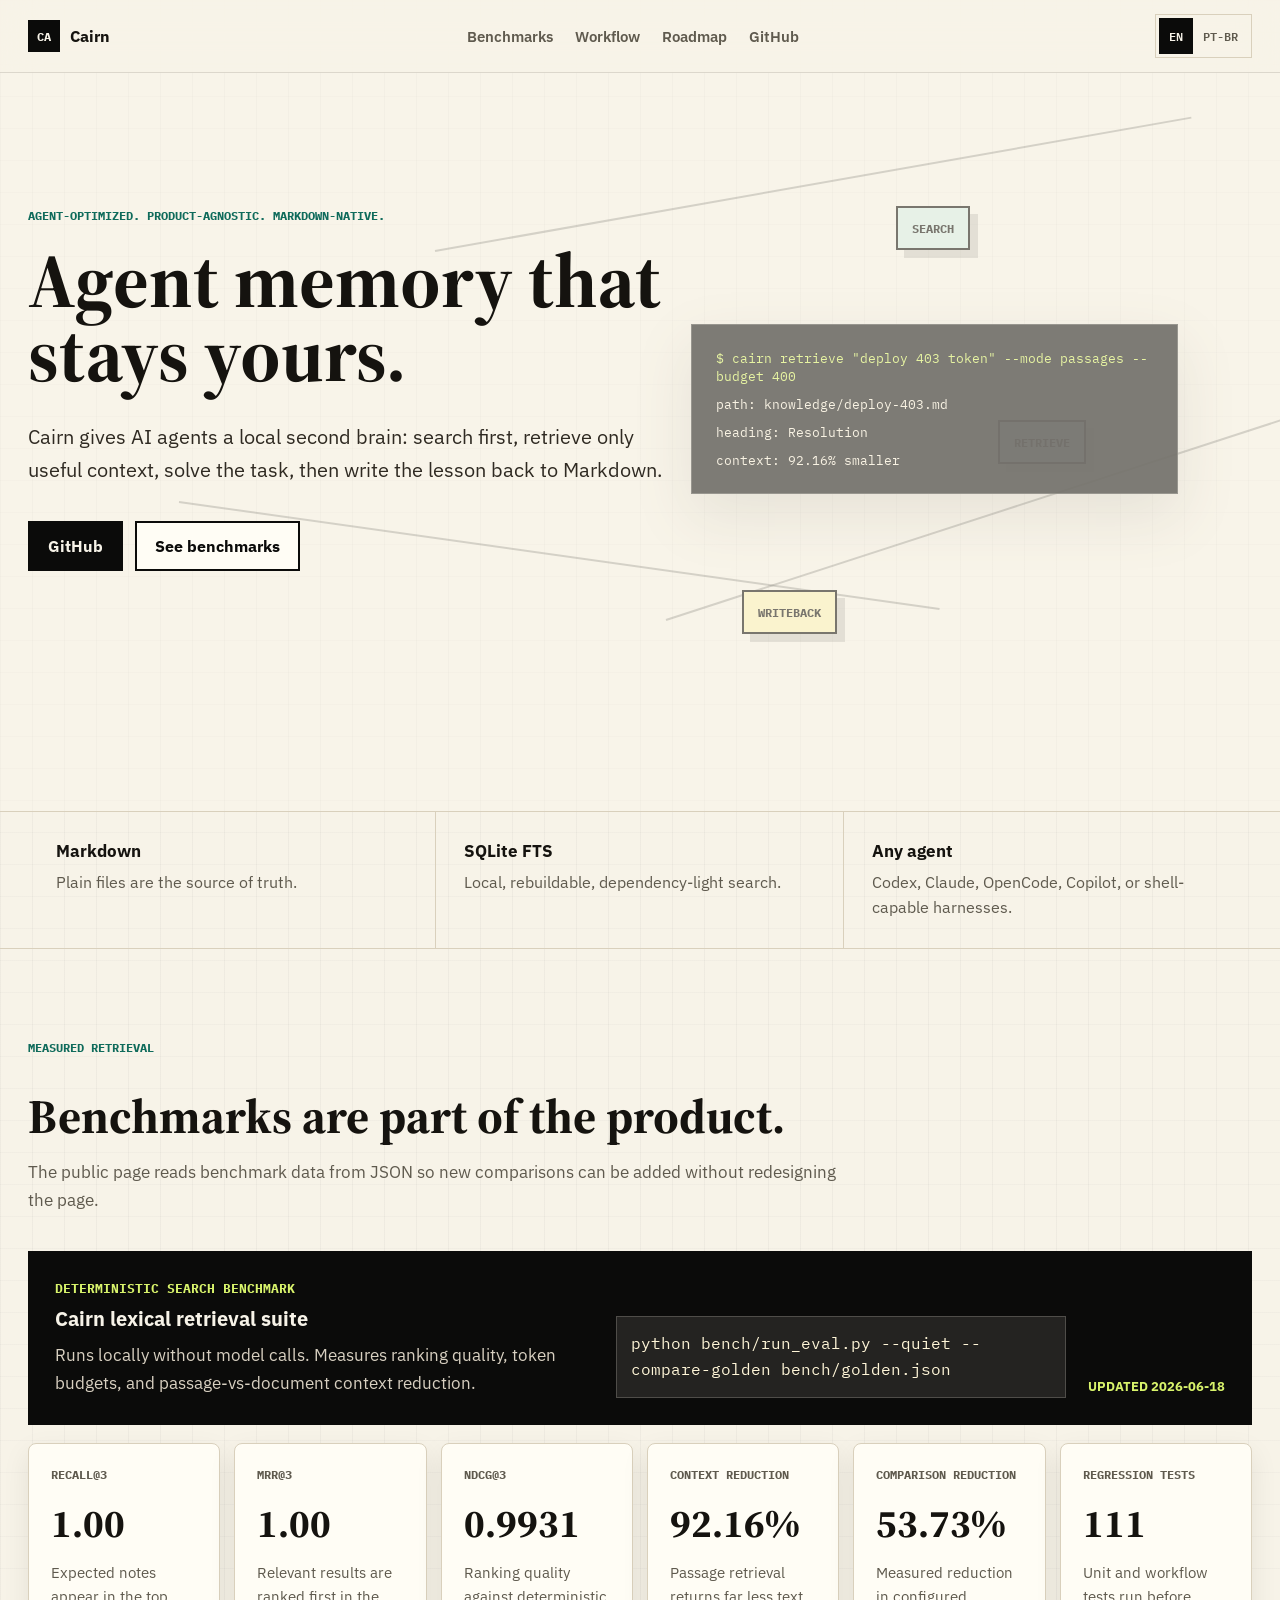
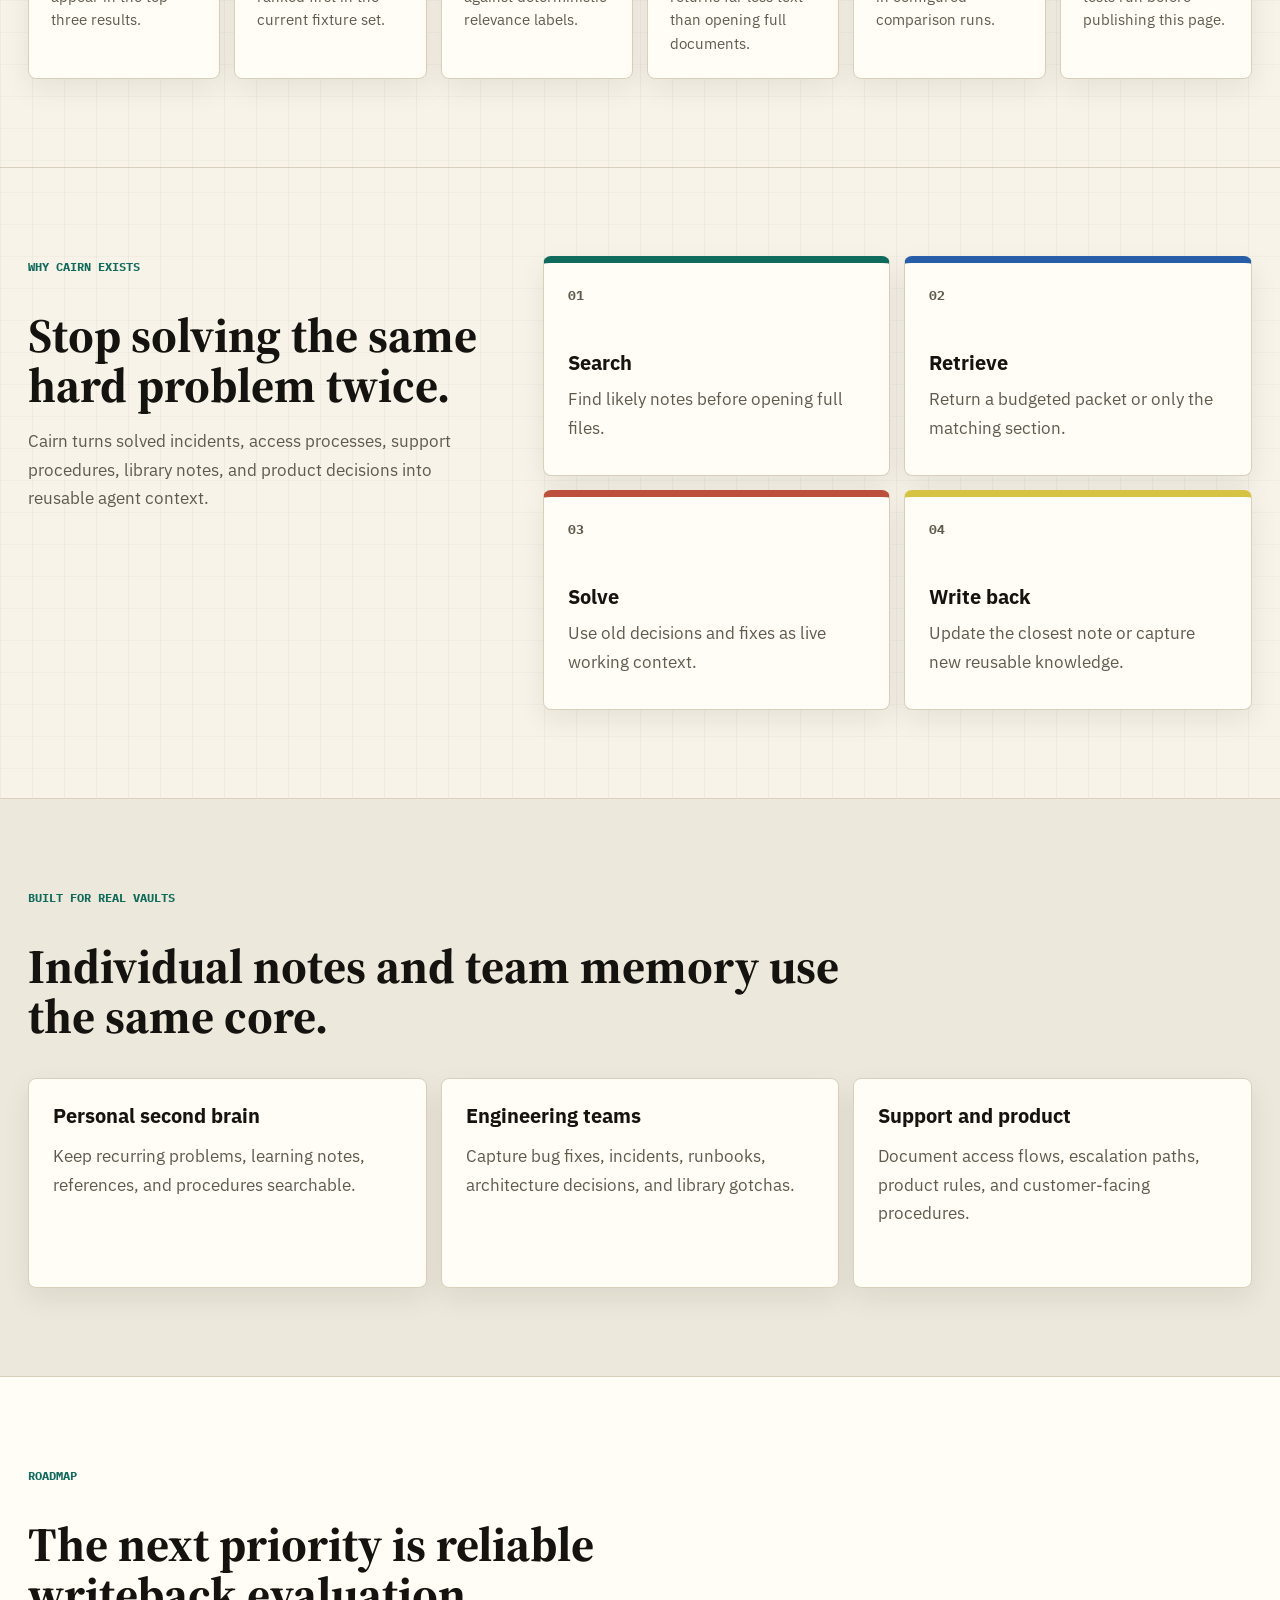
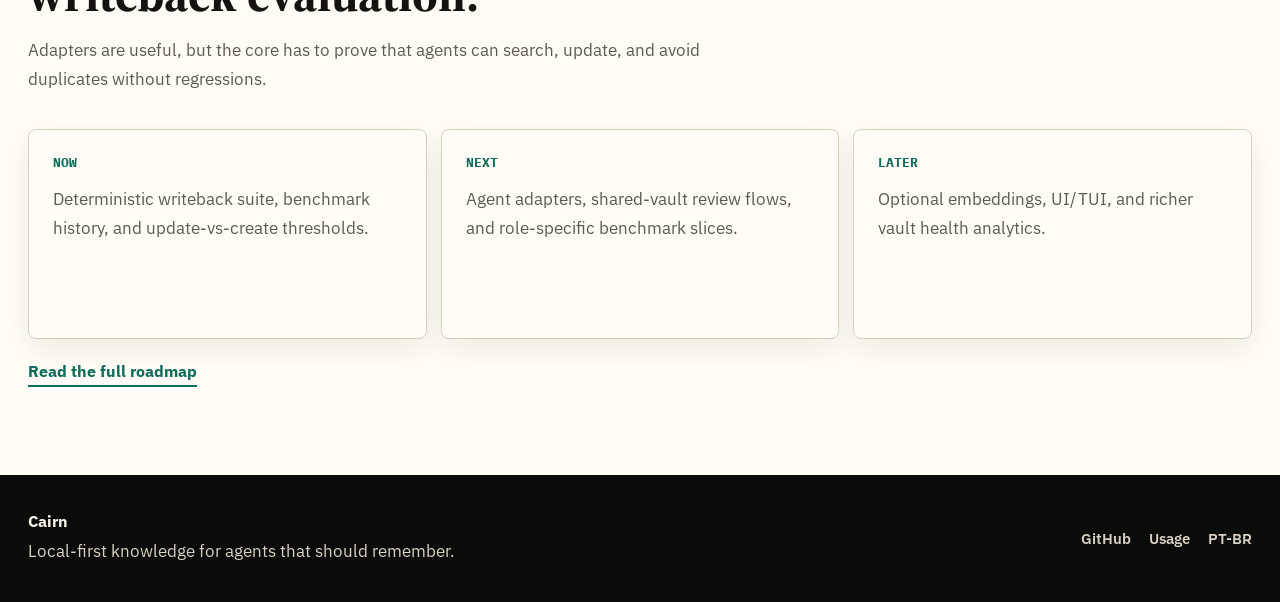
==== docs/index.html @ cefb6258 "Add GitHub Pages overview and roadmap" ====
<!doctype html>
<html lang="en">
  <head>
    <meta charset="utf-8" />
    <meta name="viewport" content="width=device-width, initial-scale=1" />
    <title>Cairn - Agent-optimized Markdown memory</title>
    <meta
      name="description"
      content="Cairn is a local, agent-agnostic Markdown knowledge vault for low-token search, retrieval, and writeback workflows."
    />
    <meta name="theme-color" content="#f7f3e8" />
    <meta property="og:title" content="Cairn - Agent-optimized Markdown memory" />
    <meta
      property="og:description"
      content="Search, retrieve, solve, and write back reusable knowledge without locking it into an agent product."
    />
    <link
      rel="icon"
      href='data:image/svg+xml,<svg xmlns="http://www.w3.org/2000/svg" viewBox="0 0 64 64"><rect width="64" height="64" fill="%2315130f"/><path d="M18 18h28v7H26v7h15v7H26v7h21v7H18z" fill="%23f7f3e8"/></svg>'
    />
    <link rel="stylesheet" href="assets/styles.css" />
  </head>
  <body data-lang="en">
    <a class="skip-link" href="#main">Skip to content</a>

    <header class="site-header" aria-label="Primary navigation">
      <a class="brand" href="#top" aria-label="Cairn home">
        <span class="brand-mark">CA</span>
        <span>Cairn</span>
      </a>
      <nav class="nav-links" aria-label="Page sections">
        <a href="#benchmarks">Benchmarks</a>
        <a href="#workflow">Workflow</a>
        <a href="#roadmap">Roadmap</a>
        <a href="https://github.com/sinkz/cairn">GitHub</a>
      </nav>
      <div class="language-switch" aria-label="Language">
        <button class="language-button" type="button" data-set-lang="en" aria-pressed="true">EN</button>
        <button class="language-button" type="button" data-set-lang="pt" aria-pressed="false">PT-BR</button>
      </div>
    </header>

    <main id="main">
      <section class="hero" id="top">
        <div class="hero-scene" aria-hidden="true">
          <div class="scene-line line-one"></div>
          <div class="scene-line line-two"></div>
          <div class="scene-line line-three"></div>
          <div class="scene-block block-a">search</div>
          <div class="scene-block block-b">retrieve</div>
          <div class="scene-block block-c">writeback</div>
          <div class="scene-terminal">
            <span>$ cairn retrieve "deploy 403 token" --mode passages --budget 400</span>
            <span>path: knowledge/deploy-403.md</span>
            <span>heading: Resolution</span>
            <span>context: 92.16% smaller</span>
          </div>
        </div>
        <div class="hero-content">
          <p class="eyebrow" data-lang-content="en">Agent-optimized. Product-agnostic. Markdown-native.</p>
          <p class="eyebrow" data-lang-content="pt">Otimizado para agentes. Agnóstico de produto. Nativo em Markdown.</p>

          <h1 data-lang-content="en">Agent memory that stays yours.</h1>
          <h1 data-lang-content="pt">Memória de agentes que continua sua.</h1>

          <p class="hero-copy" data-lang-content="en">
            Cairn gives AI agents a local second brain: search first, retrieve only
            useful context, solve the task, then write the lesson back to Markdown.
          </p>
          <p class="hero-copy" data-lang-content="pt">
            Cairn dá aos agentes de IA um segundo cérebro local: buscar primeiro,
            recuperar só o contexto útil, resolver a tarefa e registrar o aprendizado
            em Markdown.
          </p>

          <div class="hero-actions" aria-label="Primary actions">
            <a class="button primary" href="https://github.com/sinkz/cairn">GitHub</a>
            <a class="button secondary" href="#benchmarks" data-lang-content="en">See benchmarks</a>
            <a class="button secondary" href="#benchmarks" data-lang-content="pt">Ver benchmarks</a>
          </div>
        </div>
      </section>

      <section class="proof-band" aria-label="Project facts">
        <div class="proof-item">
          <strong>Markdown</strong>
          <span data-lang-content="en">Plain files are the source of truth.</span>
          <span data-lang-content="pt">Arquivos simples são a fonte da verdade.</span>
        </div>
        <div class="proof-item">
          <strong>SQLite FTS</strong>
          <span data-lang-content="en">Local, rebuildable, dependency-light search.</span>
          <span data-lang-content="pt">Busca local, reconstruível e leve.</span>
        </div>
        <div class="proof-item">
          <strong>Any agent</strong>
          <span data-lang-content="en">Codex, Claude, OpenCode, Copilot, or shell-capable harnesses.</span>
          <span data-lang-content="pt">Codex, Claude, OpenCode, Copilot ou harnesses com shell.</span>
        </div>
      </section>

      <section class="section" id="benchmarks">
        <div class="section-heading">
          <p class="eyebrow" data-lang-content="en">Measured retrieval</p>
          <p class="eyebrow" data-lang-content="pt">Recuperação medida</p>
          <h2 data-lang-content="en">Benchmarks are part of the product.</h2>
          <h2 data-lang-content="pt">Benchmarks fazem parte do produto.</h2>
          <p data-lang-content="en">
            The public page reads benchmark data from JSON so new comparisons can
            be added without redesigning the page.
          </p>
          <p data-lang-content="pt">
            A página pública lê os dados de benchmark via JSON para permitir novos
            comparativos sem redesenhar a interface.
          </p>
        </div>

        <div class="benchmark-panel">
          <div>
            <p class="panel-label" id="benchmark-suite">Deterministic search benchmark</p>
            <h3 id="benchmark-current-label">Cairn lexical retrieval suite</h3>
            <p class="panel-note" id="benchmark-note">
              Runs locally without model calls. Measures ranking quality, token budgets,
              and passage-vs-document context reduction.
            </p>
          </div>
          <code id="benchmark-command">python bench/run_eval.py --quiet --compare-golden bench/golden.json</code>
          <p class="updated" id="benchmark-updated">Updated 2026-06-18</p>
        </div>

        <div class="metric-grid" id="benchmark-cards" aria-live="polite">
          <article class="metric-card">
            <span>Recall@3</span>
            <strong>1.00</strong>
            <p>Expected notes appear in the top three results.</p>
          </article>
          <article class="metric-card">
            <span>Context reduction</span>
            <strong>92.16%</strong>
            <p>Passage retrieval returns far less text than opening full documents.</p>
          </article>
        </div>

        <noscript>
          <p class="noscript-note">Benchmark cards use JavaScript to load docs/data/benchmarks.json.</p>
        </noscript>
      </section>

      <section class="section split-section" id="workflow">
        <div class="section-heading compact">
          <p class="eyebrow" data-lang-content="en">Why Cairn exists</p>
          <p class="eyebrow" data-lang-content="pt">Por que o Cairn existe</p>
          <h2 data-lang-content="en">Stop solving the same hard problem twice.</h2>
          <h2 data-lang-content="pt">Pare de resolver o mesmo problema difícil duas vezes.</h2>
          <p data-lang-content="en">
            Cairn turns solved incidents, access processes, support procedures,
            library notes, and product decisions into reusable agent context.
          </p>
          <p data-lang-content="pt">
            Cairn transforma incidentes resolvidos, processos de acesso,
            procedimentos de suporte, notas de bibliotecas e decisões de produto
            em contexto reutilizável para agentes.
          </p>
        </div>

        <div class="workflow-grid">
          <article class="workflow-card accent-green">
            <span>01</span>
            <h3 data-lang-content="en">Search</h3>
            <h3 data-lang-content="pt">Buscar</h3>
            <p data-lang-content="en">Find likely notes before opening full files.</p>
            <p data-lang-content="pt">Encontre notas prováveis antes de abrir arquivos completos.</p>
          </article>
          <article class="workflow-card accent-blue">
            <span>02</span>
            <h3 data-lang-content="en">Retrieve</h3>
            <h3 data-lang-content="pt">Recuperar</h3>
            <p data-lang-content="en">Return a budgeted packet or only the matching section.</p>
            <p data-lang-content="pt">Retorne um pacote com orçamento ou só a seção relevante.</p>
          </article>
          <article class="workflow-card accent-coral">
            <span>03</span>
            <h3 data-lang-content="en">Solve</h3>
            <h3 data-lang-content="pt">Resolver</h3>
            <p data-lang-content="en">Use old decisions and fixes as live working context.</p>
            <p data-lang-content="pt">Use decisões e correções antigas como contexto de trabalho.</p>
          </article>
          <article class="workflow-card accent-yellow">
            <span>04</span>
            <h3 data-lang-content="en">Write back</h3>
            <h3 data-lang-content="pt">Registrar</h3>
            <p data-lang-content="en">Update the closest note or capture new reusable knowledge.</p>
            <p data-lang-content="pt">Atualize a nota mais próxima ou registre novo conhecimento.</p>
          </article>
        </div>
      </section>

      <section class="section use-cases">
        <div class="section-heading">
          <p class="eyebrow" data-lang-content="en">Built for real vaults</p>
          <p class="eyebrow" data-lang-content="pt">Feito para vaults reais</p>
          <h2 data-lang-content="en">Individual notes and team memory use the same core.</h2>
          <h2 data-lang-content="pt">Notas individuais e memória de time usam o mesmo core.</h2>
        </div>
        <div class="use-case-grid">
          <article>
            <h3 data-lang-content="en">Personal second brain</h3>
            <h3 data-lang-content="pt">Segundo cérebro pessoal</h3>
            <p data-lang-content="en">Keep recurring problems, learning notes, references, and procedures searchable.</p>
            <p data-lang-content="pt">Mantenha problemas recorrentes, aprendizados, referências e processos pesquisáveis.</p>
          </article>
          <article>
            <h3 data-lang-content="en">Engineering teams</h3>
            <h3 data-lang-content="pt">Times de engenharia</h3>
            <p data-lang-content="en">Capture bug fixes, incidents, runbooks, architecture decisions, and library gotchas.</p>
            <p data-lang-content="pt">Registre bugs, incidentes, runbooks, decisões de arquitetura e detalhes de bibliotecas.</p>
          </article>
          <article>
            <h3 data-lang-content="en">Support and product</h3>
            <h3 data-lang-content="pt">Suporte e produto</h3>
            <p data-lang-content="en">Document access flows, escalation paths, product rules, and customer-facing procedures.</p>
            <p data-lang-content="pt">Documente acessos, escalonamentos, regras de produto e procedimentos de atendimento.</p>
          </article>
        </div>
      </section>

      <section class="section roadmap-preview" id="roadmap">
        <div class="section-heading compact">
          <p class="eyebrow" data-lang-content="en">Roadmap</p>
          <p class="eyebrow" data-lang-content="pt">Roadmap</p>
          <h2 data-lang-content="en">The next priority is reliable writeback evaluation.</h2>
          <h2 data-lang-content="pt">A próxima prioridade é avaliar escrita de forma confiável.</h2>
          <p data-lang-content="en">
            Adapters are useful, but the core has to prove that agents can search,
            update, and avoid duplicates without regressions.
          </p>
          <p data-lang-content="pt">
            Adapters são úteis, mas o core precisa provar que agentes conseguem
            buscar, atualizar e evitar duplicatas sem regressões.
          </p>
        </div>
        <div class="roadmap-columns">
          <article>
            <span>Now</span>
            <p data-lang-content="en">Deterministic writeback suite, benchmark history, and update-vs-create thresholds.</p>
            <p data-lang-content="pt">Suite determinística de escrita, histórico de benchmarks e limiares de atualizar vs criar.</p>
          </article>
          <article>
            <span>Next</span>
            <p data-lang-content="en">Agent adapters, shared-vault review flows, and role-specific benchmark slices.</p>
            <p data-lang-content="pt">Adapters para agentes, revisão de vaults compartilhados e benchmarks por perfil.</p>
          </article>
          <article>
            <span>Later</span>
            <p data-lang-content="en">Optional embeddings, UI/TUI, and richer vault health analytics.</p>
            <p data-lang-content="pt">Embeddings opcionais, UI/TUI e análises mais ricas de saúde do vault.</p>
          </article>
        </div>
        <a class="text-link" href="https://github.com/sinkz/cairn/blob/main/ROADMAP.md" data-lang-content="en">Read the full roadmap</a>
        <a class="text-link" href="https://github.com/sinkz/cairn/blob/main/ROADMAP.md" data-lang-content="pt">Ler o roadmap completo</a>
      </section>
    </main>

    <footer class="site-footer">
      <div>
        <strong>Cairn</strong>
        <p data-lang-content="en">Local-first knowledge for agents that should remember.</p>
        <p data-lang-content="pt">Conhecimento local-first para agentes que devem lembrar.</p>
      </div>
      <div class="footer-links">
        <a href="https://github.com/sinkz/cairn">GitHub</a>
        <a href="https://github.com/sinkz/cairn/blob/main/docs/guides/usage.md">Usage</a>
        <a href="https://github.com/sinkz/cairn/blob/main/docs/guides/usage.pt-BR.md">PT-BR</a>
      </div>
    </footer>

    <script src="assets/site.js"></script>
  </body>
</html>
---- docs/assets/styles.css ----
@import url("https://fonts.googleapis.com/css2?family=IBM+Plex+Mono:wght@400;500;600&family=IBM+Plex+Sans:wght@400;500;600;700;800&family=Source+Serif+4:opsz,wght@8..60,600;8..60,700&display=swap");

:root {
  --paper: #f7f3e8;
  --paper-strong: #fffdf5;
  --ink: #15130f;
  --muted: #5f5a4e;
  --line: #d9d0bc;
  --green: #0f6b5b;
  --green-soft: #d8efe5;
  --blue: #285da8;
  --blue-soft: #dbe7fb;
  --coral: #bd4f3d;
  --coral-soft: #f8ddd4;
  --yellow: #d7c343;
  --yellow-soft: #fbf1b8;
  --black: #0b0b0a;
  --shadow: 0 22px 55px rgba(30, 26, 18, 0.14);
  --radius: 8px;
}

* {
  box-sizing: border-box;
}

html {
  scroll-behavior: smooth;
}

body {
  margin: 0;
  background:
    linear-gradient(90deg, rgba(21, 19, 15, 0.035) 1px, transparent 1px),
    linear-gradient(180deg, rgba(21, 19, 15, 0.025) 1px, transparent 1px),
    var(--paper);
  background-size: 32px 32px;
  color: var(--ink);
  font-family: "IBM Plex Sans", sans-serif;
  letter-spacing: 0;
}

body[data-lang="en"] [data-lang-content="pt"],
body[data-lang="pt"] [data-lang-content="en"] {
  display: none !important;
}

a {
  color: inherit;
  text-decoration: none;
}

p {
  color: var(--muted);
  font-size: 1.05rem;
  line-height: 1.7;
  margin: 0;
}

code,
pre,
.brand-mark,
.eyebrow,
.panel-label,
.metric-card span,
.workflow-card span,
.roadmap-columns span {
  font-family: "IBM Plex Mono", monospace;
}

.skip-link {
  background: var(--black);
  color: #fff;
  left: 16px;
  padding: 10px 14px;
  position: fixed;
  top: -80px;
  z-index: 20;
}

.skip-link:focus {
  top: 16px;
}

.site-header {
  align-items: center;
  background: rgba(247, 243, 232, 0.88);
  border-bottom: 1px solid rgba(21, 19, 15, 0.12);
  backdrop-filter: blur(18px);
  display: grid;
  gap: 18px;
  grid-template-columns: auto 1fr auto;
  left: 0;
  padding: 14px 28px;
  position: sticky;
  right: 0;
  top: 0;
  z-index: 10;
}

.brand {
  align-items: center;
  display: inline-flex;
  font-weight: 800;
  gap: 10px;
}

.brand-mark {
  align-items: center;
  background: var(--black);
  color: var(--paper);
  display: inline-flex;
  font-size: 0.75rem;
  height: 32px;
  justify-content: center;
  width: 32px;
}

.nav-links {
  align-items: center;
  display: flex;
  gap: 22px;
  justify-content: center;
}

.nav-links a,
.footer-links a {
  color: var(--muted);
  font-size: 0.92rem;
  font-weight: 600;
}

.nav-links a:hover,
.footer-links a:hover,
.text-link:hover {
  color: var(--ink);
}

.language-switch {
  align-items: center;
  border: 1px solid var(--line);
  display: inline-flex;
  padding: 3px;
}

.language-button {
  background: transparent;
  border: 0;
  color: var(--muted);
  cursor: pointer;
  font-family: "IBM Plex Mono", monospace;
  font-size: 0.78rem;
  font-weight: 600;
  padding: 8px 10px;
}

.language-button[aria-pressed="true"] {
  background: var(--black);
  color: var(--paper);
}

.hero {
  min-height: 82vh;
  overflow: hidden;
  position: relative;
}

.hero::after {
  background: rgba(247, 243, 232, 0.44);
  bottom: 0;
  content: "";
  left: 0;
  position: absolute;
  right: 0;
  top: 0;
}

.hero-scene {
  bottom: 0;
  left: 0;
  position: absolute;
  right: 0;
  top: 0;
}

.scene-line {
  background: var(--ink);
  height: 2px;
  opacity: 0.28;
  position: absolute;
  transform-origin: left center;
  width: 60%;
}

.line-one {
  left: 34%;
  top: 24%;
  transform: rotate(-10deg);
}

.line-two {
  left: 14%;
  top: 58%;
  transform: rotate(8deg);
}

.line-three {
  left: 52%;
  top: 74%;
  transform: rotate(-18deg);
}

.scene-block {
  border: 2px solid var(--ink);
  box-shadow: 8px 8px 0 rgba(21, 19, 15, 0.16);
  font-family: "IBM Plex Mono", monospace;
  font-size: 0.78rem;
  font-weight: 700;
  padding: 12px 14px;
  position: absolute;
  text-transform: uppercase;
}

.block-a {
  background: var(--green-soft);
  left: 70%;
  top: 18%;
}

.block-b {
  background: var(--blue-soft);
  left: 78%;
  top: 47%;
}

.block-c {
  background: var(--yellow-soft);
  left: 58%;
  top: 70%;
}

.scene-terminal {
  background: rgba(11, 11, 10, 0.92);
  border: 1px solid rgba(247, 243, 232, 0.22);
  box-shadow: var(--shadow);
  color: #f8f1df;
  display: grid;
  font-family: "IBM Plex Mono", monospace;
  font-size: 0.84rem;
  gap: 10px;
  max-width: 560px;
  padding: 24px;
  position: absolute;
  right: 8%;
  top: 34%;
  width: 38%;
}

.scene-terminal span:first-child {
  color: #d8f36b;
}

.hero-content {
  max-width: 760px;
  padding: 132px 28px 72px;
  position: relative;
  width: min(64%, 900px);
  z-index: 1;
}

.eyebrow {
  color: var(--green);
  font-size: 0.78rem;
  font-weight: 700;
  letter-spacing: 0;
  margin-bottom: 18px;
  text-transform: uppercase;
}

h1,
h2,
h3 {
  color: var(--ink);
  letter-spacing: 0;
  margin: 0;
}

h1 {
  font-family: "Source Serif 4", serif;
  font-size: 4.8rem;
  line-height: 0.96;
  max-width: 720px;
}

h2 {
  font-family: "Source Serif 4", serif;
  font-size: 3rem;
  line-height: 1.04;
}

h3 {
  font-size: 1.25rem;
  line-height: 1.25;
}

.hero-copy {
  color: #2f2a22;
  font-size: 1.24rem;
  margin-top: 28px;
  max-width: 650px;
}

.hero-actions {
  display: flex;
  flex-wrap: wrap;
  gap: 12px;
  margin-top: 34px;
}

.button {
  border: 2px solid var(--black);
  display: inline-flex;
  font-weight: 800;
  min-height: 46px;
  padding: 13px 18px;
}

.button.primary {
  background: var(--black);
  color: var(--paper);
}

.button.secondary {
  background: var(--paper-strong);
  color: var(--black);
}

.button:hover {
  transform: translateY(-2px);
}

.proof-band,
.section,
.site-footer {
  padding-left: 28px;
  padding-right: 28px;
}

.proof-band {
  border-bottom: 1px solid var(--line);
  border-top: 1px solid var(--line);
  display: grid;
  grid-template-columns: repeat(3, 1fr);
}

.proof-item {
  border-right: 1px solid var(--line);
  min-height: 132px;
  padding: 28px;
}

.proof-item:last-child {
  border-right: 0;
}

.proof-item strong {
  display: block;
  font-size: 1.05rem;
  margin-bottom: 8px;
}

.proof-item span {
  color: var(--muted);
  line-height: 1.55;
}

.section {
  padding-bottom: 88px;
  padding-top: 88px;
}

.section-heading {
  display: grid;
  gap: 16px;
  margin-bottom: 36px;
  max-width: 830px;
}

.section-heading.compact {
  max-width: 680px;
}

.benchmark-panel {
  align-items: end;
  background: var(--black);
  border: 1px solid var(--black);
  color: var(--paper);
  display: grid;
  gap: 22px;
  grid-template-columns: 1.2fr 1fr auto;
  margin-bottom: 18px;
  padding: 26px;
}

.benchmark-panel h3 {
  color: var(--paper);
  margin-top: 6px;
}

.panel-label,
.updated {
  color: #d8f36b;
  font-size: 0.8rem;
  font-weight: 700;
  text-transform: uppercase;
}

.panel-note {
  color: #d8d0c1;
  margin-top: 10px;
}

.benchmark-panel code {
  background: rgba(247, 243, 232, 0.1);
  border: 1px solid rgba(247, 243, 232, 0.2);
  color: #fff6d8;
  display: block;
  line-height: 1.6;
  padding: 14px;
}

.updated {
  justify-self: end;
}

.metric-grid {
  display: grid;
  gap: 14px;
  grid-template-columns: repeat(6, 1fr);
}

.metric-card,
.workflow-card,
.use-case-grid article,
.roadmap-columns article {
  background: var(--paper-strong);
  border: 1px solid var(--line);
  border-radius: var(--radius);
  box-shadow: 0 10px 28px rgba(30, 26, 18, 0.08);
}

.metric-card {
  min-height: 190px;
  padding: 22px;
}

.metric-card span {
  color: var(--muted);
  display: block;
  font-size: 0.78rem;
  font-weight: 700;
  text-transform: uppercase;
}

.metric-card strong {
  display: block;
  font-family: "Source Serif 4", serif;
  font-size: 2.45rem;
  line-height: 1;
  margin: 22px 0 18px;
}

.metric-card p {
  font-size: 0.96rem;
  line-height: 1.55;
}

.split-section {
  align-items: start;
  border-top: 1px solid var(--line);
  display: grid;
  gap: 42px;
  grid-template-columns: 0.8fr 1.2fr;
}

.workflow-grid {
  display: grid;
  gap: 14px;
  grid-template-columns: repeat(2, 1fr);
}

.workflow-card {
  min-height: 220px;
  padding: 24px;
}

.workflow-card span {
  color: var(--muted);
  display: block;
  font-size: 0.8rem;
  font-weight: 700;
  margin-bottom: 46px;
}

.workflow-card h3 {
  margin-bottom: 10px;
}

.accent-green {
  border-top: 7px solid var(--green);
}

.accent-blue {
  border-top: 7px solid var(--blue);
}

.accent-coral {
  border-top: 7px solid var(--coral);
}

.accent-yellow {
  border-top: 7px solid var(--yellow);
}

.use-cases {
  background: #ece8db;
  border-bottom: 1px solid var(--line);
  border-top: 1px solid var(--line);
}

.use-case-grid,
.roadmap-columns {
  display: grid;
  gap: 14px;
  grid-template-columns: repeat(3, 1fr);
}

.use-case-grid article,
.roadmap-columns article {
  min-height: 210px;
  padding: 24px;
}

.use-case-grid h3,
.roadmap-columns span {
  display: block;
  margin-bottom: 14px;
}

.roadmap-preview {
  background: var(--paper-strong);
}

.roadmap-columns {
  margin: 28px 0 22px;
}

.roadmap-columns span {
  color: var(--green);
  font-size: 0.82rem;
  font-weight: 700;
  text-transform: uppercase;
}

.text-link {
  border-bottom: 2px solid var(--green);
  color: var(--green);
  display: inline-flex;
  font-weight: 800;
  padding-bottom: 4px;
}

.site-footer {
  align-items: center;
  background: var(--black);
  color: var(--paper);
  display: flex;
  justify-content: space-between;
  padding-bottom: 36px;
  padding-top: 36px;
}

.site-footer p {
  color: #d8d0c1;
  margin-top: 6px;
}

.footer-links {
  display: flex;
  gap: 18px;
}

.footer-links a {
  color: #d8d0c1;
}

.noscript-note {
  margin-top: 12px;
}

@media (max-width: 1080px) {
  .hero-content {
    width: min(78%, 820px);
  }

  .scene-terminal {
    opacity: 0.34;
    right: 4%;
    width: 48%;
  }

  .metric-grid {
    grid-template-columns: repeat(3, 1fr);
  }

  .benchmark-panel,
  .split-section {
    grid-template-columns: 1fr;
  }

  .updated {
    justify-self: start;
  }
}

@media (max-width: 760px) {
  .site-header {
    grid-template-columns: 1fr auto;
    padding: 12px 16px;
  }

  .nav-links {
    display: none;
  }

  .hero {
    min-height: 82vh;
  }

  .hero-content {
    padding: 92px 18px 56px;
    width: 100%;
  }

  h1 {
    font-size: 3rem;
  }

  h2 {
    font-size: 2.15rem;
  }

  .hero-copy {
    font-size: 1.08rem;
  }

  .scene-terminal {
    left: 18px;
    max-width: none;
    opacity: 0.16;
    right: 18px;
    top: 48%;
    width: auto;
  }

  .block-a,
  .block-b,
  .block-c {
    display: none;
  }

  .proof-band,
  .metric-grid,
  .workflow-grid,
  .use-case-grid,
  .roadmap-columns {
    grid-template-columns: 1fr;
  }

  .proof-item {
    border-bottom: 1px solid var(--line);
    border-right: 0;
    min-height: auto;
    padding: 22px 18px;
  }

  .proof-item:last-child {
    border-bottom: 0;
  }

  .section {
    padding: 64px 18px;
  }

  .site-footer {
    align-items: flex-start;
    flex-direction: column;
    gap: 24px;
    padding-left: 18px;
    padding-right: 18px;
  }
}

@media (prefers-reduced-motion: reduce) {
  *,
  *::before,
  *::after {
    scroll-behavior: auto !important;
    transition: none !important;
  }

  .button:hover {
    transform: none;
  }
}
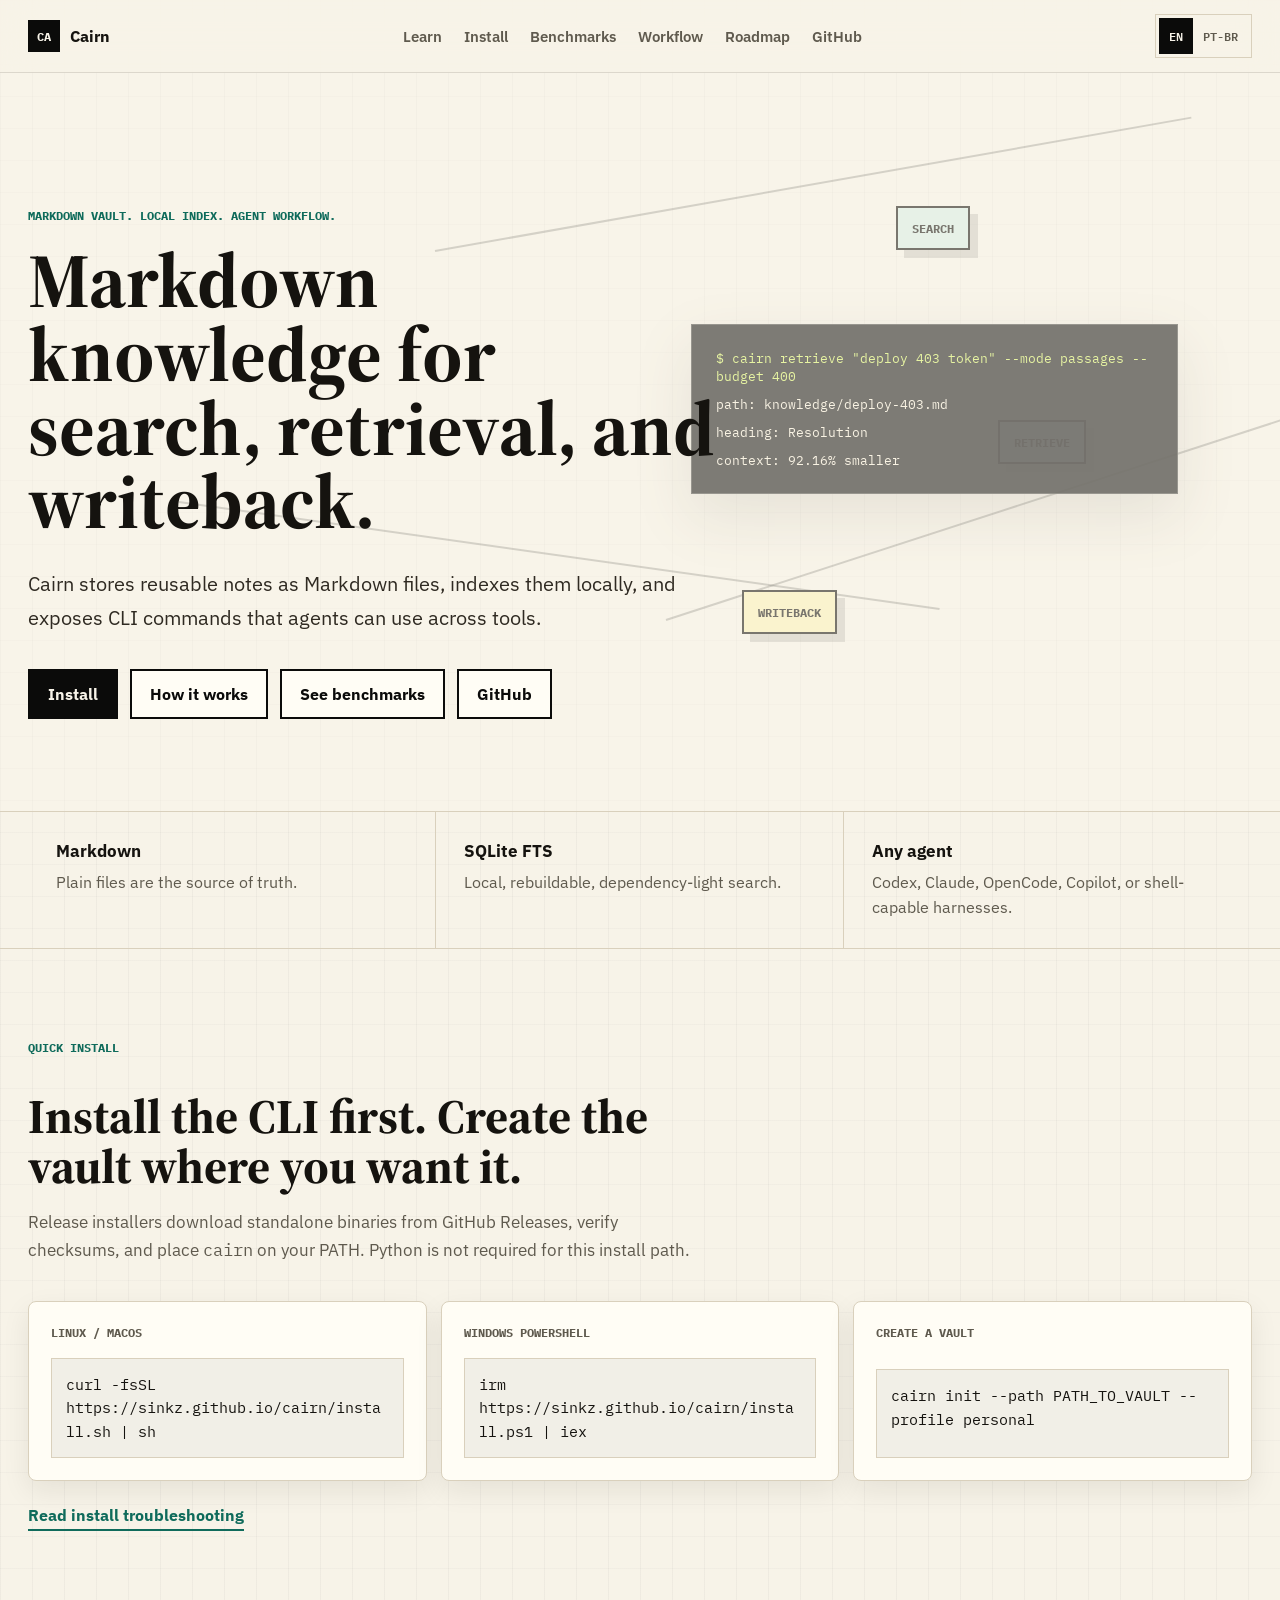
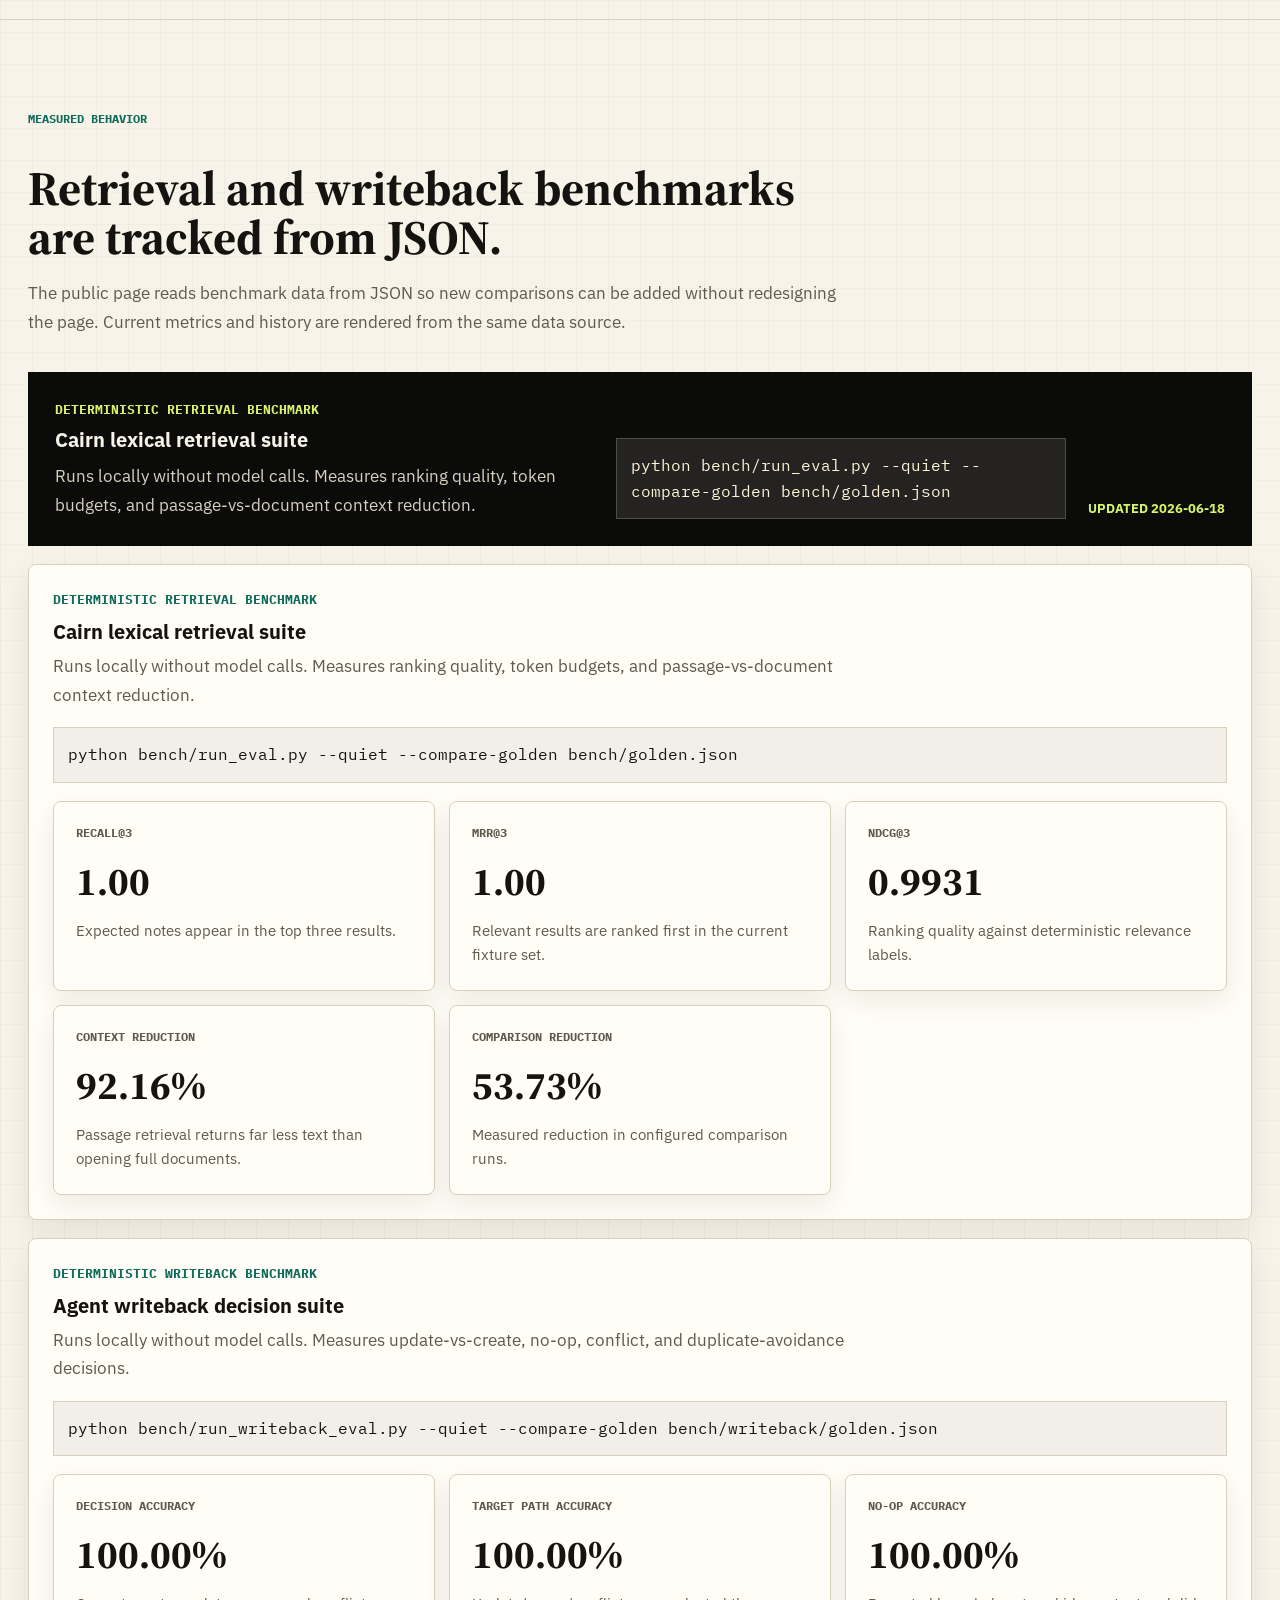
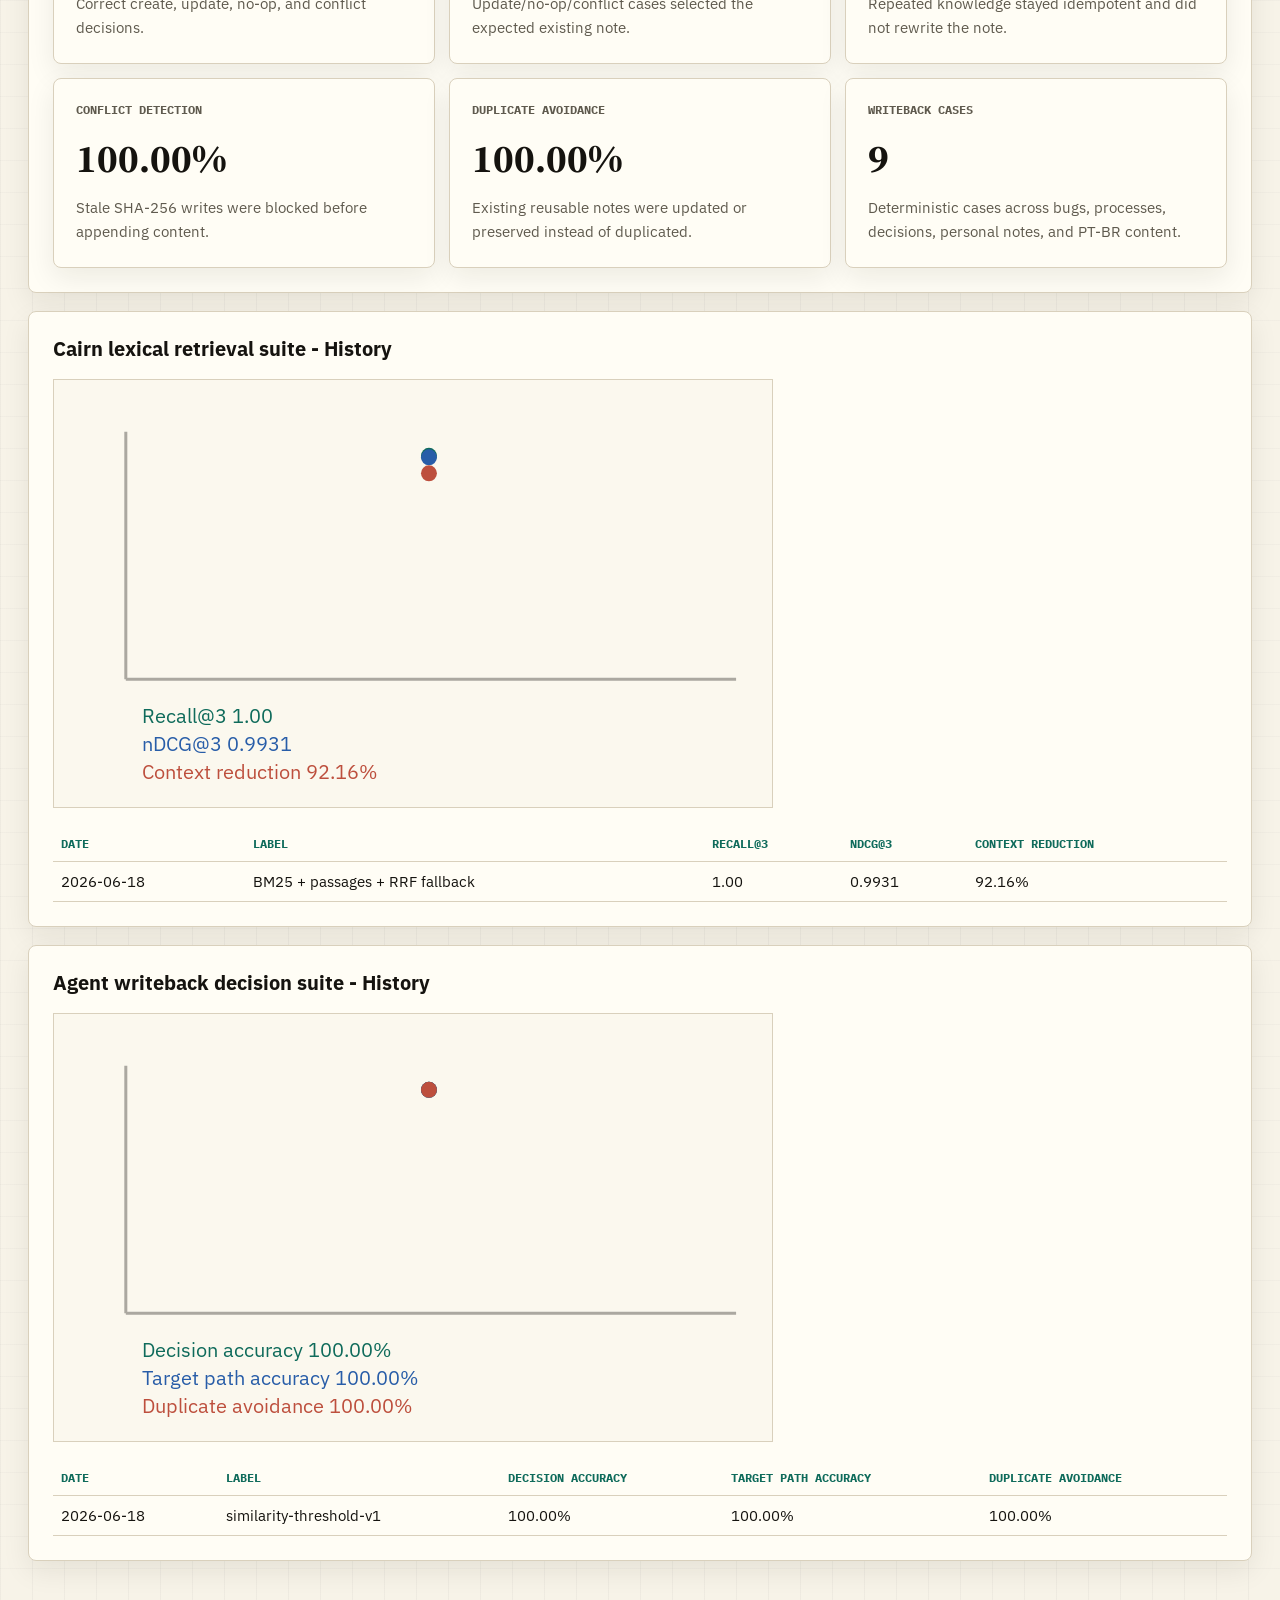
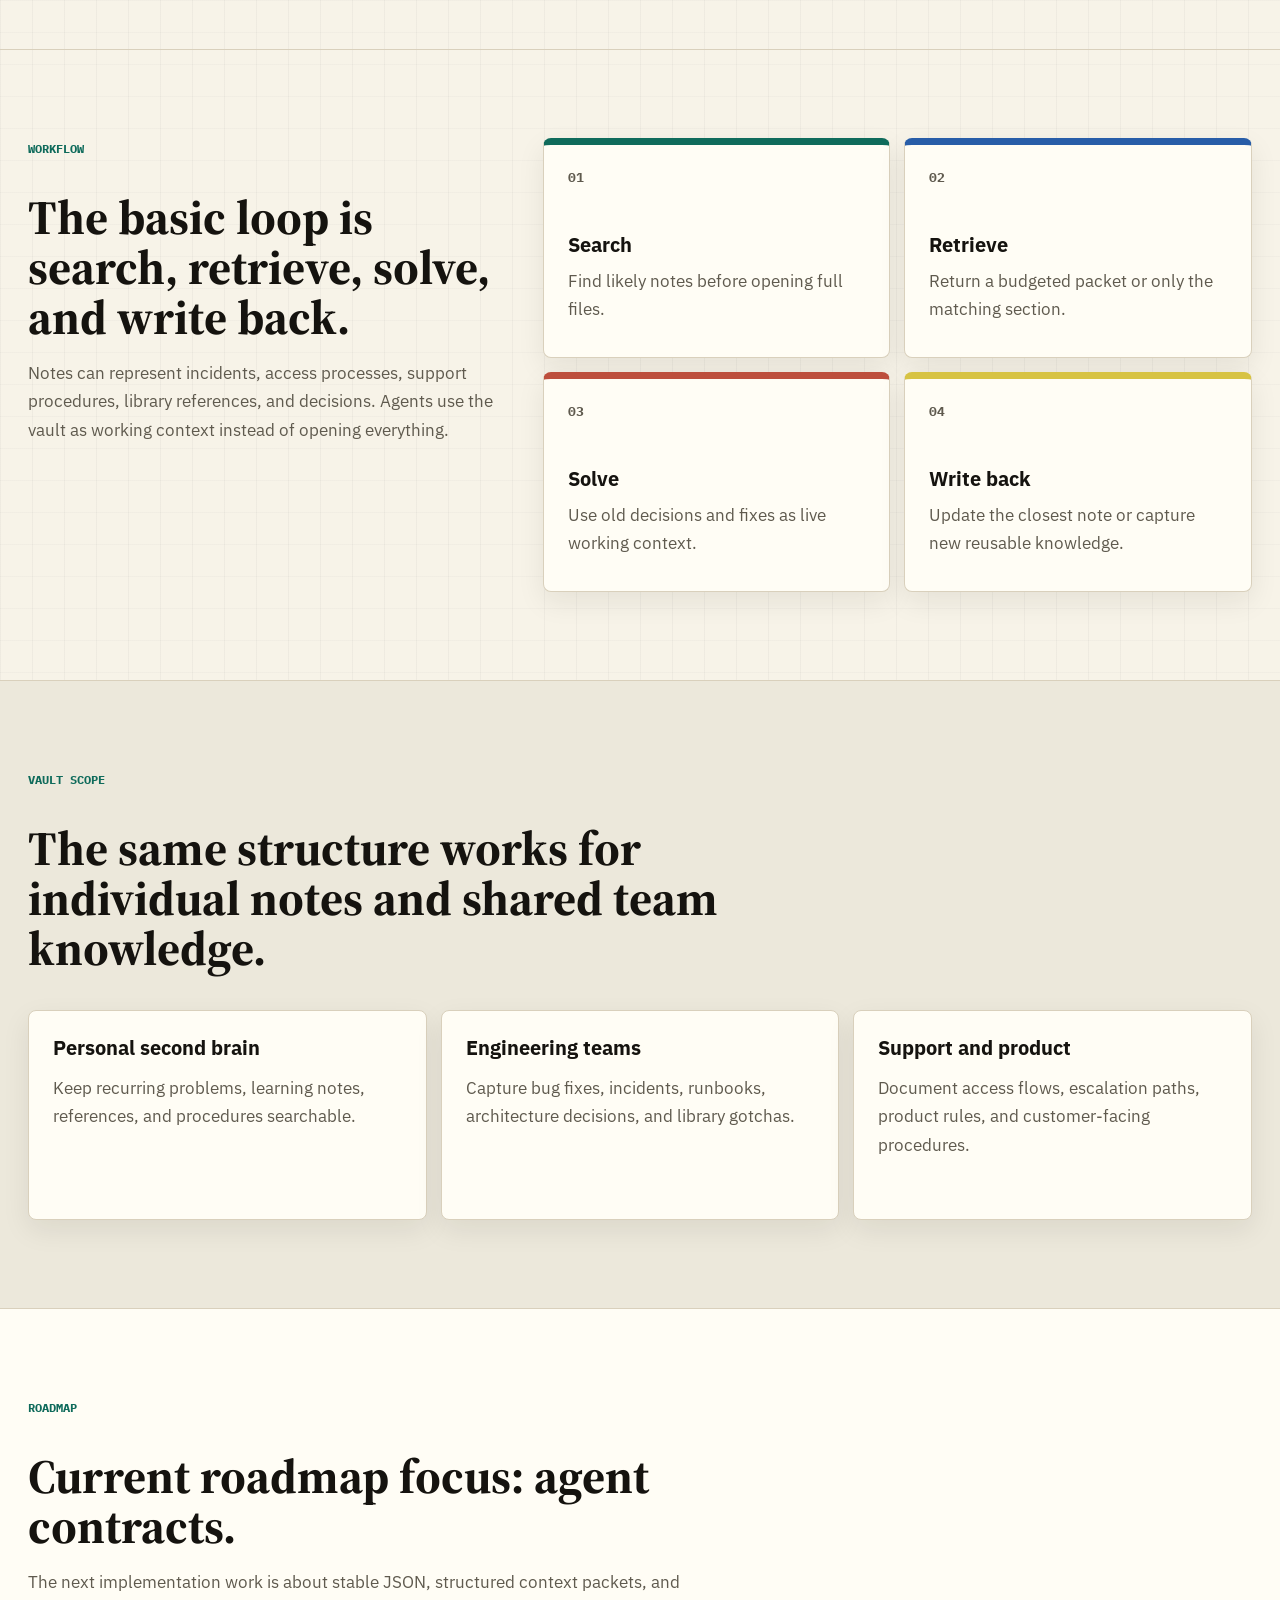
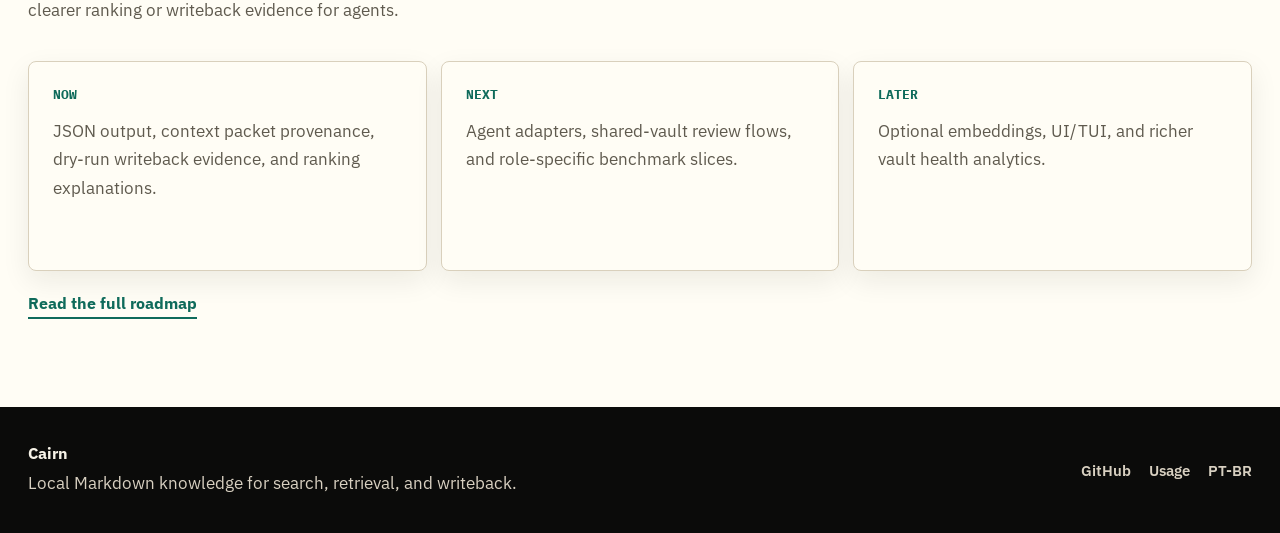
==== commit 0c3f0972: "Add deterministic writeback benchmarks" ====
--- a/docs/index.html
+++ b/docs/index.html
@@ -3,16 +3,16 @@
   <head>
     <meta charset="utf-8" />
     <meta name="viewport" content="width=device-width, initial-scale=1" />
-    <title>Cairn - Agent-optimized Markdown memory</title>
+    <title>Cairn - Markdown knowledge for agent workflows</title>
     <meta
       name="description"
-      content="Cairn is a local, agent-agnostic Markdown knowledge vault for low-token search, retrieval, and writeback workflows."
+      content="Cairn is a local Markdown knowledge vault with CLI search, retrieval, writeback, and deterministic benchmarks."
     />
     <meta name="theme-color" content="#f7f3e8" />
-    <meta property="og:title" content="Cairn - Agent-optimized Markdown memory" />
+    <meta property="og:title" content="Cairn - Markdown knowledge for agent workflows" />
     <meta
       property="og:description"
-      content="Search, retrieve, solve, and write back reusable knowledge without locking it into an agent product."
+      content="A local Markdown vault with SQLite search, budgeted retrieval, writeback, and benchmark data."
     />
     <link
       rel="icon"
@@ -29,6 +29,8 @@
         <span>Cairn</span>
       </a>
       <nav class="nav-links" aria-label="Page sections">
+        <a href="learn.html">Learn</a>
+        <a href="#install">Install</a>
         <a href="#benchmarks">Benchmarks</a>
         <a href="#workflow">Workflow</a>
         <a href="#roadmap">Roadmap</a>
@@ -57,26 +59,30 @@
           </div>
         </div>
         <div class="hero-content">
-          <p class="eyebrow" data-lang-content="en">Agent-optimized. Product-agnostic. Markdown-native.</p>
-          <p class="eyebrow" data-lang-content="pt">Otimizado para agentes. Agnóstico de produto. Nativo em Markdown.</p>
-
-          <h1 data-lang-content="en">Agent memory that stays yours.</h1>
-          <h1 data-lang-content="pt">Memória de agentes que continua sua.</h1>
+          <p class="eyebrow" data-lang-content="en">Markdown vault. Local index. Agent workflow.</p>
+          <p class="eyebrow" data-lang-content="pt">Vault Markdown. Índice local. Fluxo com agentes.</p>
+
+          <h1 data-lang-content="en">Markdown knowledge for search, retrieval, and writeback.</h1>
+          <h1 data-lang-content="pt">Conhecimento em Markdown para busca, recuperação e escrita.</h1>
 
           <p class="hero-copy" data-lang-content="en">
-            Cairn gives AI agents a local second brain: search first, retrieve only
-            useful context, solve the task, then write the lesson back to Markdown.
+            Cairn stores reusable notes as Markdown files, indexes them locally,
+            and exposes CLI commands that agents can use across tools.
           </p>
           <p class="hero-copy" data-lang-content="pt">
-            Cairn dá aos agentes de IA um segundo cérebro local: buscar primeiro,
-            recuperar só o contexto útil, resolver a tarefa e registrar o aprendizado
-            em Markdown.
+            Cairn armazena notas reutilizáveis como arquivos Markdown, indexa tudo
+            localmente e expõe comandos de CLI que agentes podem usar em diferentes
+            ferramentas.
           </p>
 
           <div class="hero-actions" aria-label="Primary actions">
-            <a class="button primary" href="https://github.com/sinkz/cairn">GitHub</a>
+            <a class="button primary" href="#install" data-lang-content="en">Install</a>
+            <a class="button primary" href="#install" data-lang-content="pt">Instalar</a>
+            <a class="button secondary" href="learn.html" data-lang-content="en">How it works</a>
+            <a class="button secondary" href="learn.html" data-lang-content="pt">Como funciona</a>
             <a class="button secondary" href="#benchmarks" data-lang-content="en">See benchmarks</a>
             <a class="button secondary" href="#benchmarks" data-lang-content="pt">Ver benchmarks</a>
+            <a class="button secondary" href="https://github.com/sinkz/cairn">GitHub</a>
           </div>
         </div>
       </section>
@@ -99,23 +105,63 @@
         </div>
       </section>
 
+      <section class="section install-section" id="install">
+        <div class="section-heading compact">
+          <p class="eyebrow" data-lang-content="en">Quick install</p>
+          <p class="eyebrow" data-lang-content="pt">Instalação rápida</p>
+          <h2 data-lang-content="en">Install the CLI first. Create the vault where you want it.</h2>
+          <h2 data-lang-content="pt">Instale a CLI primeiro. Crie o vault onde você quiser.</h2>
+          <p data-lang-content="en">
+            Release installers download standalone binaries from GitHub Releases,
+            verify checksums, and place <code>cairn</code> on your PATH. Python is
+            not required for this install path.
+          </p>
+          <p data-lang-content="pt">
+            Os instaladores baixam binários standalone do GitHub Releases,
+            validam checksums e colocam <code>cairn</code> no PATH. Python não é
+            necessário neste caminho de instalação.
+          </p>
+        </div>
+
+        <div class="install-grid">
+          <article class="install-card">
+            <span>Linux / macOS</span>
+            <code>curl -fsSL https://sinkz.github.io/cairn/install.sh | sh</code>
+          </article>
+          <article class="install-card">
+            <span>Windows PowerShell</span>
+            <code>irm https://sinkz.github.io/cairn/install.ps1 | iex</code>
+          </article>
+          <article class="install-card">
+            <span data-lang-content="en">Create a vault</span>
+            <span data-lang-content="pt">Criar um vault</span>
+            <code>cairn init --path PATH_TO_VAULT --profile personal</code>
+          </article>
+        </div>
+
+        <a class="text-link" href="guides/quick-install.md" data-lang-content="en">Read install troubleshooting</a>
+        <a class="text-link" href="guides/quick-install.pt-BR.md" data-lang-content="pt">Ver solução de problemas de instalação</a>
+      </section>
+
       <section class="section" id="benchmarks">
         <div class="section-heading">
-          <p class="eyebrow" data-lang-content="en">Measured retrieval</p>
-          <p class="eyebrow" data-lang-content="pt">Recuperação medida</p>
-          <h2 data-lang-content="en">Benchmarks are part of the product.</h2>
-          <h2 data-lang-content="pt">Benchmarks fazem parte do produto.</h2>
+          <p class="eyebrow" data-lang-content="en">Measured behavior</p>
+          <p class="eyebrow" data-lang-content="pt">Comportamento medido</p>
+          <h2 data-lang-content="en">Retrieval and writeback benchmarks are tracked from JSON.</h2>
+          <h2 data-lang-content="pt">Benchmarks de recuperação e escrita são acompanhados via JSON.</h2>
           <p data-lang-content="en">
             The public page reads benchmark data from JSON so new comparisons can
-            be added without redesigning the page.
+            be added without redesigning the page. Current metrics and history are
+            rendered from the same data source.
           </p>
           <p data-lang-content="pt">
             A página pública lê os dados de benchmark via JSON para permitir novos
-            comparativos sem redesenhar a interface.
-          </p>
-        </div>
-
-        <div class="benchmark-panel">
+            comparativos sem redesenhar a interface. Métricas atuais e histórico
+            são renderizados a partir da mesma fonte de dados.
+          </p>
+        </div>
+
+        <div class="benchmark-panel" id="benchmark-summary">
           <div>
             <p class="panel-label" id="benchmark-suite">Deterministic search benchmark</p>
             <h3 id="benchmark-current-label">Cairn lexical retrieval suite</h3>
@@ -128,16 +174,26 @@
           <p class="updated" id="benchmark-updated">Updated 2026-06-18</p>
         </div>
 
-        <div class="metric-grid" id="benchmark-cards" aria-live="polite">
+        <div class="suite-stack" id="benchmark-suites" aria-live="polite">
+          <div class="metric-grid" id="benchmark-cards">
+            <article class="metric-card">
+              <span>Recall@3</span>
+              <strong>1.00</strong>
+              <p>Expected notes appear in the top three results.</p>
+            </article>
+            <article class="metric-card">
+              <span>Context reduction</span>
+              <strong>92.16%</strong>
+              <p>Passage retrieval returns far less text than opening full documents.</p>
+            </article>
+          </div>
+        </div>
+
+        <div class="history-panel" id="benchmark-history">
           <article class="metric-card">
-            <span>Recall@3</span>
-            <strong>1.00</strong>
-            <p>Expected notes appear in the top three results.</p>
-          </article>
-          <article class="metric-card">
-            <span>Context reduction</span>
-            <strong>92.16%</strong>
-            <p>Passage retrieval returns far less text than opening full documents.</p>
+            <span>History</span>
+            <strong>JSON</strong>
+            <p>Benchmark history is loaded from docs/data/benchmarks.json.</p>
           </article>
         </div>
 
@@ -148,18 +204,19 @@
 
       <section class="section split-section" id="workflow">
         <div class="section-heading compact">
-          <p class="eyebrow" data-lang-content="en">Why Cairn exists</p>
-          <p class="eyebrow" data-lang-content="pt">Por que o Cairn existe</p>
-          <h2 data-lang-content="en">Stop solving the same hard problem twice.</h2>
-          <h2 data-lang-content="pt">Pare de resolver o mesmo problema difícil duas vezes.</h2>
+          <p class="eyebrow" data-lang-content="en">Workflow</p>
+          <p class="eyebrow" data-lang-content="pt">Fluxo</p>
+          <h2 data-lang-content="en">The basic loop is search, retrieve, solve, and write back.</h2>
+          <h2 data-lang-content="pt">O fluxo básico é buscar, recuperar, resolver e registrar.</h2>
           <p data-lang-content="en">
-            Cairn turns solved incidents, access processes, support procedures,
-            library notes, and product decisions into reusable agent context.
+            Notes can represent incidents, access processes, support procedures,
+            library references, and decisions. Agents use the vault as working
+            context instead of opening everything.
           </p>
           <p data-lang-content="pt">
-            Cairn transforma incidentes resolvidos, processos de acesso,
-            procedimentos de suporte, notas de bibliotecas e decisões de produto
-            em contexto reutilizável para agentes.
+            Notas podem representar incidentes, processos de acesso, procedimentos
+            de suporte, referências de bibliotecas e decisões. Agentes usam o vault
+            como contexto de trabalho sem abrir tudo.
           </p>
         </div>
 
@@ -197,10 +254,10 @@
 
       <section class="section use-cases">
         <div class="section-heading">
-          <p class="eyebrow" data-lang-content="en">Built for real vaults</p>
-          <p class="eyebrow" data-lang-content="pt">Feito para vaults reais</p>
-          <h2 data-lang-content="en">Individual notes and team memory use the same core.</h2>
-          <h2 data-lang-content="pt">Notas individuais e memória de time usam o mesmo core.</h2>
+          <p class="eyebrow" data-lang-content="en">Vault scope</p>
+          <p class="eyebrow" data-lang-content="pt">Escopo do vault</p>
+          <h2 data-lang-content="en">The same structure works for individual notes and shared team knowledge.</h2>
+          <h2 data-lang-content="pt">A mesma estrutura funciona para notas individuais e conhecimento compartilhado de time.</h2>
         </div>
         <div class="use-case-grid">
           <article>
@@ -228,22 +285,22 @@
         <div class="section-heading compact">
           <p class="eyebrow" data-lang-content="en">Roadmap</p>
           <p class="eyebrow" data-lang-content="pt">Roadmap</p>
-          <h2 data-lang-content="en">The next priority is reliable writeback evaluation.</h2>
-          <h2 data-lang-content="pt">A próxima prioridade é avaliar escrita de forma confiável.</h2>
+          <h2 data-lang-content="en">Current roadmap focus: agent contracts.</h2>
+          <h2 data-lang-content="pt">Foco atual do roadmap: contratos para agentes.</h2>
           <p data-lang-content="en">
-            Adapters are useful, but the core has to prove that agents can search,
-            update, and avoid duplicates without regressions.
+            The next implementation work is about stable JSON, structured context
+            packets, and clearer ranking or writeback evidence for agents.
           </p>
           <p data-lang-content="pt">
-            Adapters são úteis, mas o core precisa provar que agentes conseguem
-            buscar, atualizar e evitar duplicatas sem regressões.
+            A próxima implementação é estabilizar JSON, pacotes de contexto
+            estruturados e evidências mais claras de ranking ou escrita para agentes.
           </p>
         </div>
         <div class="roadmap-columns">
           <article>
             <span>Now</span>
-            <p data-lang-content="en">Deterministic writeback suite, benchmark history, and update-vs-create thresholds.</p>
-            <p data-lang-content="pt">Suite determinística de escrita, histórico de benchmarks e limiares de atualizar vs criar.</p>
+            <p data-lang-content="en">JSON output, context packet provenance, dry-run writeback evidence, and ranking explanations.</p>
+            <p data-lang-content="pt">Saída JSON, proveniência dos pacotes de contexto, dry-run de escrita e explicação de ranking.</p>
           </article>
           <article>
             <span>Next</span>
@@ -264,8 +321,8 @@
     <footer class="site-footer">
       <div>
         <strong>Cairn</strong>
-        <p data-lang-content="en">Local-first knowledge for agents that should remember.</p>
-        <p data-lang-content="pt">Conhecimento local-first para agentes que devem lembrar.</p>
+        <p data-lang-content="en">Local Markdown knowledge for search, retrieval, and writeback.</p>
+        <p data-lang-content="pt">Conhecimento local em Markdown para busca, recuperação e escrita.</p>
       </div>
       <div class="footer-links">
         <a href="https://github.com/sinkz/cairn">GitHub</a>
--- a/docs/assets/styles.css
+++ b/docs/assets/styles.css
@@ -440,6 +440,7 @@
 
 .metric-card,
 .workflow-card,
+.install-card,
 .use-case-grid article,
 .roadmap-columns article {
   background: var(--paper-strong);
@@ -469,9 +470,134 @@
   margin: 22px 0 18px;
 }
 
+.install-section {
+  border-bottom: 1px solid var(--line);
+}
+
+.install-grid {
+  display: grid;
+  gap: 14px;
+  grid-template-columns: repeat(3, 1fr);
+  margin-bottom: 24px;
+}
+
+.install-card {
+  display: grid;
+  gap: 18px;
+  padding: 22px;
+}
+
+.install-card span {
+  color: var(--muted);
+  font-family: "IBM Plex Mono", monospace;
+  font-size: 0.78rem;
+  font-weight: 700;
+  text-transform: uppercase;
+}
+
+.install-card code {
+  background: rgba(21, 19, 15, 0.06);
+  border: 1px solid var(--line);
+  color: var(--ink);
+  display: block;
+  font-size: 0.92rem;
+  line-height: 1.6;
+  overflow-wrap: anywhere;
+  padding: 14px;
+}
+
 .metric-card p {
   font-size: 0.96rem;
   line-height: 1.55;
+}
+
+.suite-stack,
+.history-panel {
+  display: grid;
+  gap: 18px;
+}
+
+.benchmark-suite-card,
+.history-card {
+  background: var(--paper-strong);
+  border: 1px solid var(--line);
+  border-radius: var(--radius);
+  box-shadow: 0 10px 28px rgba(30, 26, 18, 0.08);
+  padding: 24px;
+}
+
+.benchmark-suite-card {
+  display: grid;
+  gap: 18px;
+}
+
+.suite-heading {
+  display: grid;
+  gap: 8px;
+  max-width: 840px;
+}
+
+.suite-heading .panel-label {
+  color: var(--green);
+}
+
+.suite-heading .panel-note {
+  color: var(--muted);
+  margin-top: 0;
+}
+
+.benchmark-suite-card code {
+  background: rgba(21, 19, 15, 0.06);
+  border: 1px solid var(--line);
+  color: var(--ink);
+  display: block;
+  line-height: 1.6;
+  overflow-wrap: anywhere;
+  padding: 14px;
+}
+
+.benchmark-suite-card .metric-grid {
+  grid-template-columns: repeat(3, 1fr);
+}
+
+.history-panel {
+  margin-top: 18px;
+}
+
+.history-card {
+  display: grid;
+  gap: 18px;
+}
+
+.history-chart {
+  background: #fbf8ee;
+  border: 1px solid var(--line);
+  display: block;
+  height: auto;
+  max-width: 720px;
+  width: 100%;
+}
+
+.history-table {
+  border-collapse: collapse;
+  font-size: 0.92rem;
+  overflow-wrap: anywhere;
+  width: 100%;
+}
+
+.history-table th,
+.history-table td {
+  border-bottom: 1px solid var(--line);
+  padding: 10px 8px;
+  text-align: left;
+  vertical-align: top;
+}
+
+.history-table th {
+  color: var(--green);
+  font-family: "IBM Plex Mono", monospace;
+  font-size: 0.76rem;
+  text-transform: uppercase;
 }
 
 .split-section {
@@ -597,6 +723,398 @@
   margin-top: 12px;
 }
 
+.learn-hero {
+  display: grid;
+  gap: 48px;
+  grid-template-columns: minmax(0, 0.95fr) minmax(420px, 1.05fr);
+  min-height: 74vh;
+  padding: 112px 28px 72px;
+}
+
+.learn-hero-copy {
+  align-self: center;
+  max-width: 780px;
+}
+
+.system-map {
+  align-self: center;
+  display: grid;
+  gap: 14px;
+  grid-template-columns: repeat(2, minmax(0, 1fr));
+  position: relative;
+}
+
+.system-map::before {
+  background: var(--ink);
+  content: "";
+  height: 2px;
+  left: 12%;
+  opacity: 0.18;
+  position: absolute;
+  right: 12%;
+  top: 50%;
+  transform: rotate(-11deg);
+}
+
+.map-node {
+  background: var(--paper-strong);
+  border: 2px solid var(--ink);
+  box-shadow: 10px 10px 0 rgba(21, 19, 15, 0.12);
+  min-height: 188px;
+  padding: 22px;
+  position: relative;
+}
+
+.map-node span,
+.explain-card span,
+.algorithm-board span,
+.scenario-grid span {
+  color: var(--green);
+  display: block;
+  font-family: "IBM Plex Mono", monospace;
+  font-size: 0.78rem;
+  font-weight: 700;
+  margin-bottom: 28px;
+  text-transform: uppercase;
+}
+
+.map-node strong {
+  display: block;
+  font-size: 1.35rem;
+  line-height: 1.2;
+  margin-bottom: 8px;
+}
+
+.map-node small {
+  color: var(--muted);
+  font-family: "IBM Plex Mono", monospace;
+}
+
+.map-node.source {
+  background: var(--green-soft);
+}
+
+.map-node.index {
+  background: var(--blue-soft);
+  margin-top: 40px;
+}
+
+.map-node.retrieve {
+  background: var(--yellow-soft);
+  margin-top: -12px;
+}
+
+.map-node.write {
+  background: var(--coral-soft);
+  margin-top: 28px;
+}
+
+.lens-section {
+  border-top: 1px solid var(--line);
+}
+
+.tab-shell {
+  display: grid;
+  gap: 20px;
+}
+
+.tab-list {
+  background: var(--black);
+  display: grid;
+  gap: 1px;
+  grid-template-columns: repeat(5, 1fr);
+  padding: 4px;
+}
+
+.tab-button {
+  background: rgba(247, 243, 232, 0.08);
+  border: 0;
+  color: #d8d0c1;
+  cursor: pointer;
+  font-family: "IBM Plex Mono", monospace;
+  font-size: 0.82rem;
+  font-weight: 700;
+  min-height: 52px;
+  padding: 12px;
+  text-transform: uppercase;
+}
+
+.tab-button[aria-selected="true"] {
+  background: var(--paper);
+  color: var(--black);
+}
+
+.tab-panel {
+  background: rgba(255, 253, 245, 0.72);
+  border: 1px solid var(--line);
+  min-height: 420px;
+  padding: 24px;
+}
+
+.explain-grid,
+.scenario-grid,
+.metric-explainer-grid {
+  display: grid;
+  gap: 14px;
+  grid-template-columns: repeat(3, 1fr);
+}
+
+.explain-card,
+.scenario-grid article,
+.metric-explainer-grid article,
+.algorithm-board article {
+  background: var(--paper-strong);
+  border: 1px solid var(--line);
+  border-radius: var(--radius);
+  box-shadow: 0 10px 28px rgba(30, 26, 18, 0.08);
+  min-height: 230px;
+  padding: 24px;
+}
+
+.explain-card h3,
+.scenario-grid h3 {
+  margin-bottom: 12px;
+}
+
+.timeline-diagram {
+  display: grid;
+  gap: 14px;
+  grid-template-columns: repeat(4, 1fr);
+  position: relative;
+}
+
+.timeline-diagram::before {
+  background: var(--green);
+  content: "";
+  height: 3px;
+  left: 8%;
+  position: absolute;
+  right: 8%;
+  top: 42px;
+}
+
+.timeline-diagram article {
+  background: var(--paper-strong);
+  border: 1px solid var(--line);
+  border-radius: var(--radius);
+  min-height: 260px;
+  padding: 24px;
+  position: relative;
+}
+
+.timeline-diagram span {
+  align-items: center;
+  background: var(--black);
+  color: var(--paper);
+  display: inline-flex;
+  font-family: "IBM Plex Mono", monospace;
+  font-weight: 700;
+  height: 36px;
+  justify-content: center;
+  margin-bottom: 56px;
+  position: relative;
+  width: 36px;
+  z-index: 1;
+}
+
+.stack-diagram {
+  display: grid;
+  gap: 12px;
+}
+
+.stack-row {
+  align-items: center;
+  background: var(--paper-strong);
+  border: 1px solid var(--line);
+  display: grid;
+  gap: 18px;
+  grid-template-columns: 180px 1fr;
+  min-height: 92px;
+  padding: 20px;
+}
+
+.stack-row strong {
+  color: var(--green);
+  font-family: "IBM Plex Mono", monospace;
+  font-size: 1.2rem;
+}
+
+.metric-explainer-grid {
+  grid-template-columns: repeat(4, 1fr);
+}
+
+.metric-explainer-grid strong {
+  display: block;
+  font-family: "IBM Plex Mono", monospace;
+  font-size: 1rem;
+  margin-bottom: 12px;
+}
+
+.technical-map {
+  align-items: center;
+  display: grid;
+  gap: 10px;
+  grid-template-columns: 1fr 34px 1fr 34px 1fr 34px 1fr 34px 1fr;
+}
+
+.technical-map code {
+  background: var(--black);
+  color: var(--paper);
+  display: block;
+  min-height: 82px;
+  padding: 18px;
+  white-space: normal;
+}
+
+.technical-map span {
+  background: var(--green);
+  height: 2px;
+  opacity: 0.8;
+}
+
+.panel-footnote {
+  margin-top: 24px;
+  max-width: 820px;
+}
+
+.algorithm-board {
+  display: grid;
+  gap: 14px;
+  grid-template-columns: repeat(2, 1fr);
+}
+
+.algorithm-board article:nth-child(1) {
+  border-top: 7px solid var(--green);
+}
+
+.algorithm-board article:nth-child(2) {
+  border-top: 7px solid var(--blue);
+}
+
+.algorithm-board article:nth-child(3) {
+  border-top: 7px solid var(--yellow);
+}
+
+.algorithm-board article:nth-child(4) {
+  border-top: 7px solid var(--coral);
+}
+
+.scenario-grid {
+  grid-template-columns: repeat(4, 1fr);
+}
+
+.benchmark-glossary {
+  margin-top: 18px;
+}
+
+.positioning-section {
+  background: #ece8db;
+  border-bottom: 1px solid var(--line);
+  border-top: 1px solid var(--line);
+}
+
+.comparison-grid {
+  display: grid;
+  gap: 14px;
+  grid-template-columns: repeat(2, 1fr);
+  margin-bottom: 18px;
+}
+
+.comparison-grid article,
+.okf-panel,
+.source-strip {
+  background: var(--paper-strong);
+  border: 1px solid var(--line);
+  border-radius: var(--radius);
+  box-shadow: 0 10px 28px rgba(30, 26, 18, 0.08);
+}
+
+.comparison-grid article {
+  min-height: 300px;
+  padding: 26px;
+}
+
+.comparison-grid span {
+  color: var(--green);
+  display: block;
+  font-family: "IBM Plex Mono", monospace;
+  font-size: 0.78rem;
+  font-weight: 700;
+  margin-bottom: 34px;
+  text-transform: uppercase;
+}
+
+.comparison-grid h3 {
+  margin-bottom: 12px;
+}
+
+.okf-panel {
+  display: grid;
+  gap: 28px;
+  grid-template-columns: minmax(0, 0.9fr) minmax(420px, 1.1fr);
+  margin-top: 18px;
+  padding: 28px;
+}
+
+.okf-panel h3 {
+  font-family: "Source Serif 4", serif;
+  font-size: 2.15rem;
+  line-height: 1.05;
+  margin-bottom: 18px;
+}
+
+.okf-steps {
+  display: grid;
+  gap: 12px;
+}
+
+.okf-steps article {
+  background: var(--paper);
+  border: 1px solid var(--line);
+  border-left: 7px solid var(--green);
+  min-height: 132px;
+  padding: 20px;
+}
+
+.okf-steps article:nth-child(2) {
+  border-left-color: var(--blue);
+}
+
+.okf-steps article:nth-child(3) {
+  border-left-color: var(--coral);
+}
+
+.okf-steps strong {
+  display: block;
+  font-family: "IBM Plex Mono", monospace;
+  font-size: 0.92rem;
+  margin-bottom: 10px;
+  text-transform: uppercase;
+}
+
+.source-strip {
+  align-items: center;
+  display: flex;
+  flex-wrap: wrap;
+  gap: 12px 18px;
+  margin-top: 18px;
+  padding: 18px 20px;
+}
+
+.source-strip span {
+  color: var(--muted);
+  font-family: "IBM Plex Mono", monospace;
+  font-size: 0.8rem;
+  font-weight: 700;
+  text-transform: uppercase;
+}
+
+.source-strip a {
+  border-bottom: 1px solid var(--green);
+  color: var(--green);
+  font-weight: 700;
+}
+
 @media (max-width: 1080px) {
   .hero-content {
     width: min(78%, 820px);
@@ -612,9 +1130,37 @@
     grid-template-columns: repeat(3, 1fr);
   }
 
+  .benchmark-suite-card .metric-grid {
+    grid-template-columns: repeat(2, 1fr);
+  }
+
+  .install-grid {
+    grid-template-columns: 1fr;
+  }
+
   .benchmark-panel,
-  .split-section {
+  .split-section,
+  .learn-hero {
     grid-template-columns: 1fr;
+  }
+
+  .system-map,
+  .timeline-diagram,
+  .scenario-grid,
+  .metric-explainer-grid,
+  .okf-panel {
+    grid-template-columns: repeat(2, 1fr);
+  }
+
+  .technical-map {
+    align-items: stretch;
+    grid-template-columns: 1fr;
+  }
+
+  .technical-map span {
+    height: 22px;
+    justify-self: center;
+    width: 2px;
   }
 
   .updated {
@@ -670,10 +1216,46 @@
 
   .proof-band,
   .metric-grid,
+  .install-grid,
   .workflow-grid,
   .use-case-grid,
-  .roadmap-columns {
+  .roadmap-columns,
+  .explain-grid,
+  .timeline-diagram,
+  .scenario-grid,
+  .metric-explainer-grid,
+  .algorithm-board,
+  .system-map,
+  .comparison-grid,
+  .okf-panel {
     grid-template-columns: 1fr;
+  }
+
+  .benchmark-suite-card .metric-grid {
+    grid-template-columns: 1fr;
+  }
+
+  .learn-hero {
+    padding: 76px 18px 48px;
+  }
+
+  .tab-list {
+    grid-template-columns: 1fr;
+  }
+
+  .tab-panel {
+    padding: 16px;
+  }
+
+  .map-node.index,
+  .map-node.retrieve,
+  .map-node.write {
+    margin-top: 0;
+  }
+
+  .timeline-diagram::before,
+  .system-map::before {
+    display: none;
   }
 
   .proof-item {
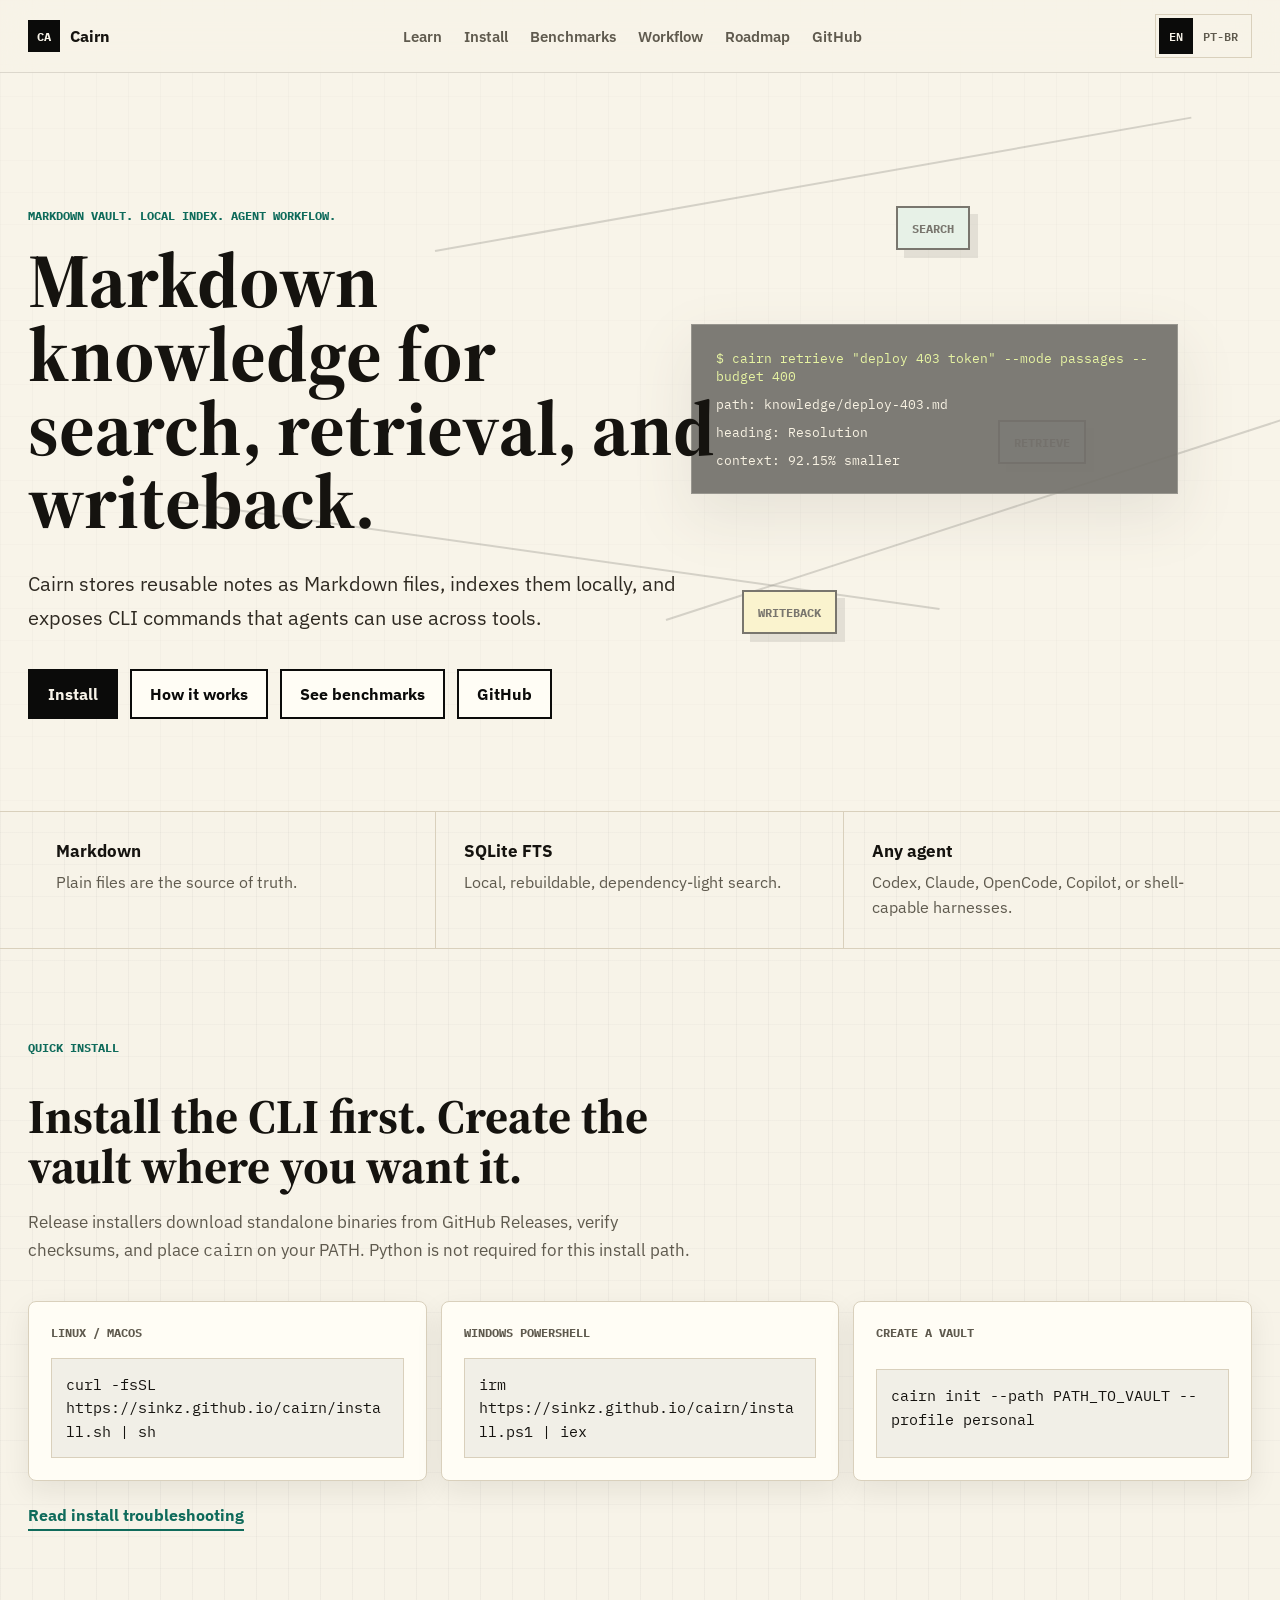
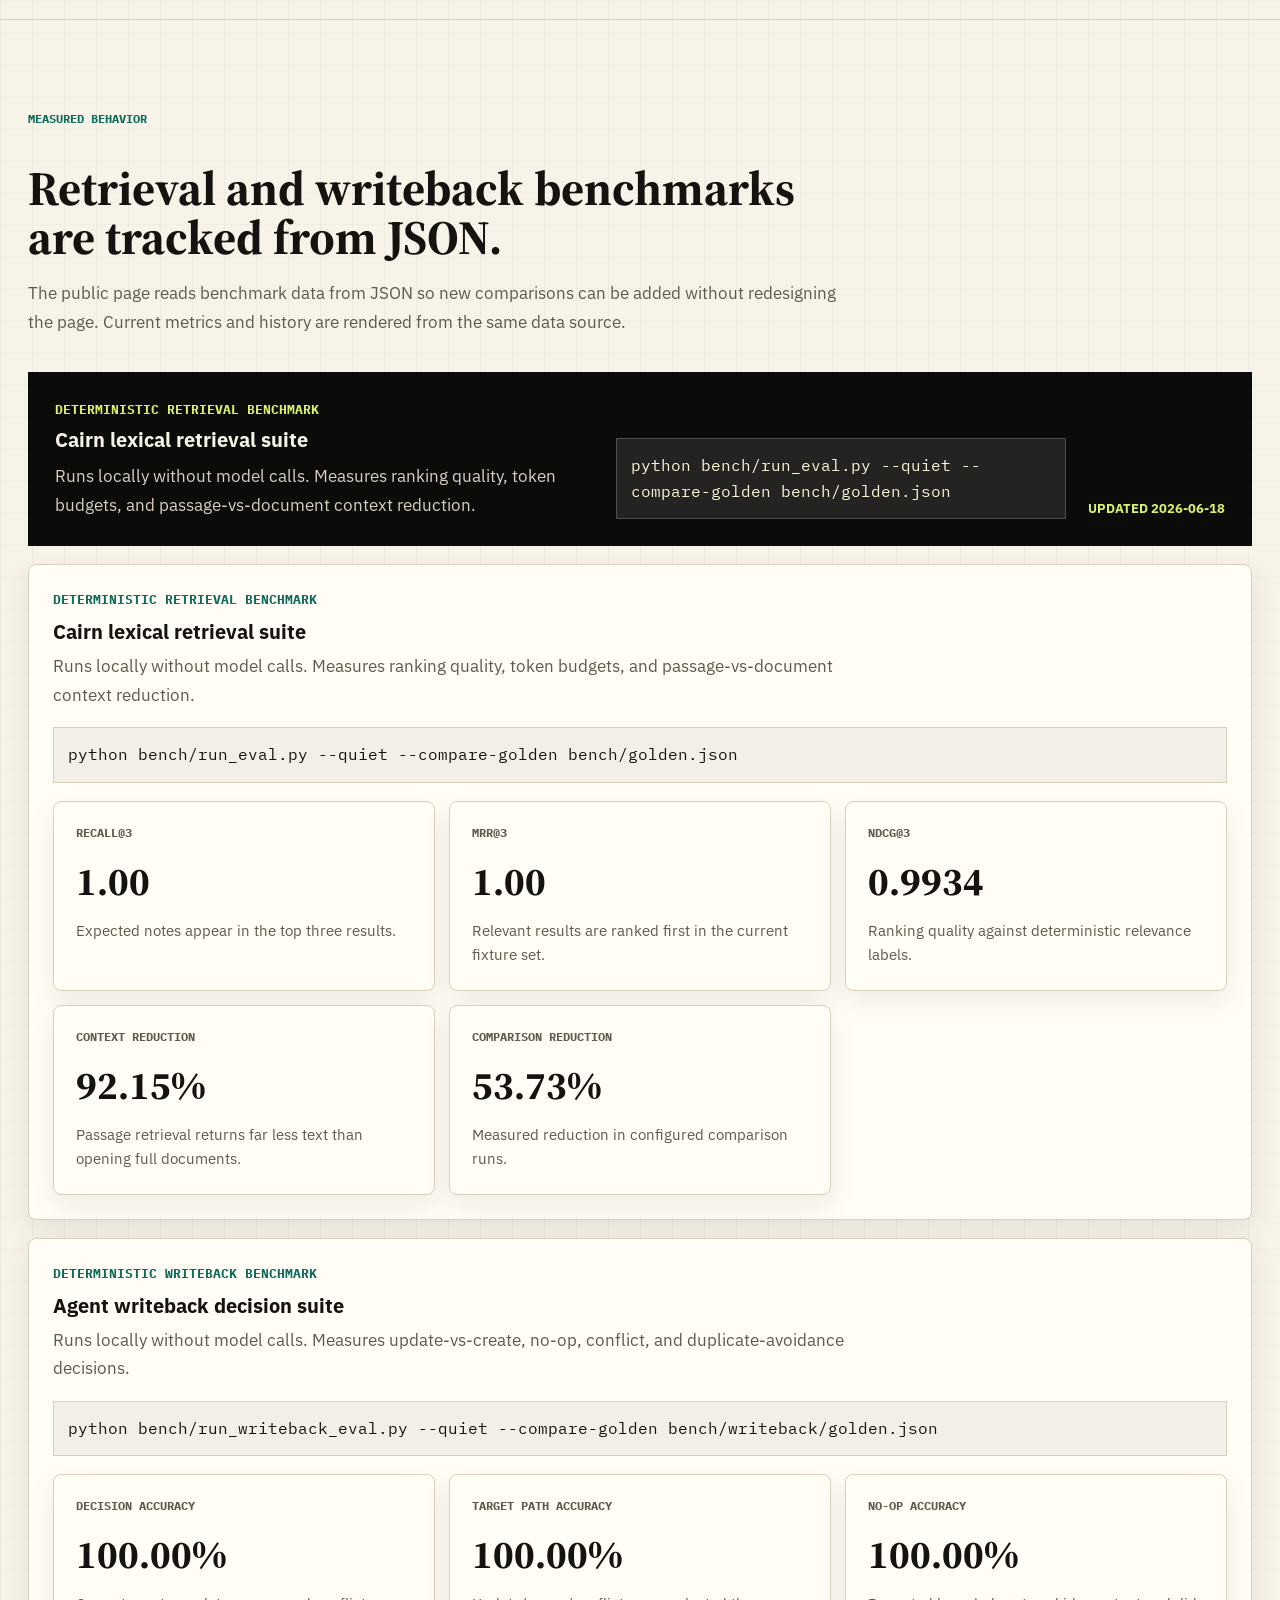
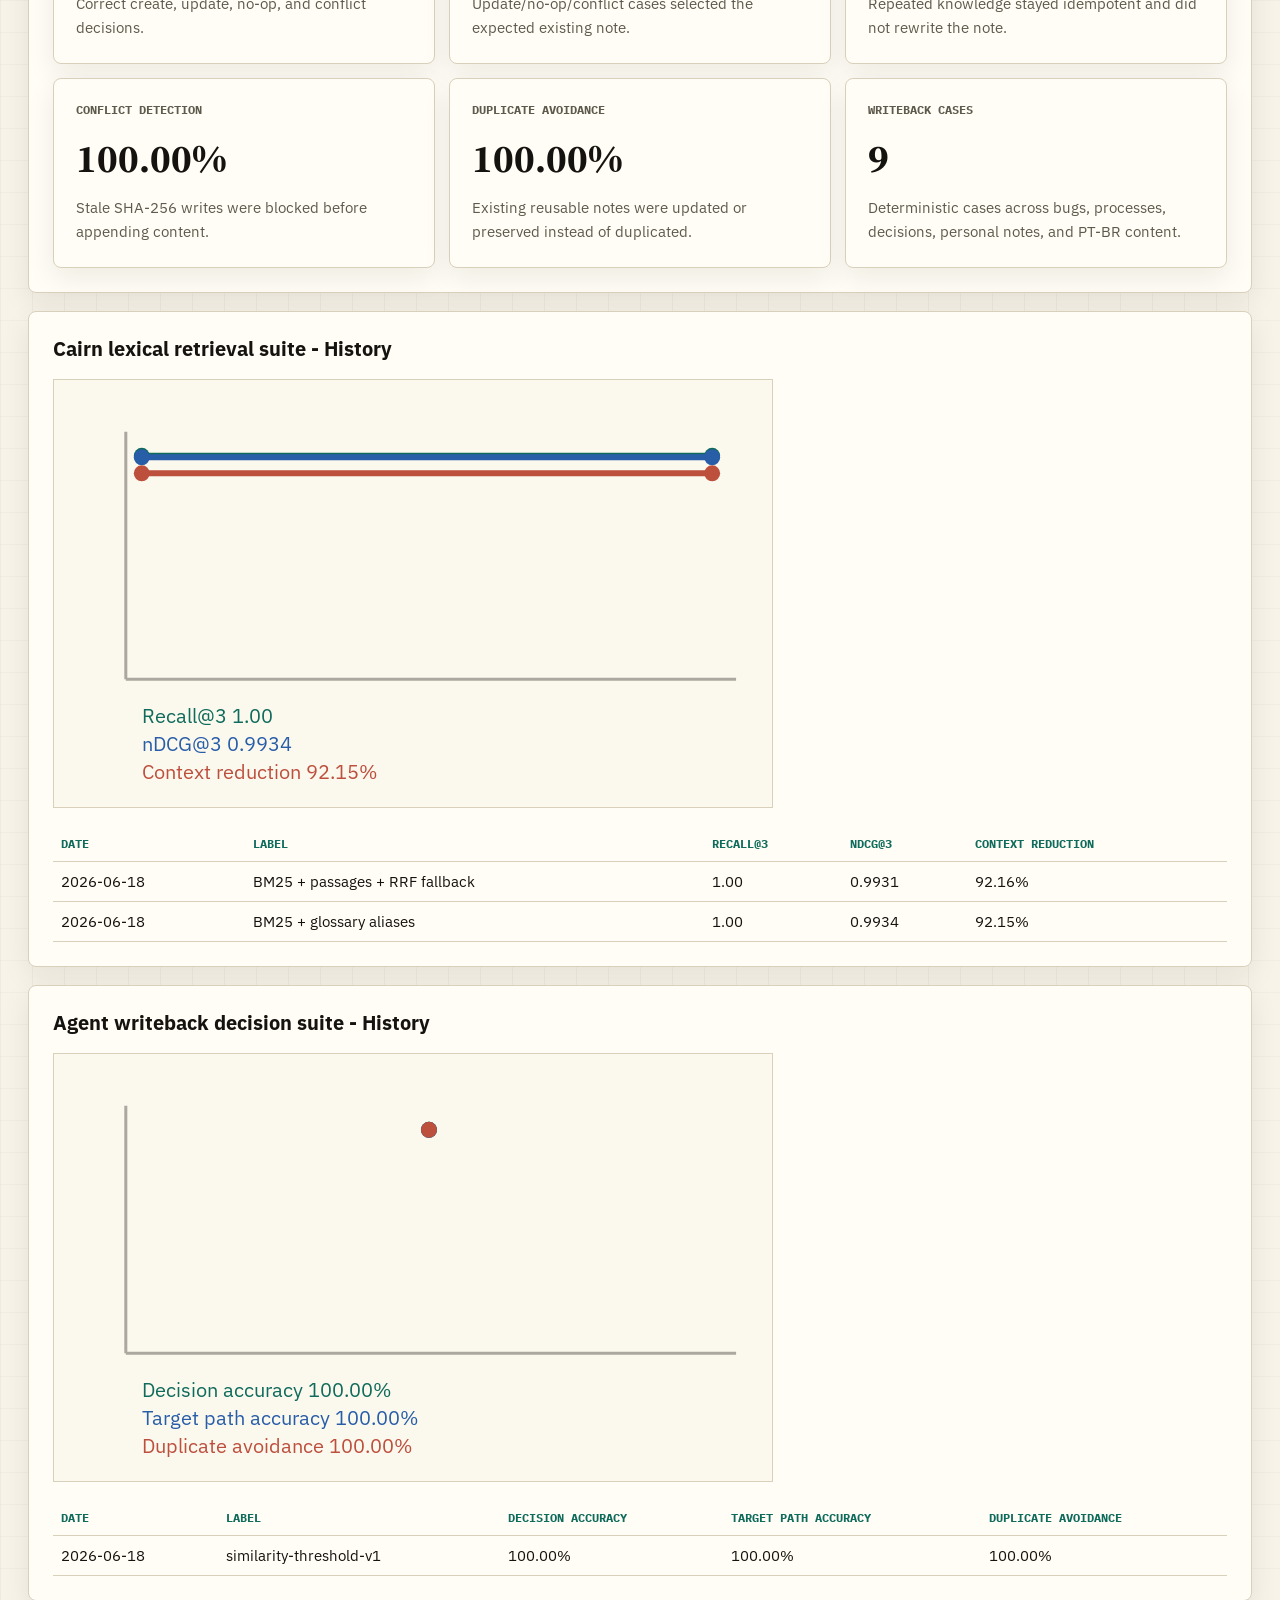
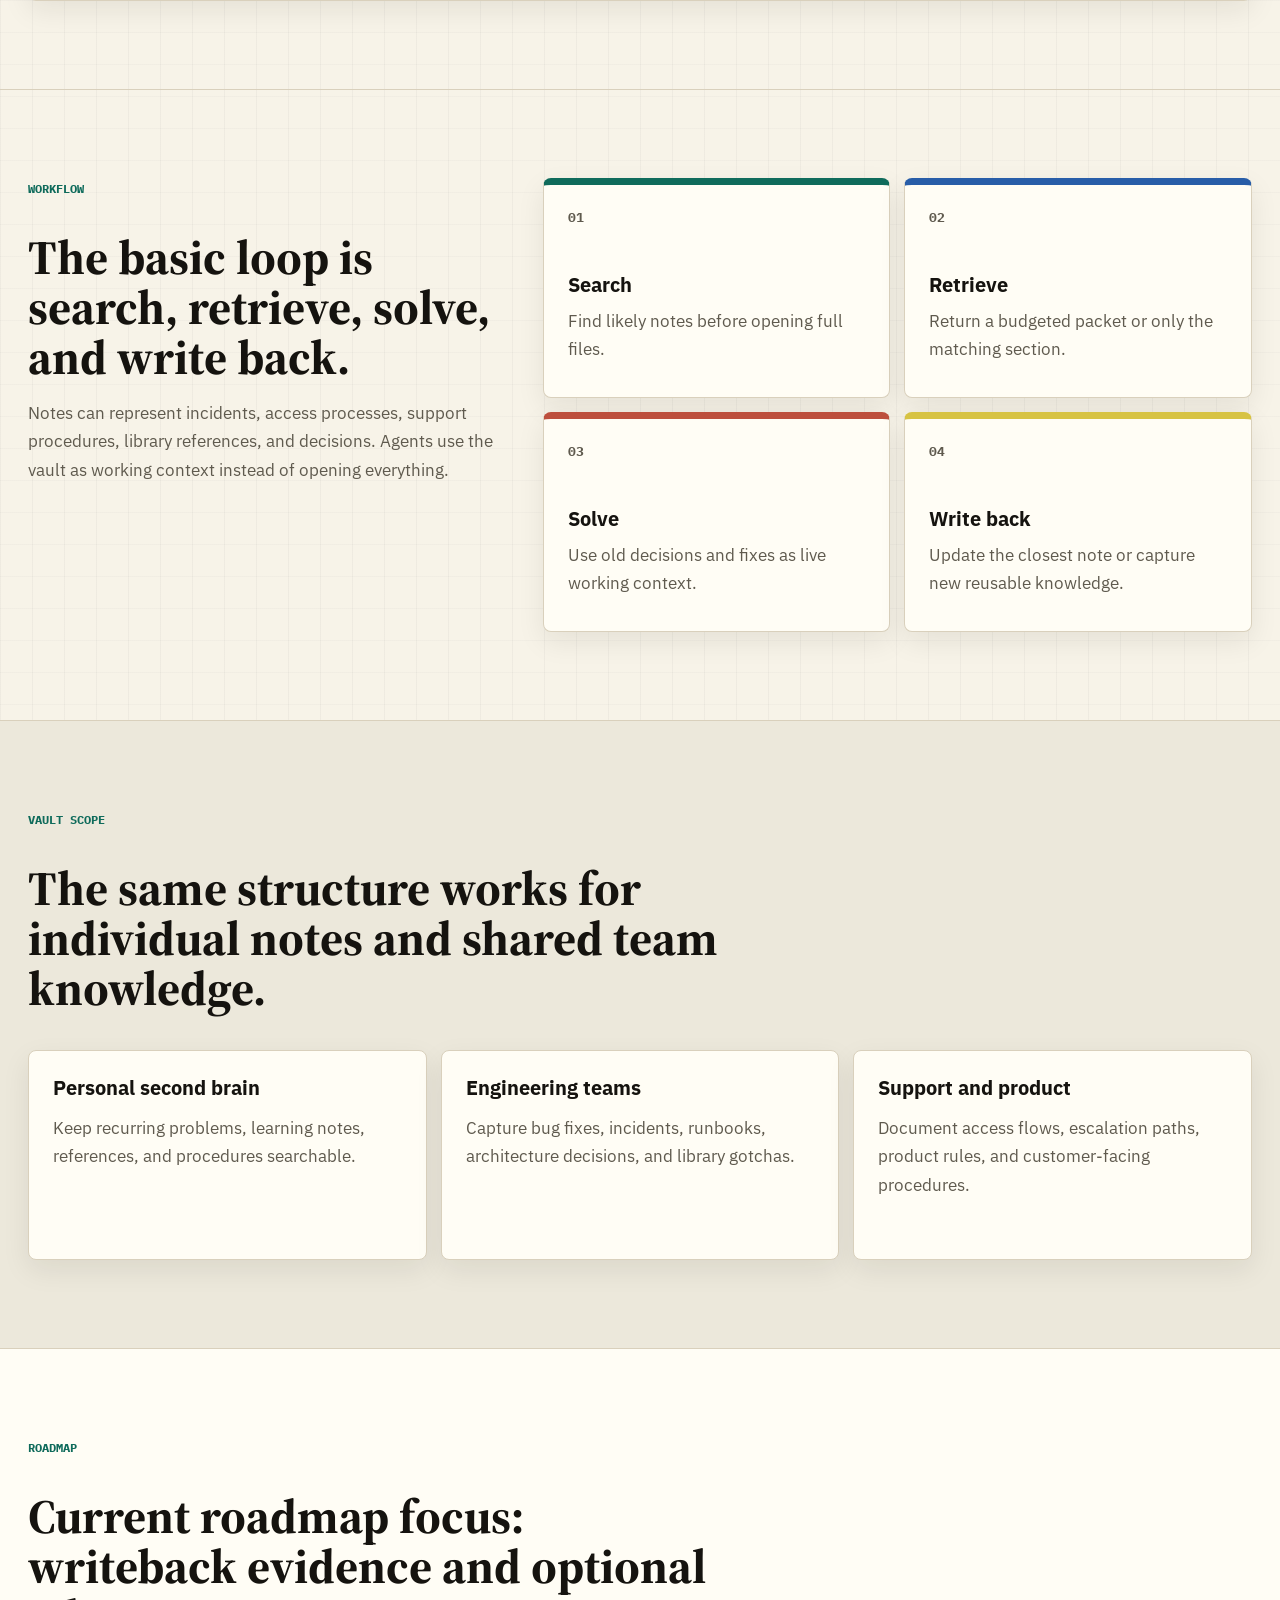
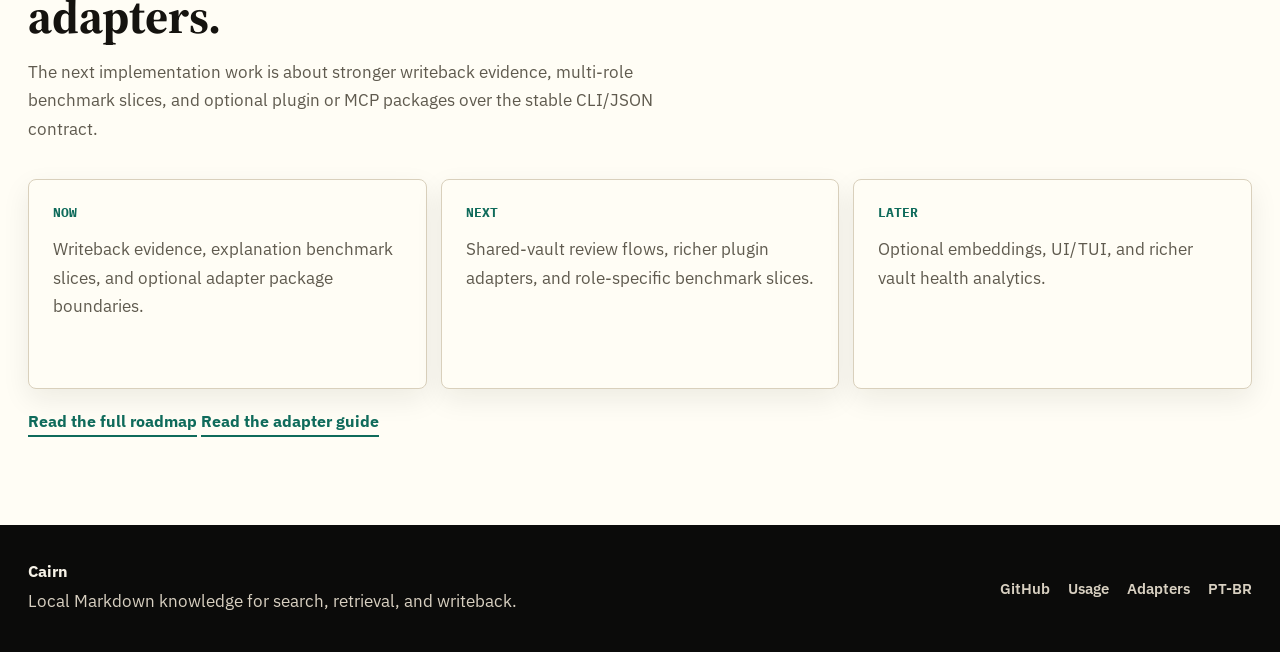
==== commit 29615824: "Prepare v0.1.1 agent adapters" ====
--- a/docs/index.html
+++ b/docs/index.html
@@ -55,7 +55,7 @@
             <span>$ cairn retrieve "deploy 403 token" --mode passages --budget 400</span>
             <span>path: knowledge/deploy-403.md</span>
             <span>heading: Resolution</span>
-            <span>context: 92.16% smaller</span>
+            <span>context: 92.15% smaller</span>
           </div>
         </div>
         <div class="hero-content">
@@ -183,7 +183,7 @@
             </article>
             <article class="metric-card">
               <span>Context reduction</span>
-              <strong>92.16%</strong>
+              <strong>92.15%</strong>
               <p>Passage retrieval returns far less text than opening full documents.</p>
             </article>
           </div>
@@ -285,27 +285,29 @@
         <div class="section-heading compact">
           <p class="eyebrow" data-lang-content="en">Roadmap</p>
           <p class="eyebrow" data-lang-content="pt">Roadmap</p>
-          <h2 data-lang-content="en">Current roadmap focus: agent contracts.</h2>
-          <h2 data-lang-content="pt">Foco atual do roadmap: contratos para agentes.</h2>
+          <h2 data-lang-content="en">Current roadmap focus: writeback evidence and optional adapters.</h2>
+          <h2 data-lang-content="pt">Foco atual do roadmap: evidência de escrita e adapters opcionais.</h2>
           <p data-lang-content="en">
-            The next implementation work is about stable JSON, structured context
-            packets, and clearer ranking or writeback evidence for agents.
+            The next implementation work is about stronger writeback evidence,
+            multi-role benchmark slices, and optional plugin or MCP packages over
+            the stable CLI/JSON contract.
           </p>
           <p data-lang-content="pt">
-            A próxima implementação é estabilizar JSON, pacotes de contexto
-            estruturados e evidências mais claras de ranking ou escrita para agentes.
+            A próxima implementação é fortalecer evidências de escrita,
+            benchmarks por perfil e pacotes opcionais de plugin ou MCP sobre o
+            contrato estável de CLI/JSON.
           </p>
         </div>
         <div class="roadmap-columns">
           <article>
             <span>Now</span>
-            <p data-lang-content="en">JSON output, context packet provenance, dry-run writeback evidence, and ranking explanations.</p>
-            <p data-lang-content="pt">Saída JSON, proveniência dos pacotes de contexto, dry-run de escrita e explicação de ranking.</p>
+            <p data-lang-content="en">Writeback evidence, explanation benchmark slices, and optional adapter package boundaries.</p>
+            <p data-lang-content="pt">Evidência de escrita, benchmarks de explicação e limites para pacotes opcionais de adapters.</p>
           </article>
           <article>
             <span>Next</span>
-            <p data-lang-content="en">Agent adapters, shared-vault review flows, and role-specific benchmark slices.</p>
-            <p data-lang-content="pt">Adapters para agentes, revisão de vaults compartilhados e benchmarks por perfil.</p>
+            <p data-lang-content="en">Shared-vault review flows, richer plugin adapters, and role-specific benchmark slices.</p>
+            <p data-lang-content="pt">Revisão de vaults compartilhados, plugins mais ricos e benchmarks por perfil.</p>
           </article>
           <article>
             <span>Later</span>
@@ -315,6 +317,8 @@
         </div>
         <a class="text-link" href="https://github.com/sinkz/cairn/blob/main/ROADMAP.md" data-lang-content="en">Read the full roadmap</a>
         <a class="text-link" href="https://github.com/sinkz/cairn/blob/main/ROADMAP.md" data-lang-content="pt">Ler o roadmap completo</a>
+        <a class="text-link" href="https://github.com/sinkz/cairn/blob/main/docs/guides/adapters.md" data-lang-content="en">Read the adapter guide</a>
+        <a class="text-link" href="https://github.com/sinkz/cairn/blob/main/docs/guides/adapters.pt-BR.md" data-lang-content="pt">Ler o guia de adapters</a>
       </section>
     </main>
 
@@ -327,6 +331,7 @@
       <div class="footer-links">
         <a href="https://github.com/sinkz/cairn">GitHub</a>
         <a href="https://github.com/sinkz/cairn/blob/main/docs/guides/usage.md">Usage</a>
+        <a href="https://github.com/sinkz/cairn/blob/main/docs/guides/adapters.md">Adapters</a>
         <a href="https://github.com/sinkz/cairn/blob/main/docs/guides/usage.pt-BR.md">PT-BR</a>
       </div>
     </footer>
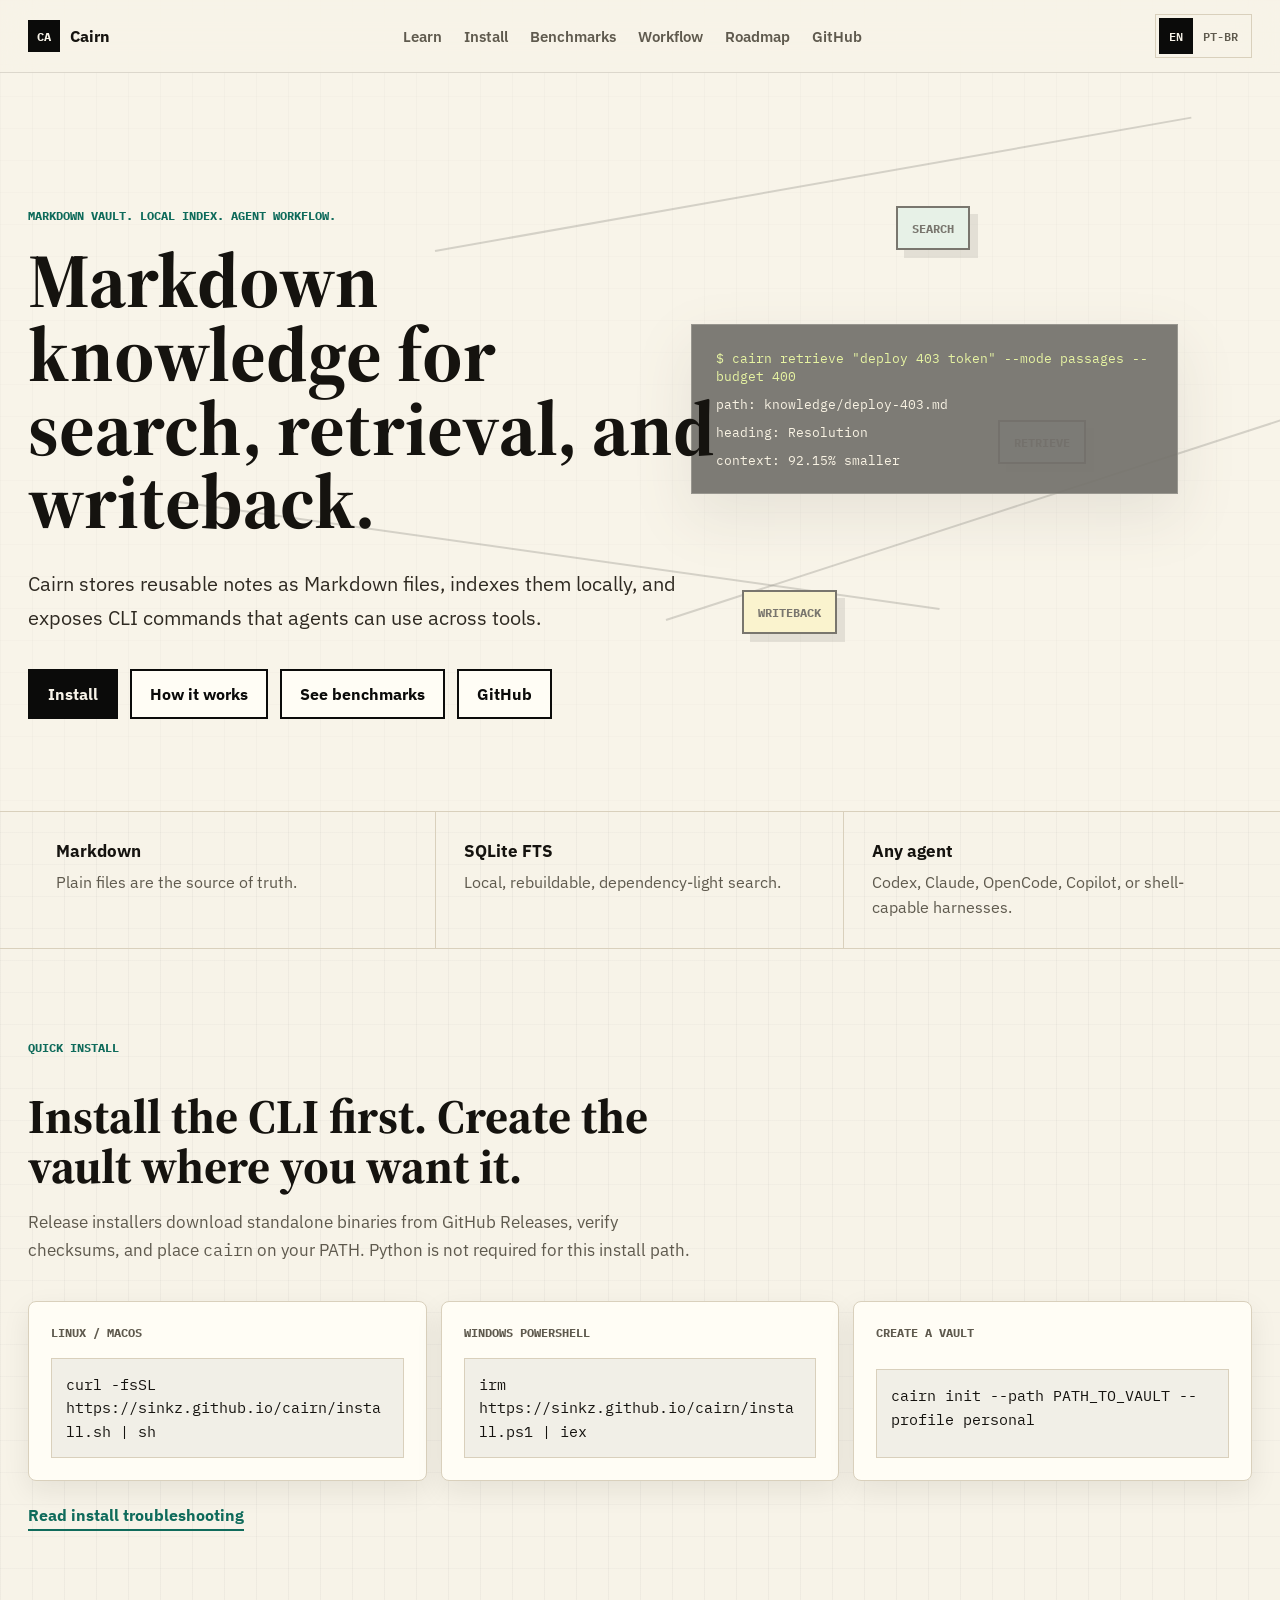
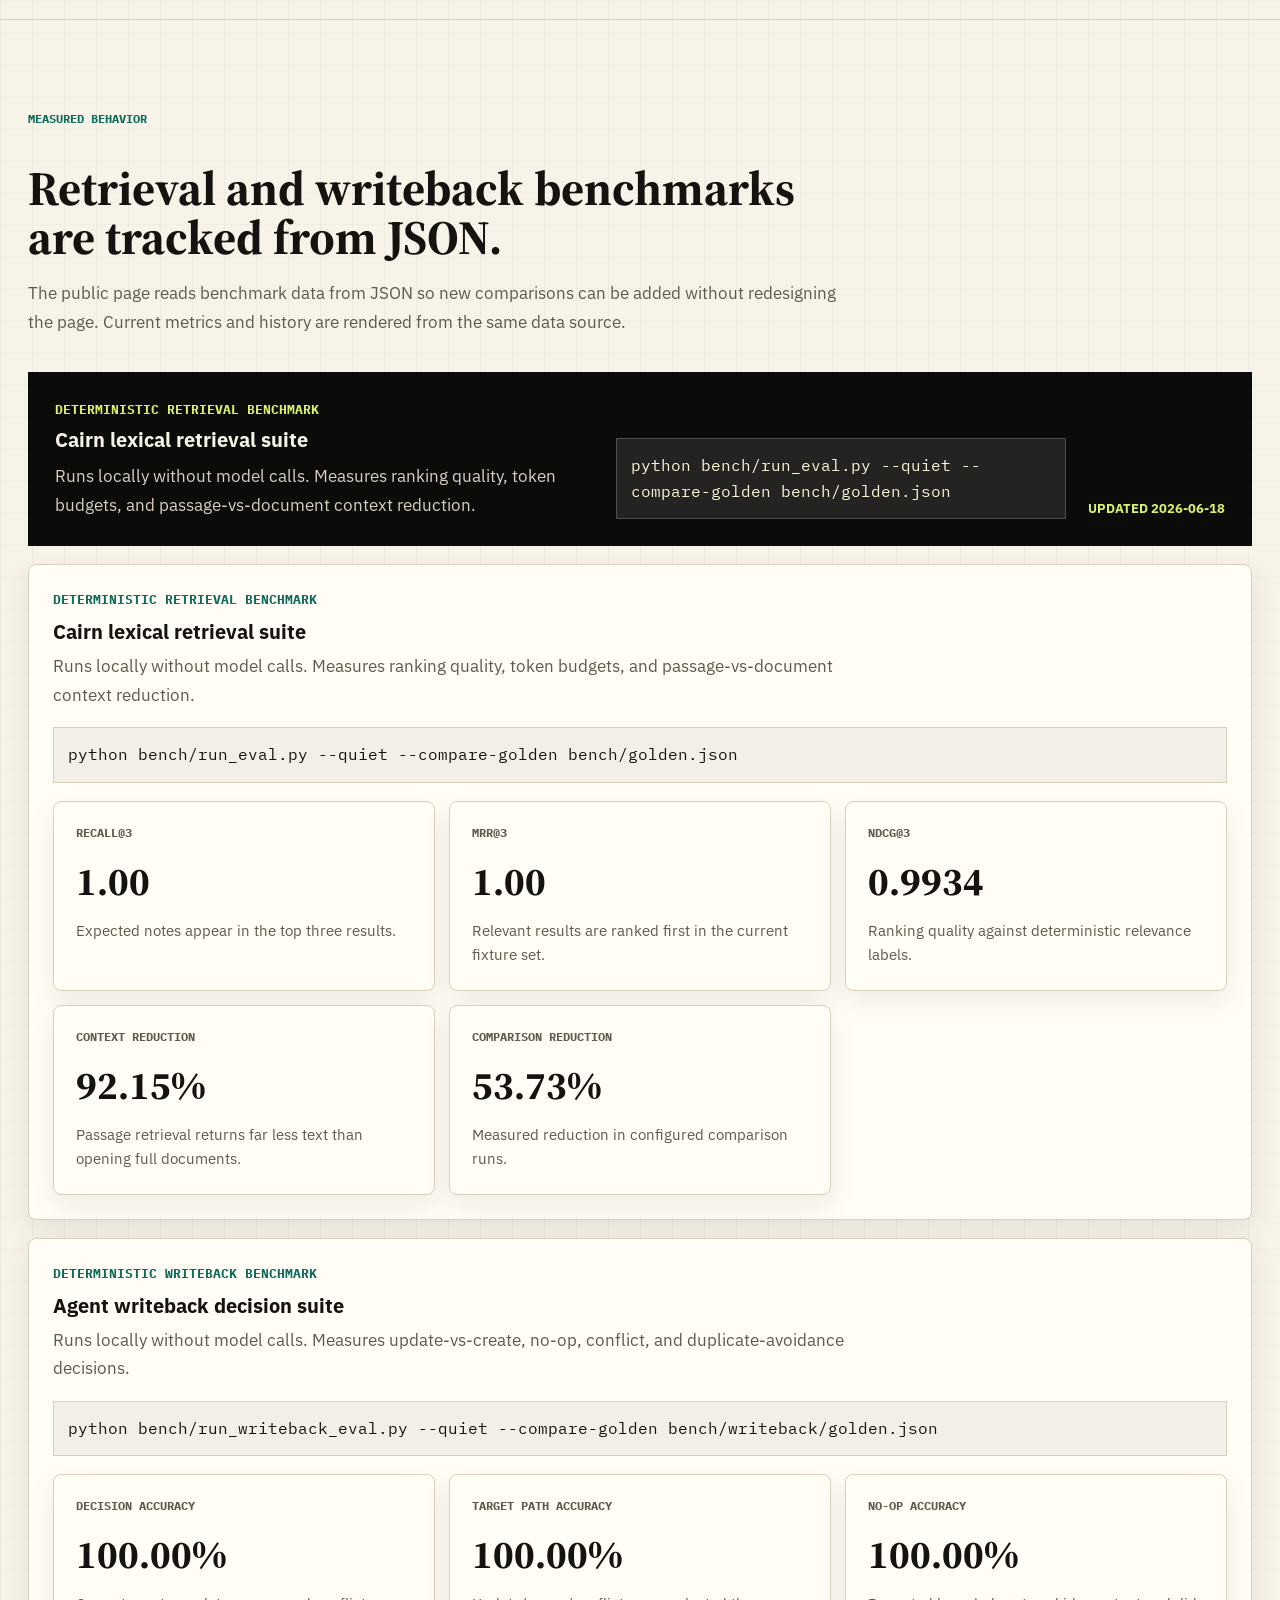
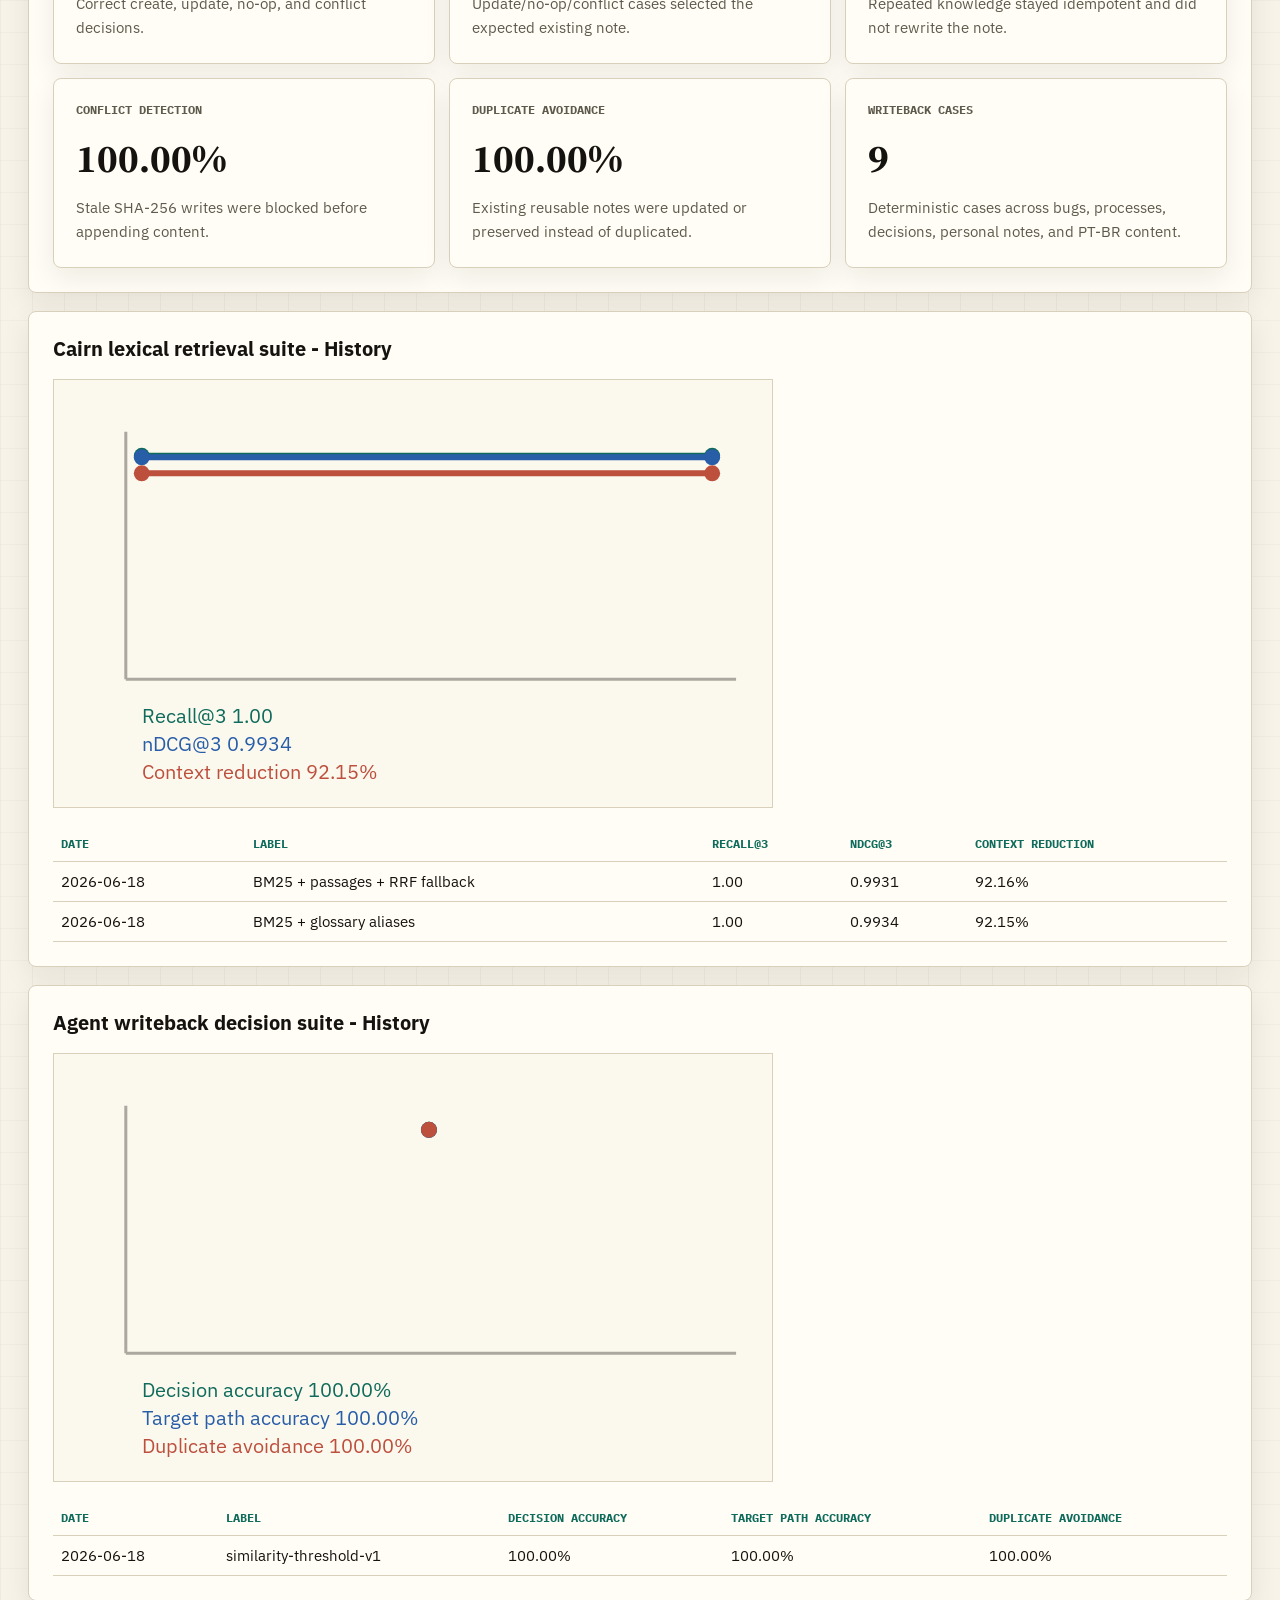
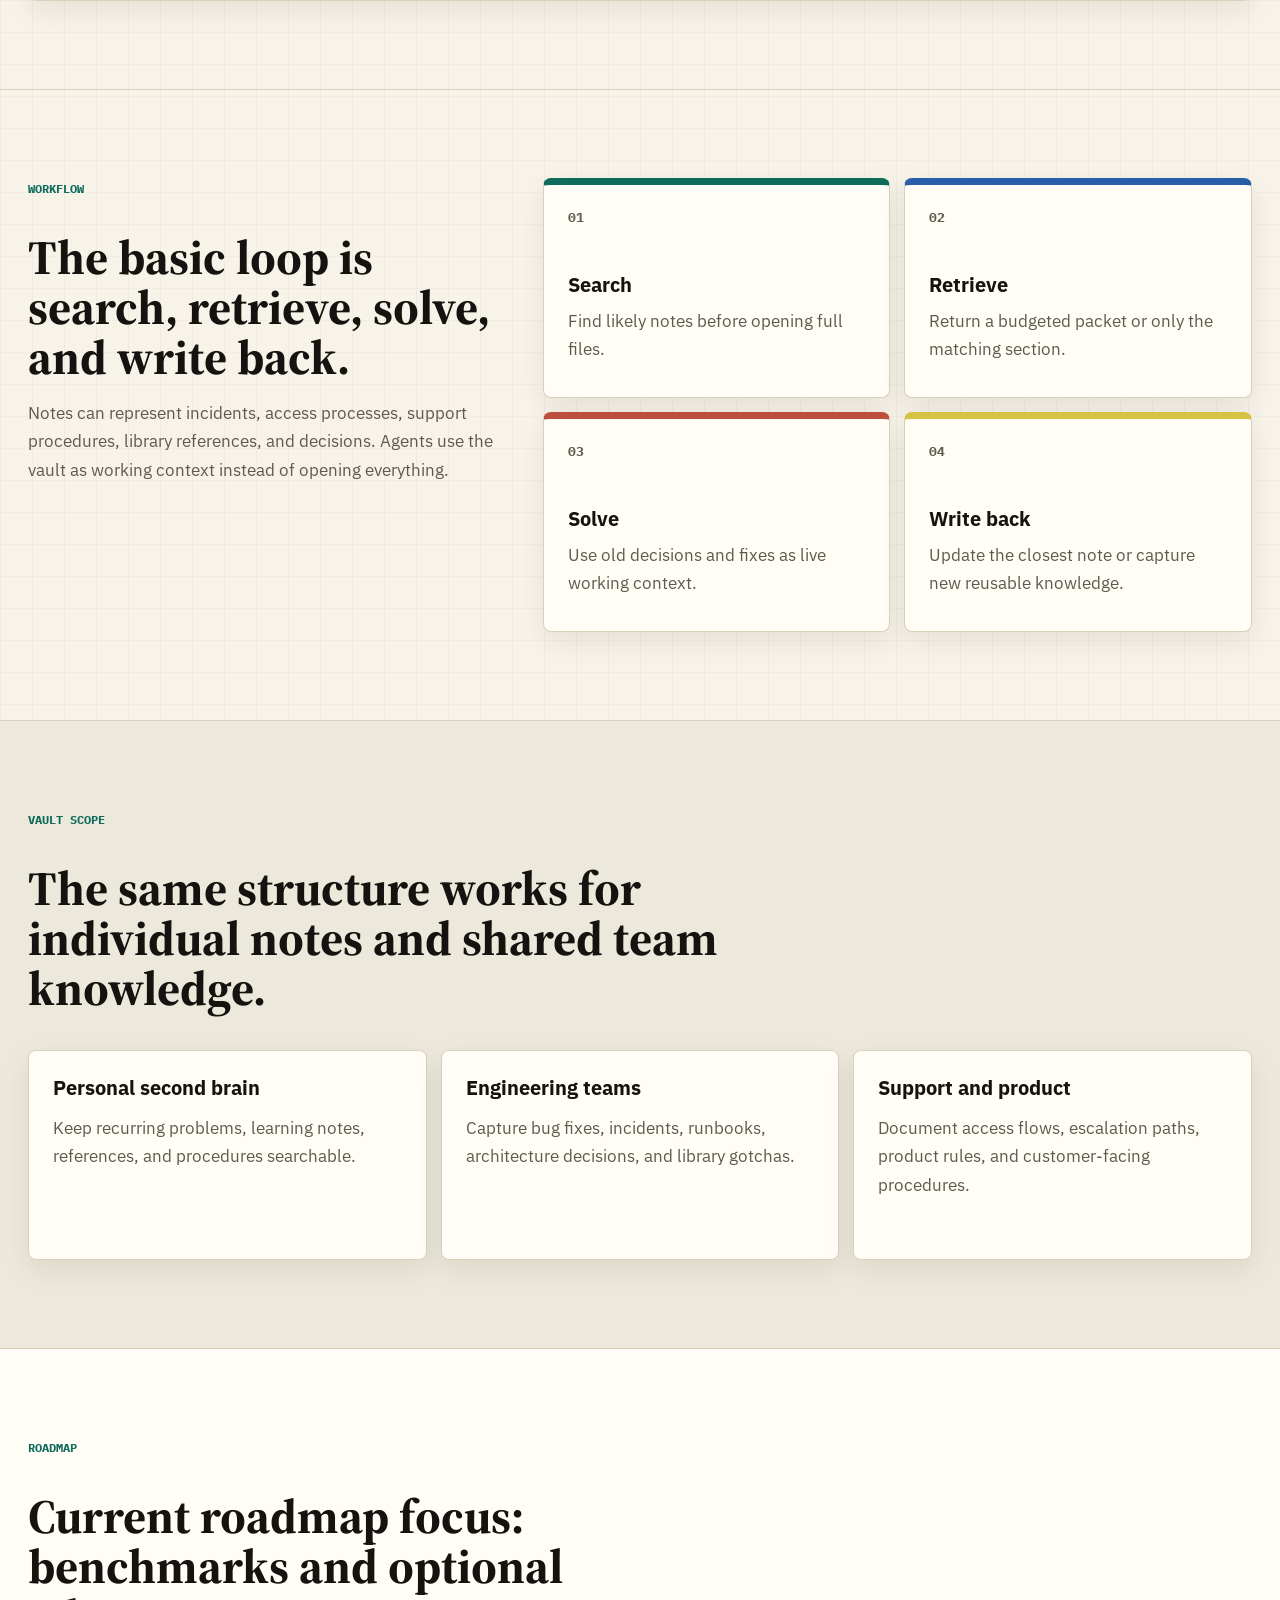
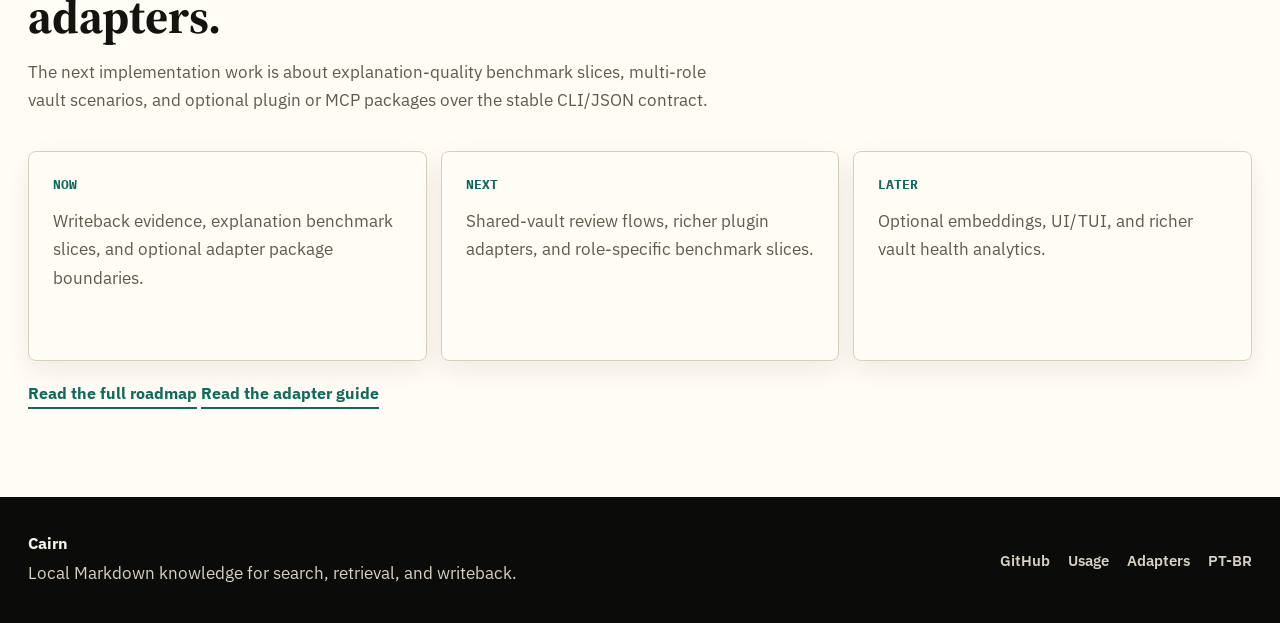
==== commit c76c3b7a: "Align roadmap after v0.1.1 work" ====
--- a/docs/index.html
+++ b/docs/index.html
@@ -285,17 +285,17 @@
         <div class="section-heading compact">
           <p class="eyebrow" data-lang-content="en">Roadmap</p>
           <p class="eyebrow" data-lang-content="pt">Roadmap</p>
-          <h2 data-lang-content="en">Current roadmap focus: writeback evidence and optional adapters.</h2>
-          <h2 data-lang-content="pt">Foco atual do roadmap: evidência de escrita e adapters opcionais.</h2>
+          <h2 data-lang-content="en">Current roadmap focus: benchmarks and optional adapters.</h2>
+          <h2 data-lang-content="pt">Foco atual do roadmap: benchmarks e adapters opcionais.</h2>
           <p data-lang-content="en">
-            The next implementation work is about stronger writeback evidence,
-            multi-role benchmark slices, and optional plugin or MCP packages over
-            the stable CLI/JSON contract.
+            The next implementation work is about explanation-quality benchmark
+            slices, multi-role vault scenarios, and optional plugin or MCP
+            packages over the stable CLI/JSON contract.
           </p>
           <p data-lang-content="pt">
-            A próxima implementação é fortalecer evidências de escrita,
-            benchmarks por perfil e pacotes opcionais de plugin ou MCP sobre o
-            contrato estável de CLI/JSON.
+            A próxima implementação é criar benchmarks de qualidade de explicação,
+            cenários de vault por perfil e pacotes opcionais de plugin ou MCP
+            sobre o contrato estável de CLI/JSON.
           </p>
         </div>
         <div class="roadmap-columns">
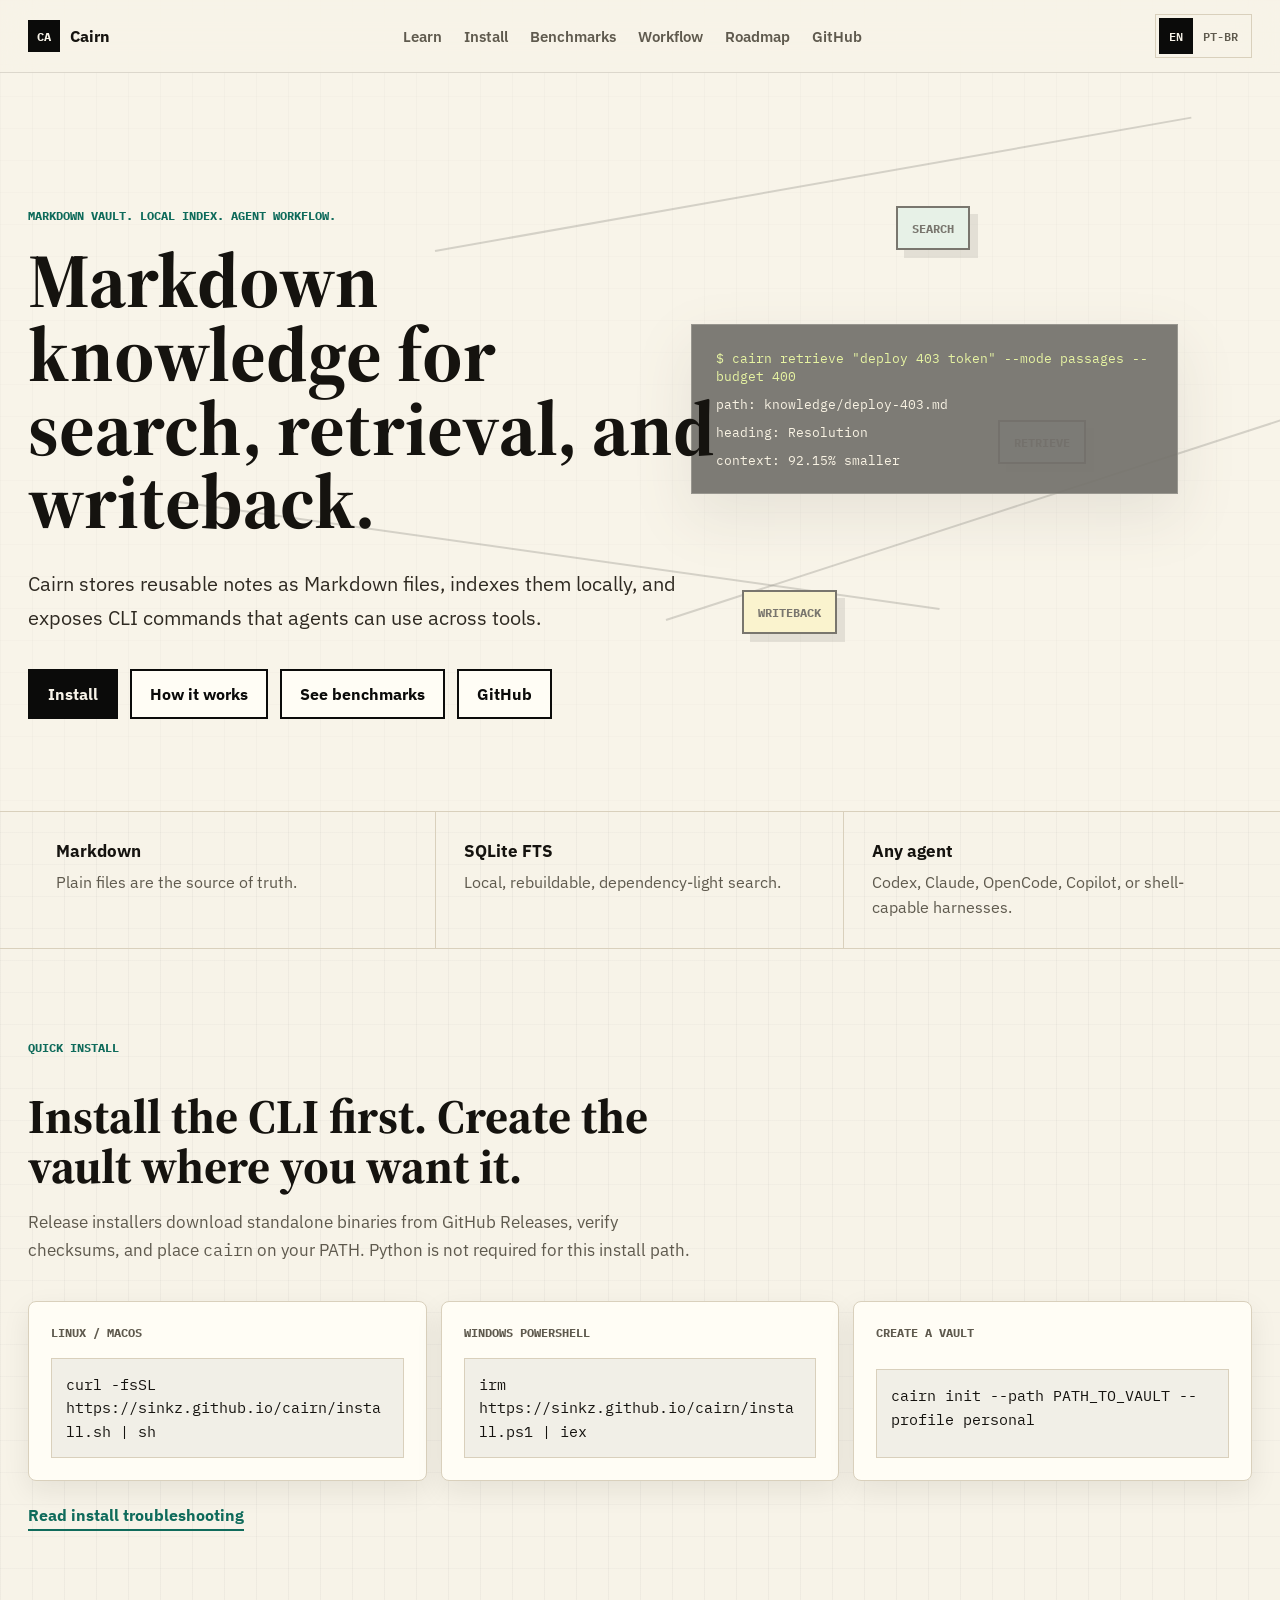
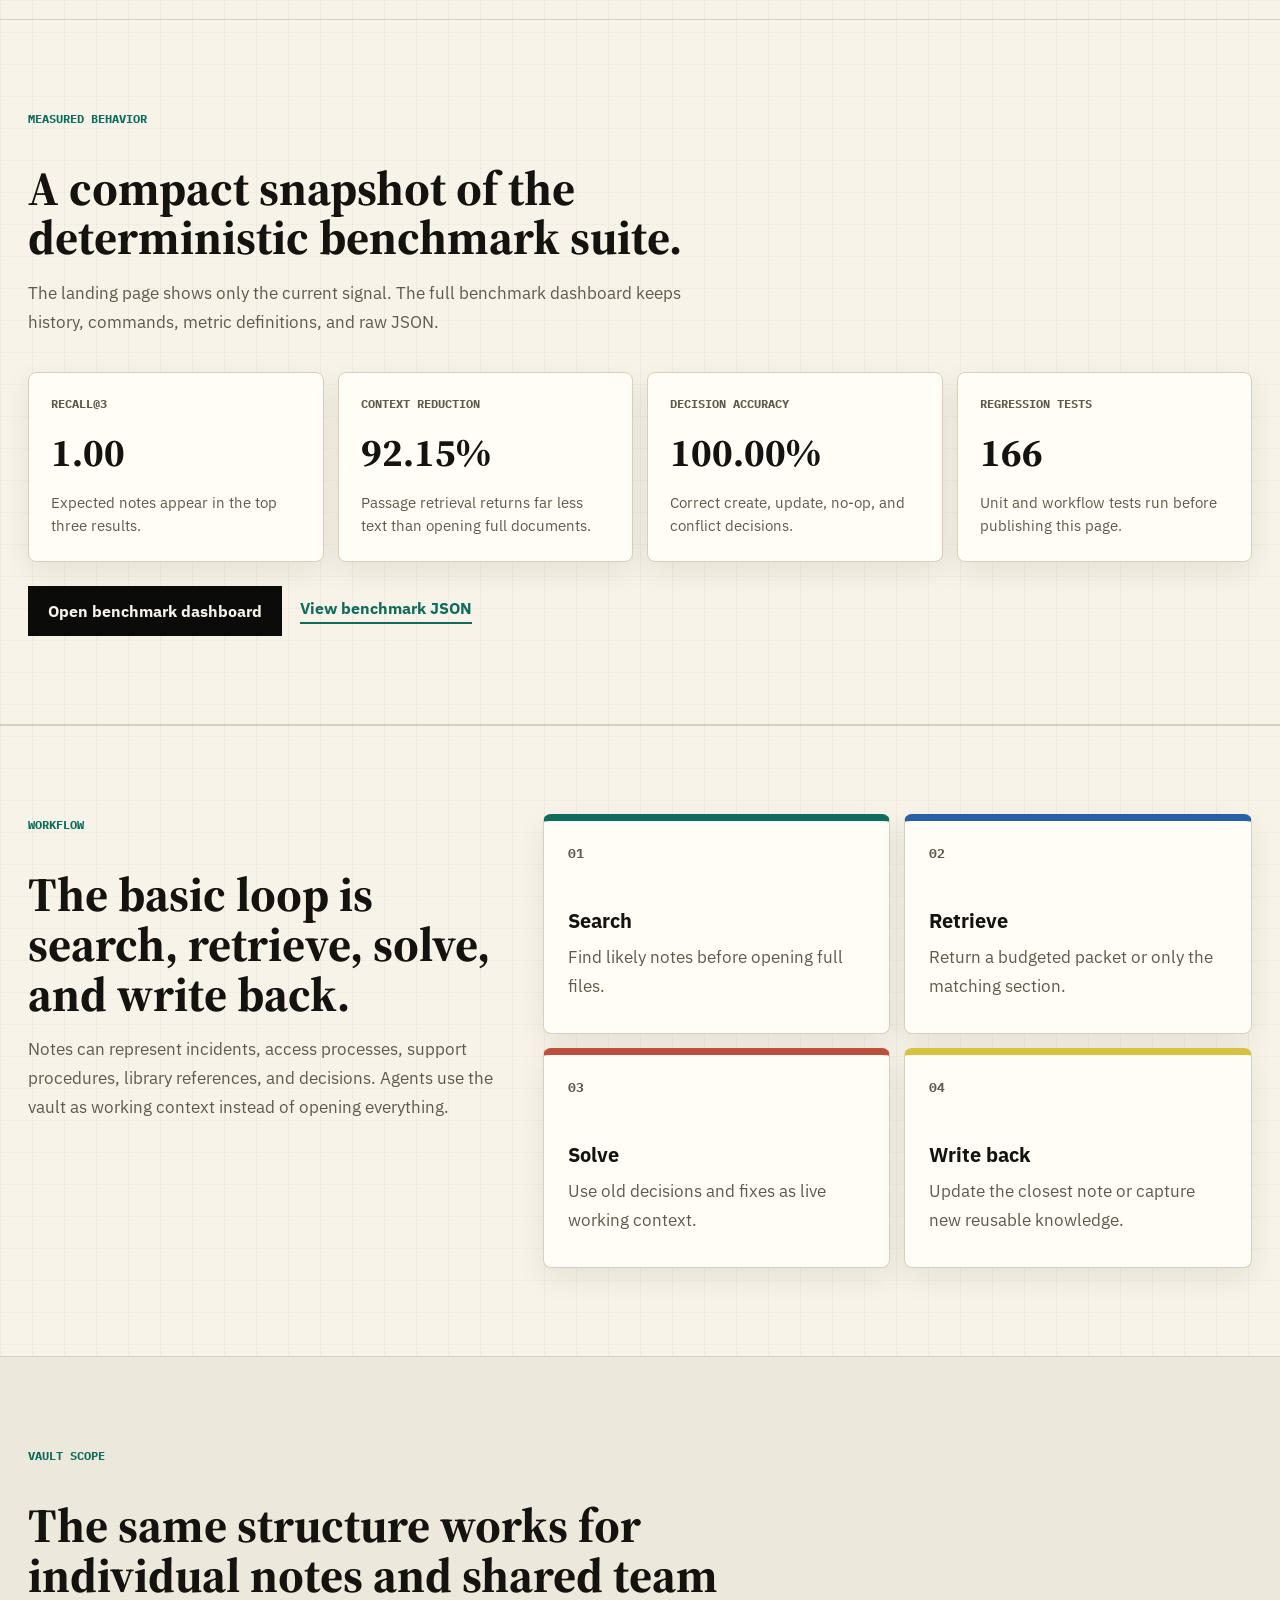
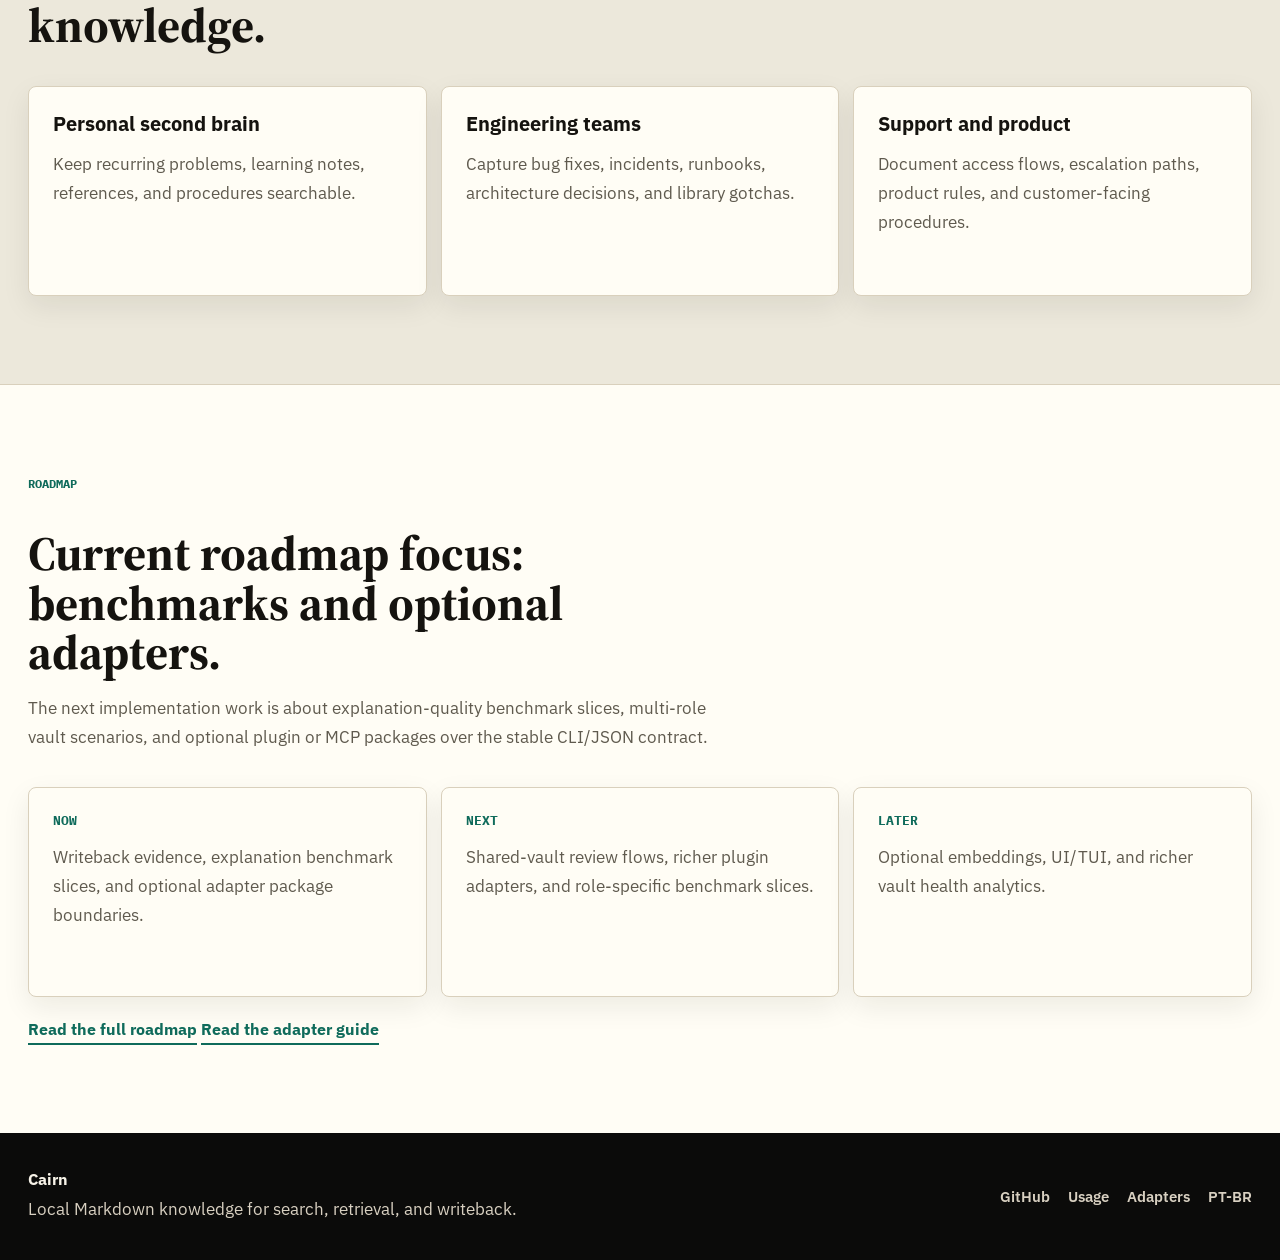
==== commit 1c7a6e87: "Add dedicated benchmark dashboard" ====
--- a/docs/index.html
+++ b/docs/index.html
@@ -31,7 +31,7 @@
       <nav class="nav-links" aria-label="Page sections">
         <a href="learn.html">Learn</a>
         <a href="#install">Install</a>
-        <a href="#benchmarks">Benchmarks</a>
+        <a href="benchmarks.html">Benchmarks</a>
         <a href="#workflow">Workflow</a>
         <a href="#roadmap">Roadmap</a>
         <a href="https://github.com/sinkz/cairn">GitHub</a>
@@ -80,8 +80,8 @@
             <a class="button primary" href="#install" data-lang-content="pt">Instalar</a>
             <a class="button secondary" href="learn.html" data-lang-content="en">How it works</a>
             <a class="button secondary" href="learn.html" data-lang-content="pt">Como funciona</a>
-            <a class="button secondary" href="#benchmarks" data-lang-content="en">See benchmarks</a>
-            <a class="button secondary" href="#benchmarks" data-lang-content="pt">Ver benchmarks</a>
+            <a class="button secondary" href="benchmarks.html" data-lang-content="en">See benchmarks</a>
+            <a class="button secondary" href="benchmarks.html" data-lang-content="pt">Ver benchmarks</a>
             <a class="button secondary" href="https://github.com/sinkz/cairn">GitHub</a>
           </div>
         </div>
@@ -143,58 +143,40 @@
         <a class="text-link" href="guides/quick-install.pt-BR.md" data-lang-content="pt">Ver solução de problemas de instalação</a>
       </section>
 
-      <section class="section" id="benchmarks">
-        <div class="section-heading">
+      <section class="section benchmark-preview-section" id="benchmarks">
+        <div class="section-heading compact">
           <p class="eyebrow" data-lang-content="en">Measured behavior</p>
           <p class="eyebrow" data-lang-content="pt">Comportamento medido</p>
-          <h2 data-lang-content="en">Retrieval and writeback benchmarks are tracked from JSON.</h2>
-          <h2 data-lang-content="pt">Benchmarks de recuperação e escrita são acompanhados via JSON.</h2>
+          <h2 data-lang-content="en">A compact snapshot of the deterministic benchmark suite.</h2>
+          <h2 data-lang-content="pt">Um snapshot compacto da suíte determinística de benchmarks.</h2>
           <p data-lang-content="en">
-            The public page reads benchmark data from JSON so new comparisons can
-            be added without redesigning the page. Current metrics and history are
-            rendered from the same data source.
+            The landing page shows only the current signal. The full benchmark
+            dashboard keeps history, commands, metric definitions, and raw JSON.
           </p>
           <p data-lang-content="pt">
-            A página pública lê os dados de benchmark via JSON para permitir novos
-            comparativos sem redesenhar a interface. Métricas atuais e histórico
-            são renderizados a partir da mesma fonte de dados.
-          </p>
-        </div>
-
-        <div class="benchmark-panel" id="benchmark-summary">
-          <div>
-            <p class="panel-label" id="benchmark-suite">Deterministic search benchmark</p>
-            <h3 id="benchmark-current-label">Cairn lexical retrieval suite</h3>
-            <p class="panel-note" id="benchmark-note">
-              Runs locally without model calls. Measures ranking quality, token budgets,
-              and passage-vs-document context reduction.
-            </p>
-          </div>
-          <code id="benchmark-command">python bench/run_eval.py --quiet --compare-golden bench/golden.json</code>
-          <p class="updated" id="benchmark-updated">Updated 2026-06-18</p>
-        </div>
-
-        <div class="suite-stack" id="benchmark-suites" aria-live="polite">
-          <div class="metric-grid" id="benchmark-cards">
-            <article class="metric-card">
-              <span>Recall@3</span>
-              <strong>1.00</strong>
-              <p>Expected notes appear in the top three results.</p>
-            </article>
-            <article class="metric-card">
-              <span>Context reduction</span>
-              <strong>92.15%</strong>
-              <p>Passage retrieval returns far less text than opening full documents.</p>
-            </article>
-          </div>
-        </div>
-
-        <div class="history-panel" id="benchmark-history">
+            A landing mostra apenas o sinal atual. O dashboard completo mantém
+            histórico, comandos, definições de métricas e JSON bruto.
+          </p>
+        </div>
+
+        <div class="benchmark-preview-grid" id="benchmark-preview-cards" aria-live="polite">
           <article class="metric-card">
-            <span>History</span>
-            <strong>JSON</strong>
-            <p>Benchmark history is loaded from docs/data/benchmarks.json.</p>
-          </article>
+            <span>Recall@3</span>
+            <strong>1.00</strong>
+            <p>Expected notes appear in the top three results.</p>
+          </article>
+          <article class="metric-card">
+            <span>Context reduction</span>
+            <strong>92.15%</strong>
+            <p>Passage retrieval returns far less text than opening full documents.</p>
+          </article>
+        </div>
+
+        <div class="benchmark-preview-actions">
+          <a class="button primary" href="benchmarks.html" data-lang-content="en">Open benchmark dashboard</a>
+          <a class="button primary" href="benchmarks.html" data-lang-content="pt">Abrir dashboard de benchmarks</a>
+          <a class="text-link" href="data/benchmarks.json" data-lang-content="en">View benchmark JSON</a>
+          <a class="text-link" href="data/benchmarks.json" data-lang-content="pt">Ver JSON dos benchmarks</a>
         </div>
 
         <noscript>
--- a/docs/assets/styles.css
+++ b/docs/assets/styles.css
@@ -27,6 +27,10 @@
   scroll-behavior: smooth;
 }
 
+main section[id] {
+  scroll-margin-top: 86px;
+}
+
 body {
   margin: 0;
   background:
@@ -438,6 +442,24 @@
   grid-template-columns: repeat(6, 1fr);
 }
 
+.benchmark-preview-section {
+  border-bottom: 1px solid var(--line);
+}
+
+.benchmark-preview-grid {
+  display: grid;
+  gap: 14px;
+  grid-template-columns: repeat(4, 1fr);
+}
+
+.benchmark-preview-actions {
+  align-items: center;
+  display: flex;
+  flex-wrap: wrap;
+  gap: 18px;
+  margin-top: 24px;
+}
+
 .metric-card,
 .workflow-card,
 .install-card,
@@ -569,6 +591,43 @@
   gap: 18px;
 }
 
+.history-snapshot {
+  background: #fbf8ee;
+  border: 1px solid var(--line);
+  display: grid;
+  gap: 1px;
+  grid-template-columns: repeat(3, 1fr);
+}
+
+.history-snapshot-note {
+  border-bottom: 1px solid var(--line);
+  color: var(--muted);
+  grid-column: 1 / -1;
+  padding: 18px;
+}
+
+.history-snapshot-item {
+  background: var(--paper-strong);
+  display: grid;
+  gap: 12px;
+  min-height: 128px;
+  padding: 18px;
+}
+
+.history-snapshot-item span {
+  color: var(--muted);
+  font-family: "IBM Plex Mono", monospace;
+  font-size: 0.76rem;
+  font-weight: 700;
+  text-transform: uppercase;
+}
+
+.history-snapshot-item strong {
+  font-family: "Source Serif 4", serif;
+  font-size: 2rem;
+  line-height: 1;
+}
+
 .history-chart {
   background: #fbf8ee;
   border: 1px solid var(--line);
@@ -606,6 +665,22 @@
   display: grid;
   gap: 42px;
   grid-template-columns: 0.8fr 1.2fr;
+}
+
+.benchmark-hero {
+  border-bottom: 1px solid var(--line);
+  display: grid;
+  gap: 36px;
+  padding: 104px 28px 68px;
+}
+
+.benchmark-hero .section-heading {
+  margin-bottom: 0;
+  max-width: 880px;
+}
+
+.benchmark-dashboard {
+  border-bottom: 1px solid var(--line);
 }
 
 .workflow-grid {
@@ -1130,6 +1205,11 @@
     grid-template-columns: repeat(3, 1fr);
   }
 
+  .benchmark-preview-grid,
+  .history-snapshot {
+    grid-template-columns: repeat(2, 1fr);
+  }
+
   .benchmark-suite-card .metric-grid {
     grid-template-columns: repeat(2, 1fr);
   }
@@ -1216,6 +1296,8 @@
 
   .proof-band,
   .metric-grid,
+  .benchmark-preview-grid,
+  .history-snapshot,
   .install-grid,
   .workflow-grid,
   .use-case-grid,
@@ -1239,6 +1321,10 @@
     padding: 76px 18px 48px;
   }
 
+  .benchmark-hero {
+    padding: 76px 18px 48px;
+  }
+
   .tab-list {
     grid-template-columns: 1fr;
   }
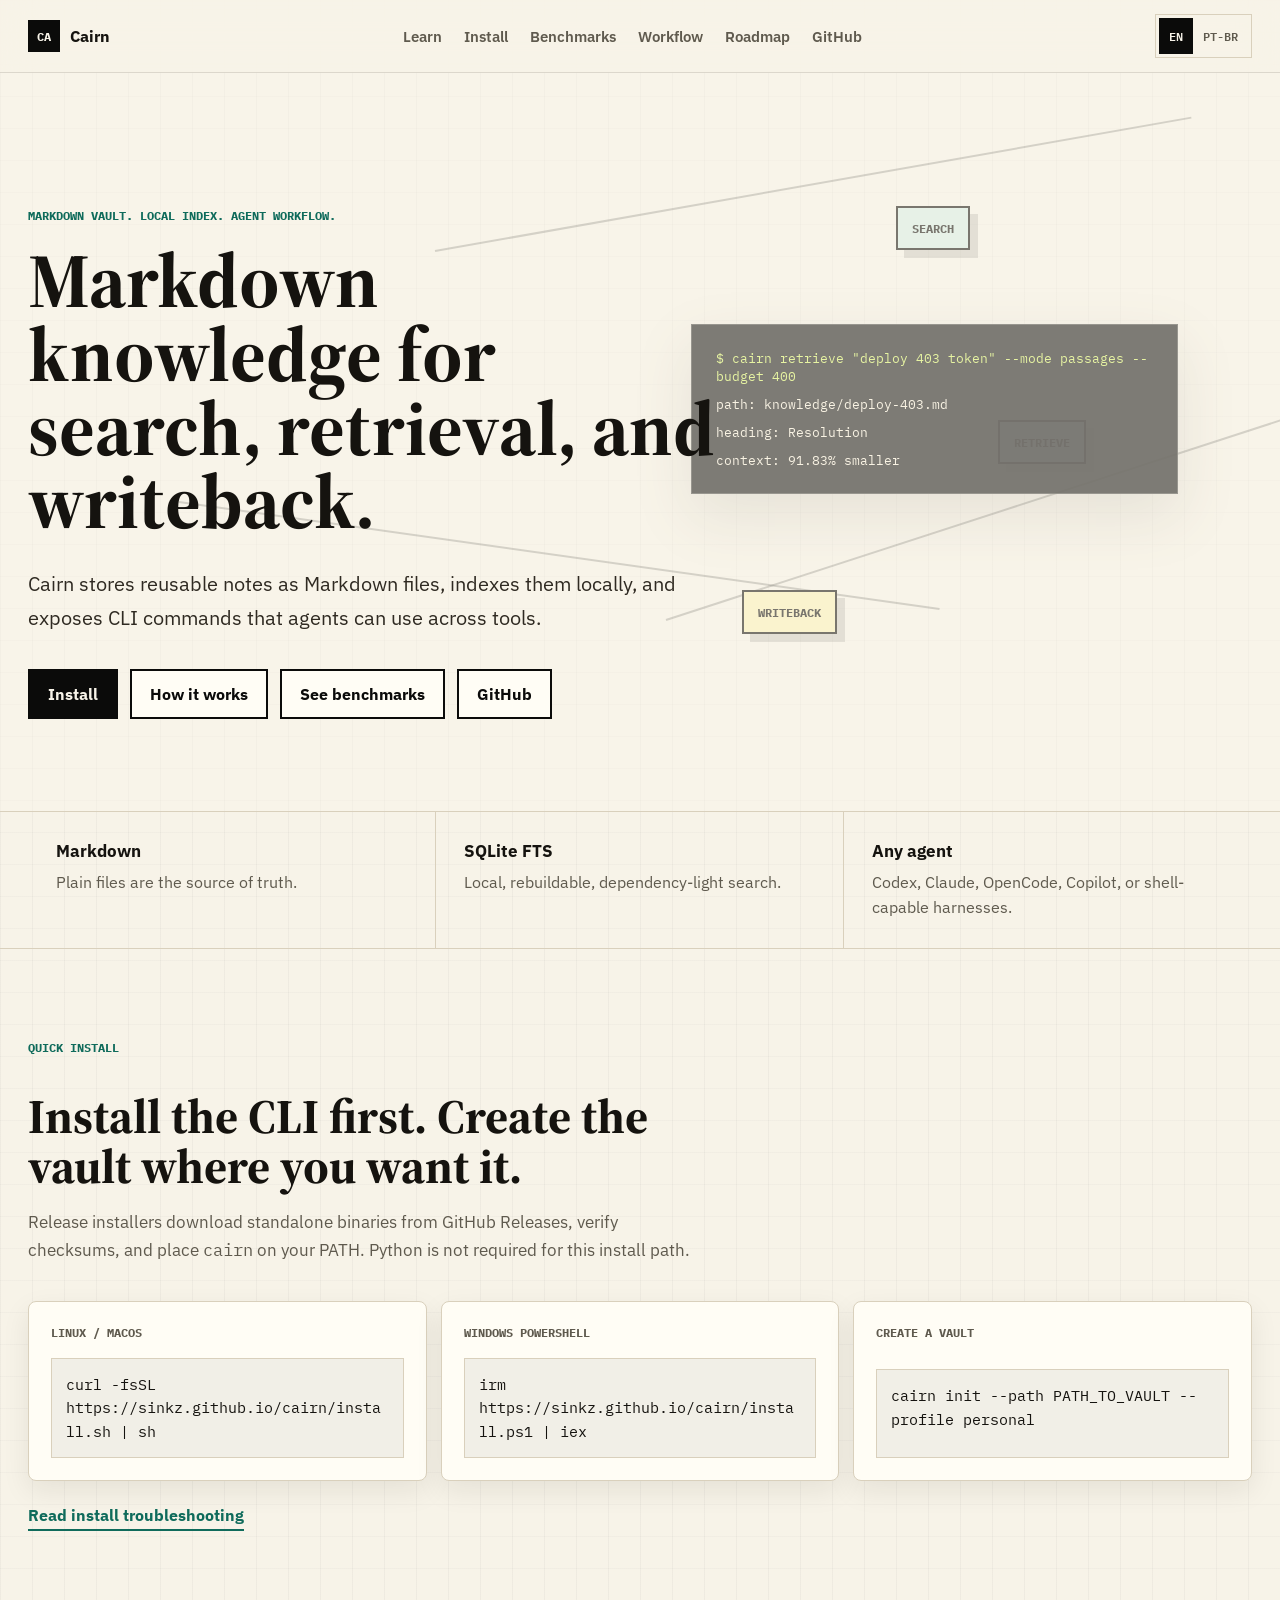
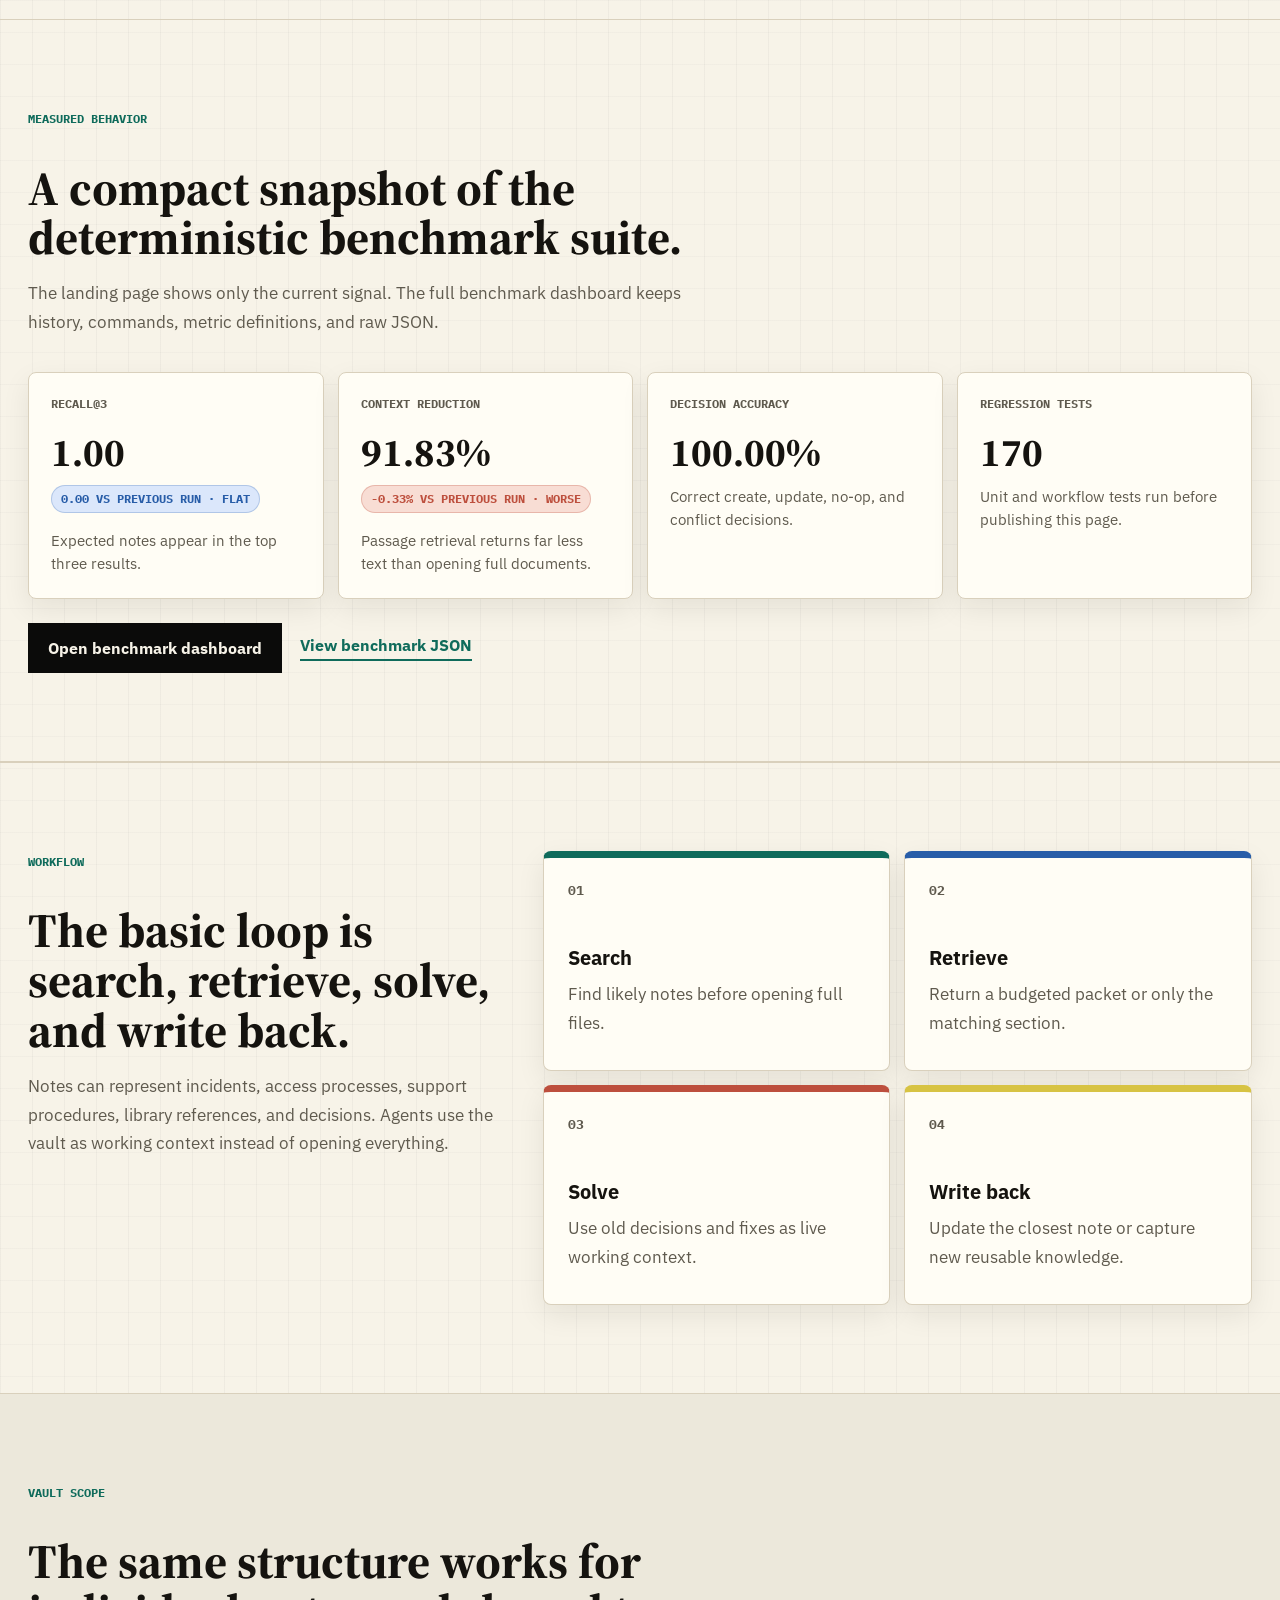
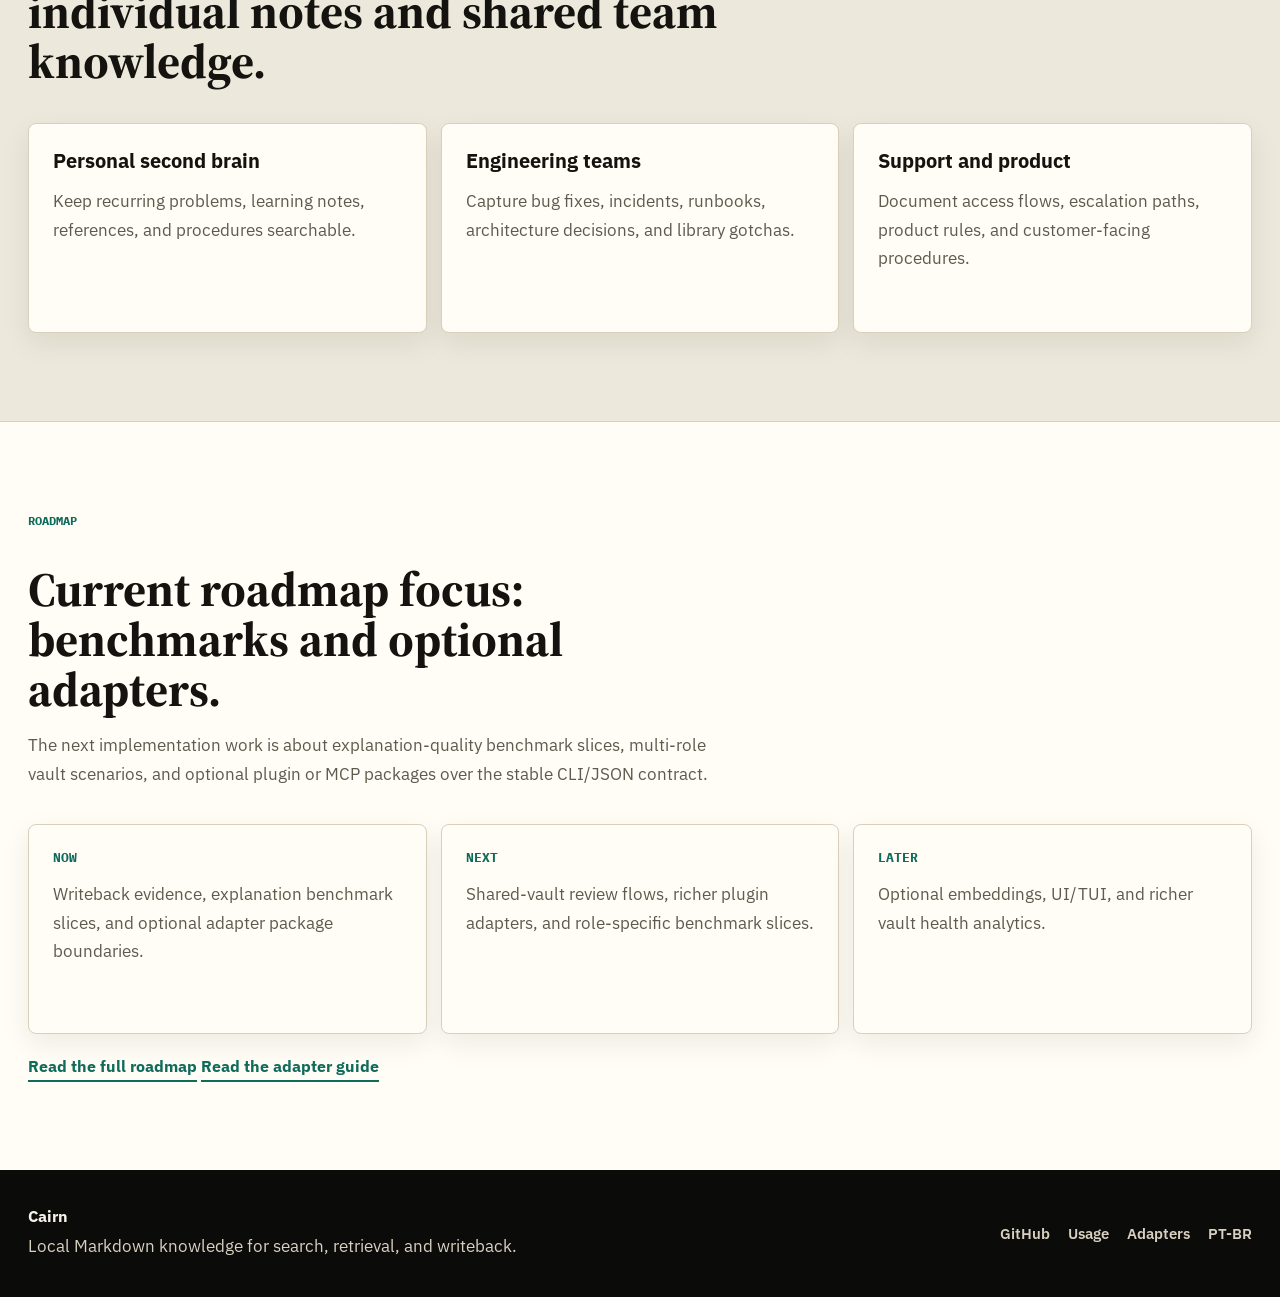
==== commit dbbadaf7: "Automate benchmark metric publishing" ====
--- a/docs/index.html
+++ b/docs/index.html
@@ -55,7 +55,7 @@
             <span>$ cairn retrieve "deploy 403 token" --mode passages --budget 400</span>
             <span>path: knowledge/deploy-403.md</span>
             <span>heading: Resolution</span>
-            <span>context: 92.15% smaller</span>
+            <span>context: 91.83% smaller</span>
           </div>
         </div>
         <div class="hero-content">
@@ -167,7 +167,7 @@
           </article>
           <article class="metric-card">
             <span>Context reduction</span>
-            <strong>92.15%</strong>
+            <strong>91.83%</strong>
             <p>Passage retrieval returns far less text than opening full documents.</p>
           </article>
         </div>
--- a/docs/assets/styles.css
+++ b/docs/assets/styles.css
@@ -489,7 +489,39 @@
   font-family: "Source Serif 4", serif;
   font-size: 2.45rem;
   line-height: 1;
-  margin: 22px 0 18px;
+  margin: 22px 0 12px;
+}
+
+.metric-delta {
+  border: 1px solid var(--line);
+  border-radius: 999px;
+  color: var(--muted);
+  display: inline-flex;
+  font-family: "IBM Plex Mono", monospace;
+  font-size: 0.72rem;
+  font-weight: 700;
+  line-height: 1.2;
+  margin-bottom: 16px;
+  padding: 6px 9px;
+  text-transform: uppercase;
+}
+
+.metric-delta[data-trend="better"] {
+  background: var(--green-soft);
+  border-color: rgba(15, 107, 91, 0.28);
+  color: var(--green);
+}
+
+.metric-delta[data-trend="worse"] {
+  background: var(--coral-soft);
+  border-color: rgba(189, 79, 61, 0.28);
+  color: var(--coral);
+}
+
+.metric-delta[data-trend="flat"] {
+  background: var(--blue-soft);
+  border-color: rgba(40, 93, 168, 0.24);
+  color: var(--blue);
 }
 
 .install-section {
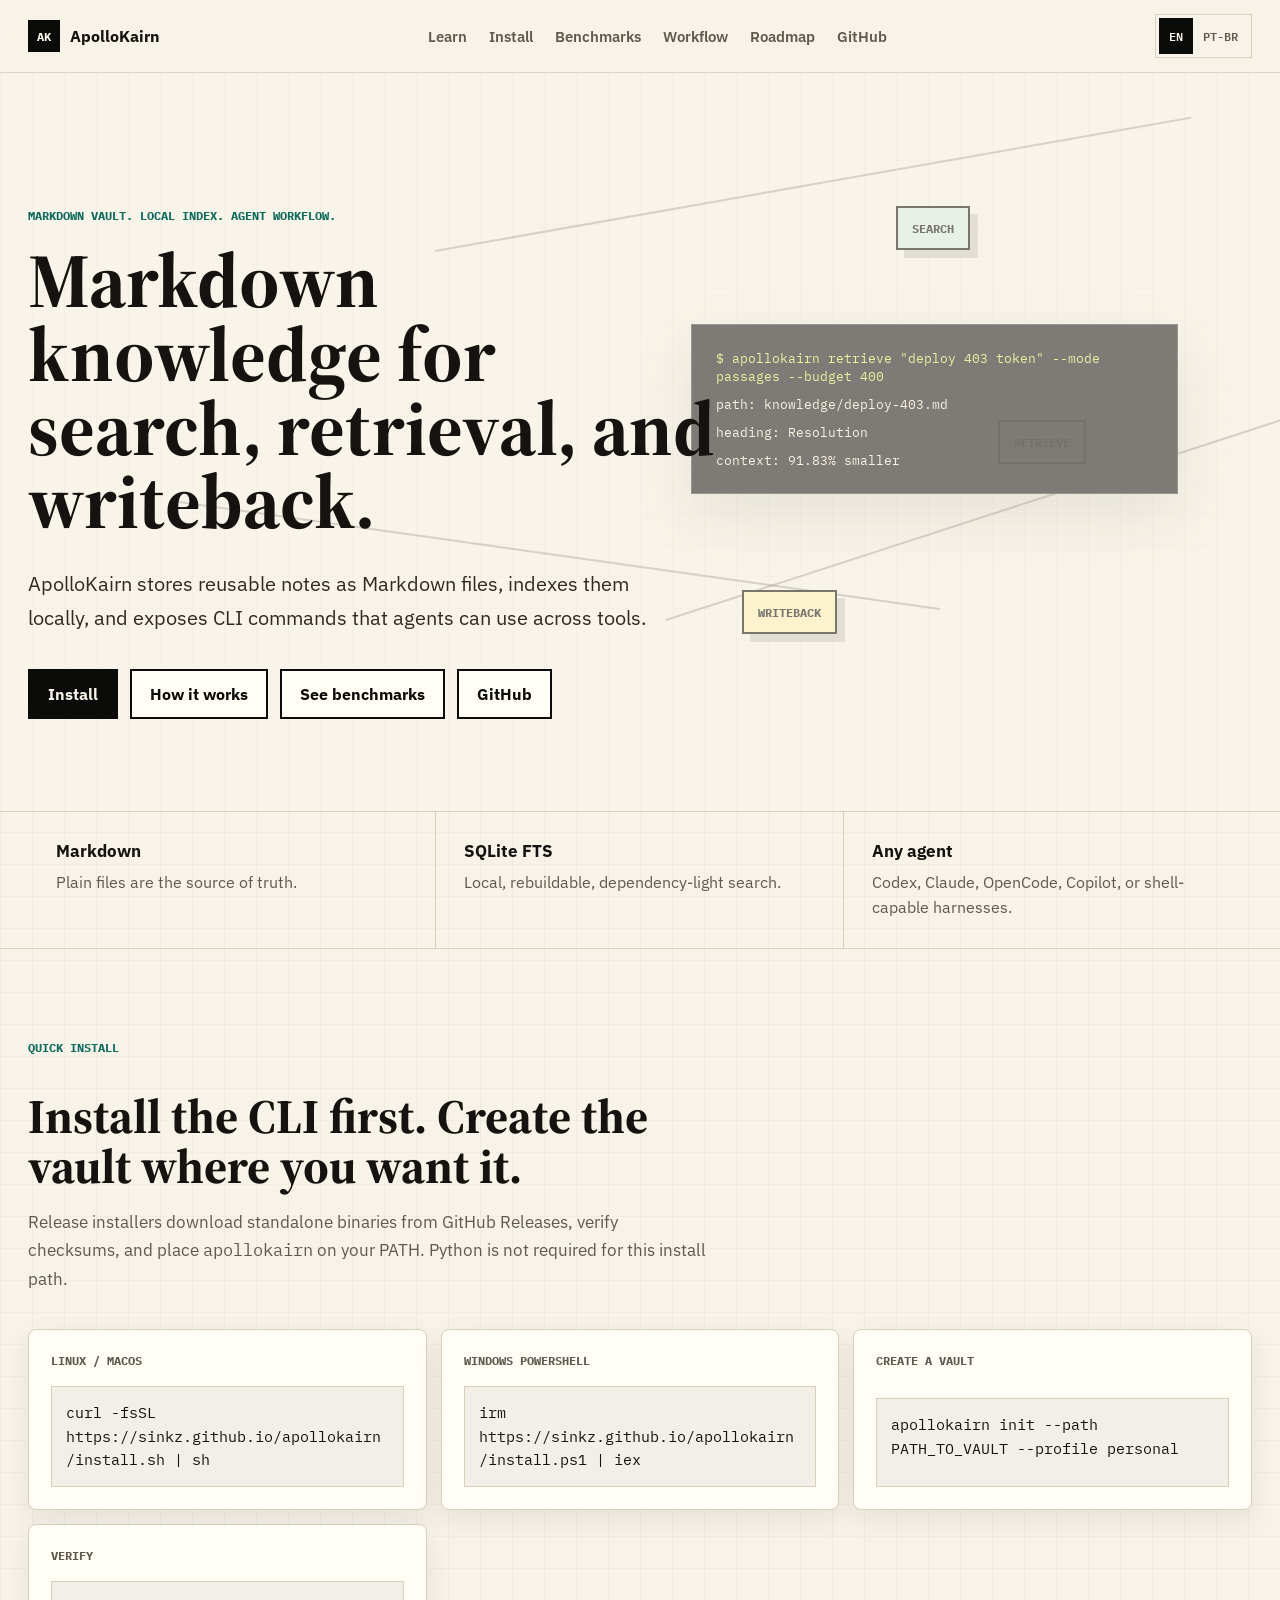
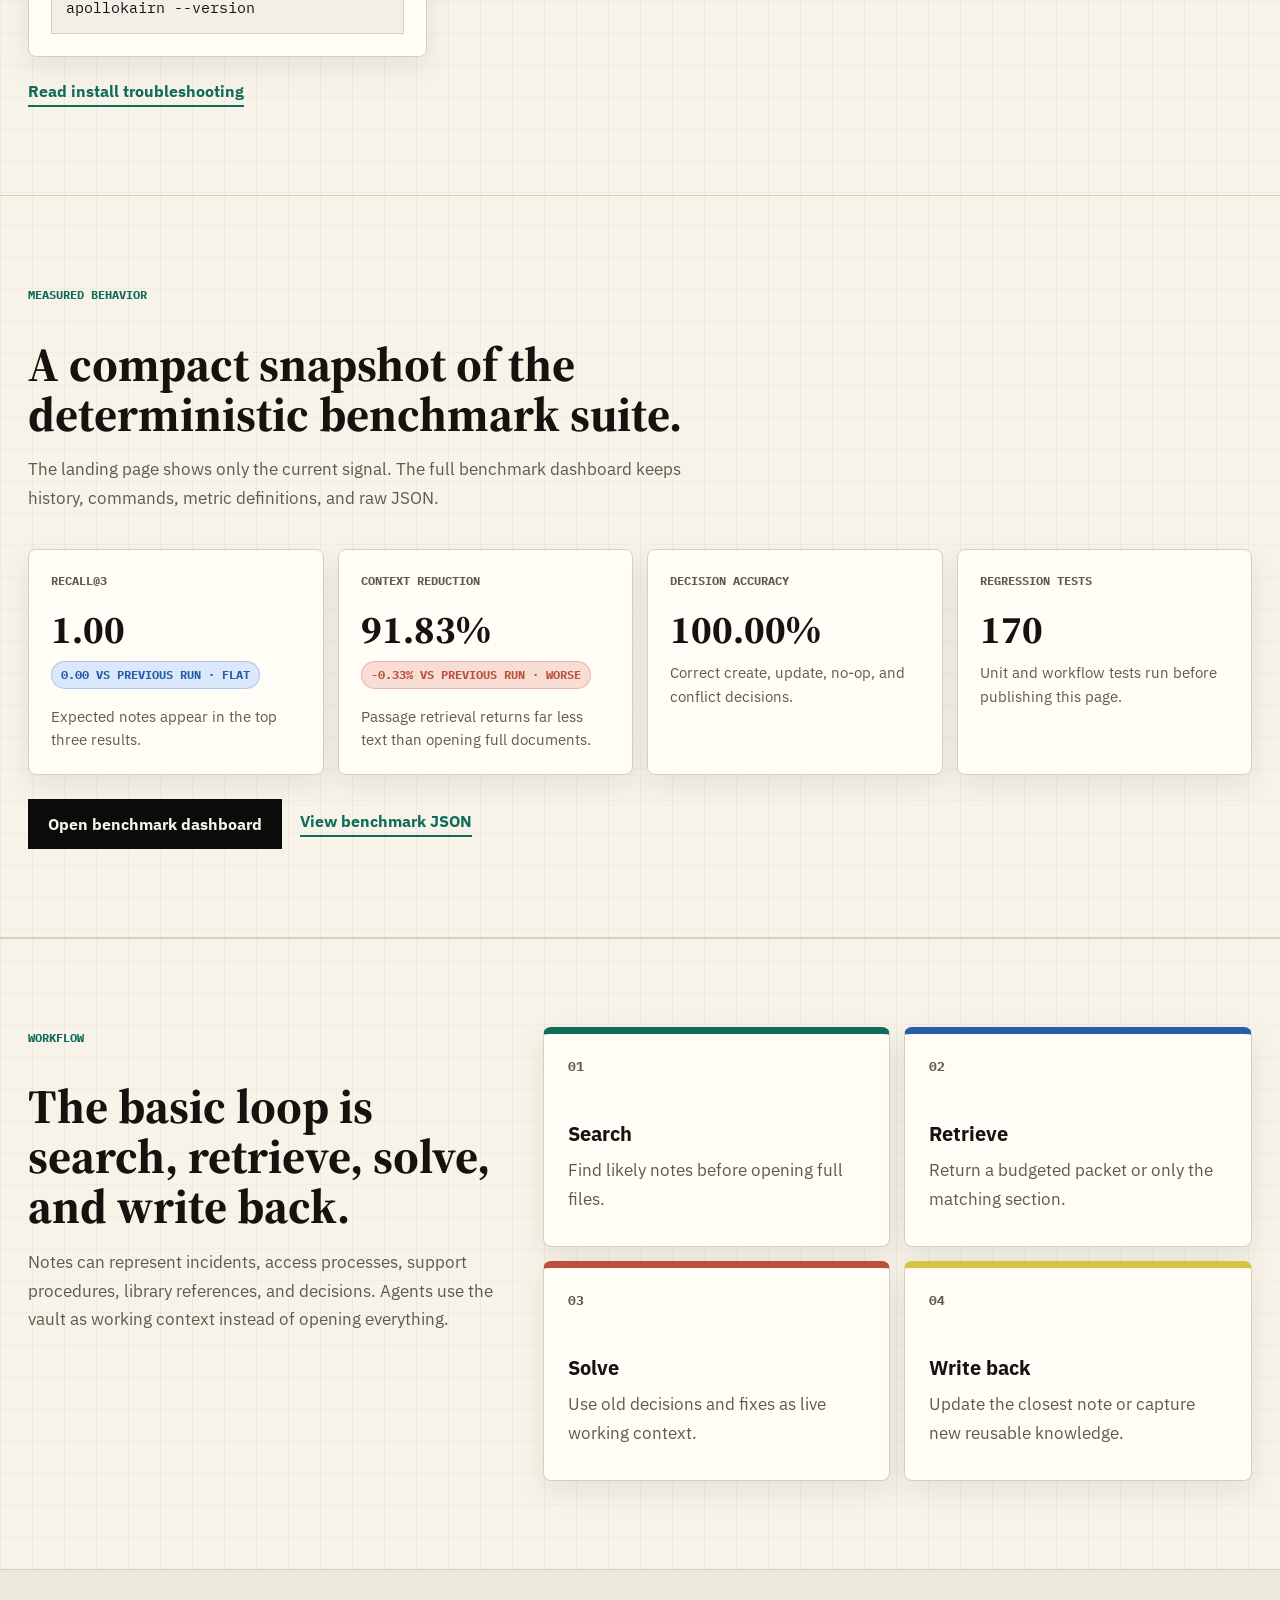
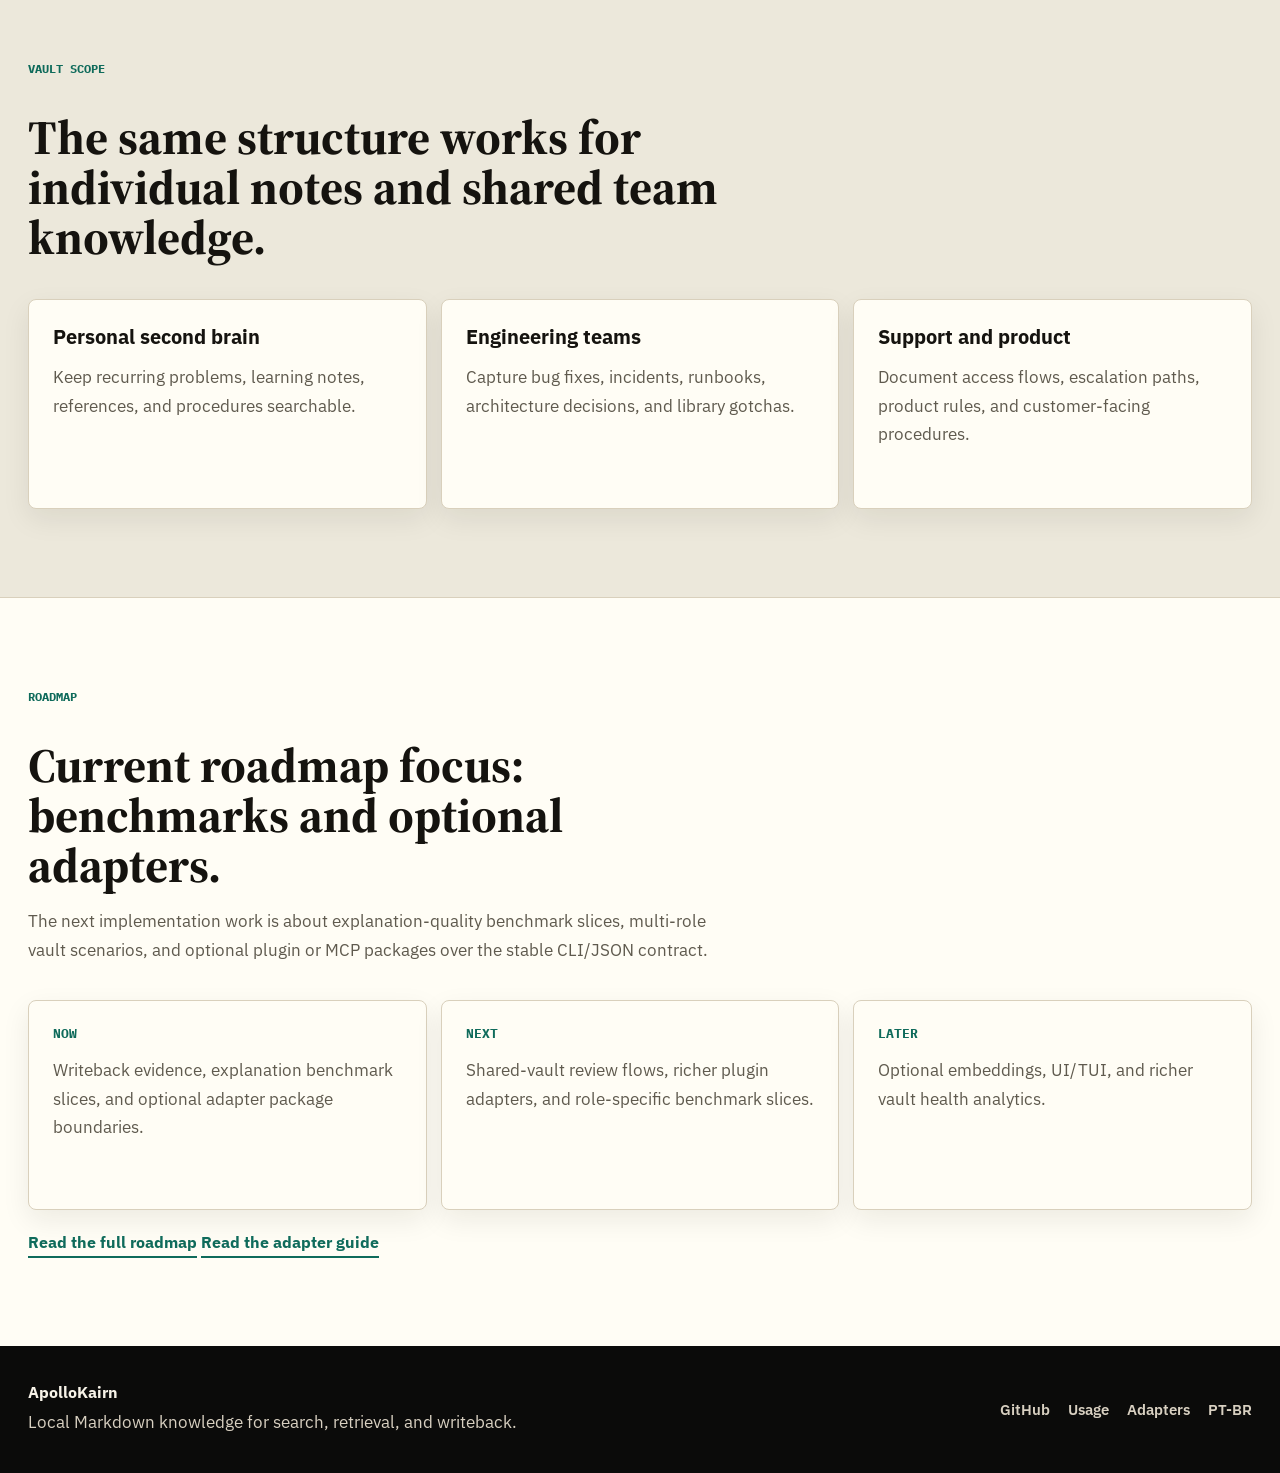
==== commit b6f67c98: "docs: rename public project to ApolloKairn" ====
--- a/docs/index.html
+++ b/docs/index.html
@@ -3,13 +3,13 @@
   <head>
     <meta charset="utf-8" />
     <meta name="viewport" content="width=device-width, initial-scale=1" />
-    <title>Cairn - Markdown knowledge for agent workflows</title>
+    <title>ApolloKairn - Markdown knowledge for agent workflows</title>
     <meta
       name="description"
-      content="Cairn is a local Markdown knowledge vault with CLI search, retrieval, writeback, and deterministic benchmarks."
+      content="ApolloKairn is a local Markdown knowledge vault with CLI search, retrieval, writeback, and deterministic benchmarks."
     />
     <meta name="theme-color" content="#f7f3e8" />
-    <meta property="og:title" content="Cairn - Markdown knowledge for agent workflows" />
+    <meta property="og:title" content="ApolloKairn - Markdown knowledge for agent workflows" />
     <meta
       property="og:description"
       content="A local Markdown vault with SQLite search, budgeted retrieval, writeback, and benchmark data."
@@ -24,9 +24,9 @@
     <a class="skip-link" href="#main">Skip to content</a>
 
     <header class="site-header" aria-label="Primary navigation">
-      <a class="brand" href="#top" aria-label="Cairn home">
-        <span class="brand-mark">CA</span>
-        <span>Cairn</span>
+      <a class="brand" href="#top" aria-label="ApolloKairn home">
+        <span class="brand-mark">AK</span>
+        <span>ApolloKairn</span>
       </a>
       <nav class="nav-links" aria-label="Page sections">
         <a href="learn.html">Learn</a>
@@ -34,7 +34,7 @@
         <a href="benchmarks.html">Benchmarks</a>
         <a href="#workflow">Workflow</a>
         <a href="#roadmap">Roadmap</a>
-        <a href="https://github.com/sinkz/cairn">GitHub</a>
+        <a href="https://github.com/sinkz/apollokairn">GitHub</a>
       </nav>
       <div class="language-switch" aria-label="Language">
         <button class="language-button" type="button" data-set-lang="en" aria-pressed="true">EN</button>
@@ -52,7 +52,7 @@
           <div class="scene-block block-b">retrieve</div>
           <div class="scene-block block-c">writeback</div>
           <div class="scene-terminal">
-            <span>$ cairn retrieve "deploy 403 token" --mode passages --budget 400</span>
+            <span>$ apollokairn retrieve "deploy 403 token" --mode passages --budget 400</span>
             <span>path: knowledge/deploy-403.md</span>
             <span>heading: Resolution</span>
             <span>context: 91.83% smaller</span>
@@ -66,11 +66,11 @@
           <h1 data-lang-content="pt">Conhecimento em Markdown para busca, recuperação e escrita.</h1>
 
           <p class="hero-copy" data-lang-content="en">
-            Cairn stores reusable notes as Markdown files, indexes them locally,
+            ApolloKairn stores reusable notes as Markdown files, indexes them locally,
             and exposes CLI commands that agents can use across tools.
           </p>
           <p class="hero-copy" data-lang-content="pt">
-            Cairn armazena notas reutilizáveis como arquivos Markdown, indexa tudo
+            ApolloKairn armazena notas reutilizáveis como arquivos Markdown, indexa tudo
             localmente e expõe comandos de CLI que agentes podem usar em diferentes
             ferramentas.
           </p>
@@ -82,7 +82,7 @@
             <a class="button secondary" href="learn.html" data-lang-content="pt">Como funciona</a>
             <a class="button secondary" href="benchmarks.html" data-lang-content="en">See benchmarks</a>
             <a class="button secondary" href="benchmarks.html" data-lang-content="pt">Ver benchmarks</a>
-            <a class="button secondary" href="https://github.com/sinkz/cairn">GitHub</a>
+            <a class="button secondary" href="https://github.com/sinkz/apollokairn">GitHub</a>
           </div>
         </div>
       </section>
@@ -113,12 +113,12 @@
           <h2 data-lang-content="pt">Instale a CLI primeiro. Crie o vault onde você quiser.</h2>
           <p data-lang-content="en">
             Release installers download standalone binaries from GitHub Releases,
-            verify checksums, and place <code>cairn</code> on your PATH. Python is
+            verify checksums, and place <code>apollokairn</code> on your PATH. Python is
             not required for this install path.
           </p>
           <p data-lang-content="pt">
             Os instaladores baixam binários standalone do GitHub Releases,
-            validam checksums e colocam <code>cairn</code> no PATH. Python não é
+            validam checksums e colocam <code>apollokairn</code> no PATH. Python não é
             necessário neste caminho de instalação.
           </p>
         </div>
@@ -126,16 +126,21 @@
         <div class="install-grid">
           <article class="install-card">
             <span>Linux / macOS</span>
-            <code>curl -fsSL https://sinkz.github.io/cairn/install.sh | sh</code>
+            <code>curl -fsSL https://sinkz.github.io/apollokairn/install.sh | sh</code>
           </article>
           <article class="install-card">
             <span>Windows PowerShell</span>
-            <code>irm https://sinkz.github.io/cairn/install.ps1 | iex</code>
+            <code>irm https://sinkz.github.io/apollokairn/install.ps1 | iex</code>
           </article>
           <article class="install-card">
             <span data-lang-content="en">Create a vault</span>
             <span data-lang-content="pt">Criar um vault</span>
-            <code>cairn init --path PATH_TO_VAULT --profile personal</code>
+            <code>apollokairn init --path PATH_TO_VAULT --profile personal</code>
+          </article>
+          <article class="install-card">
+            <span data-lang-content="en">Verify</span>
+            <span data-lang-content="pt">Verificar</span>
+            <code>apollokairn --version</code>
           </article>
         </div>
 
@@ -297,24 +302,24 @@
             <p data-lang-content="pt">Embeddings opcionais, UI/TUI e análises mais ricas de saúde do vault.</p>
           </article>
         </div>
-        <a class="text-link" href="https://github.com/sinkz/cairn/blob/main/ROADMAP.md" data-lang-content="en">Read the full roadmap</a>
-        <a class="text-link" href="https://github.com/sinkz/cairn/blob/main/ROADMAP.md" data-lang-content="pt">Ler o roadmap completo</a>
-        <a class="text-link" href="https://github.com/sinkz/cairn/blob/main/docs/guides/adapters.md" data-lang-content="en">Read the adapter guide</a>
-        <a class="text-link" href="https://github.com/sinkz/cairn/blob/main/docs/guides/adapters.pt-BR.md" data-lang-content="pt">Ler o guia de adapters</a>
+        <a class="text-link" href="https://github.com/sinkz/apollokairn/blob/main/ROADMAP.md" data-lang-content="en">Read the full roadmap</a>
+        <a class="text-link" href="https://github.com/sinkz/apollokairn/blob/main/ROADMAP.md" data-lang-content="pt">Ler o roadmap completo</a>
+        <a class="text-link" href="https://github.com/sinkz/apollokairn/blob/main/docs/guides/adapters.md" data-lang-content="en">Read the adapter guide</a>
+        <a class="text-link" href="https://github.com/sinkz/apollokairn/blob/main/docs/guides/adapters.pt-BR.md" data-lang-content="pt">Ler o guia de adapters</a>
       </section>
     </main>
 
     <footer class="site-footer">
       <div>
-        <strong>Cairn</strong>
+        <strong>ApolloKairn</strong>
         <p data-lang-content="en">Local Markdown knowledge for search, retrieval, and writeback.</p>
         <p data-lang-content="pt">Conhecimento local em Markdown para busca, recuperação e escrita.</p>
       </div>
       <div class="footer-links">
-        <a href="https://github.com/sinkz/cairn">GitHub</a>
-        <a href="https://github.com/sinkz/cairn/blob/main/docs/guides/usage.md">Usage</a>
-        <a href="https://github.com/sinkz/cairn/blob/main/docs/guides/adapters.md">Adapters</a>
-        <a href="https://github.com/sinkz/cairn/blob/main/docs/guides/usage.pt-BR.md">PT-BR</a>
+        <a href="https://github.com/sinkz/apollokairn">GitHub</a>
+        <a href="https://github.com/sinkz/apollokairn/blob/main/docs/guides/usage.md">Usage</a>
+        <a href="https://github.com/sinkz/apollokairn/blob/main/docs/guides/adapters.md">Adapters</a>
+        <a href="https://github.com/sinkz/apollokairn/blob/main/docs/guides/usage.pt-BR.md">PT-BR</a>
       </div>
     </footer>
 
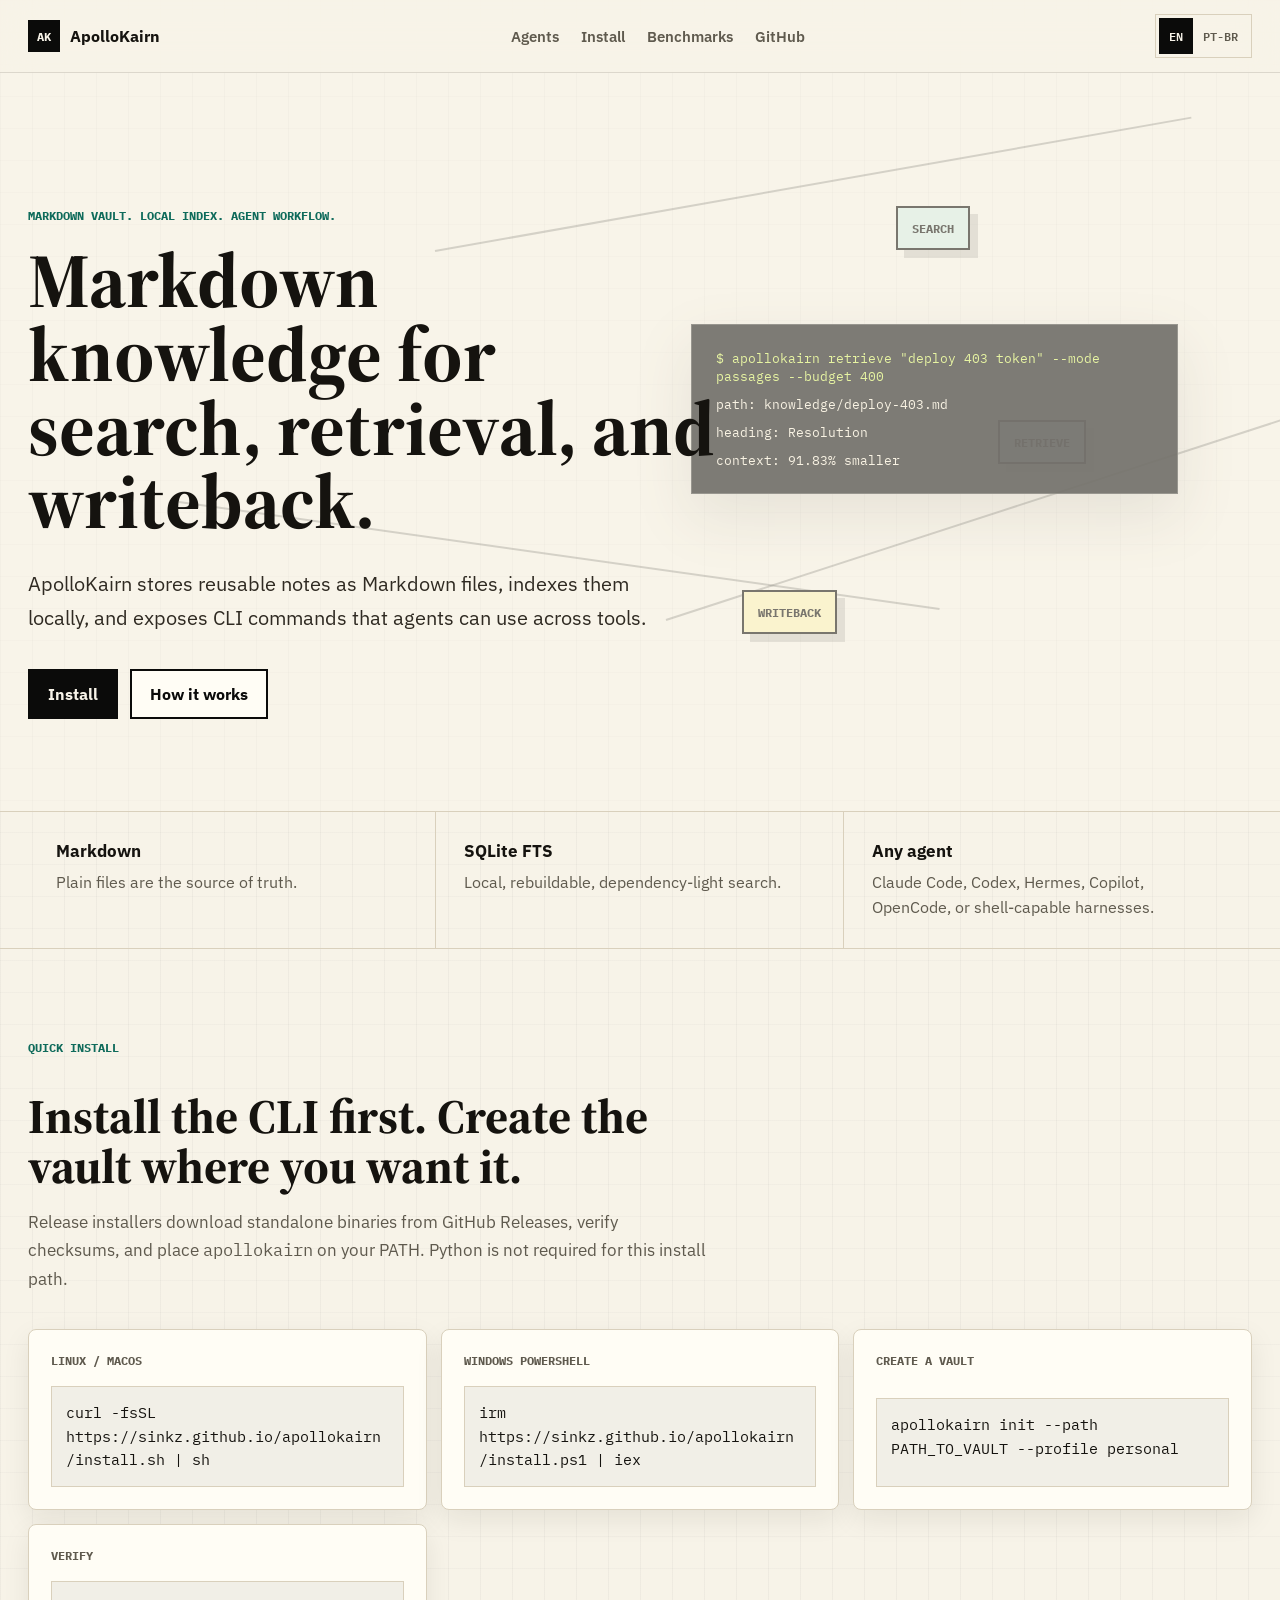
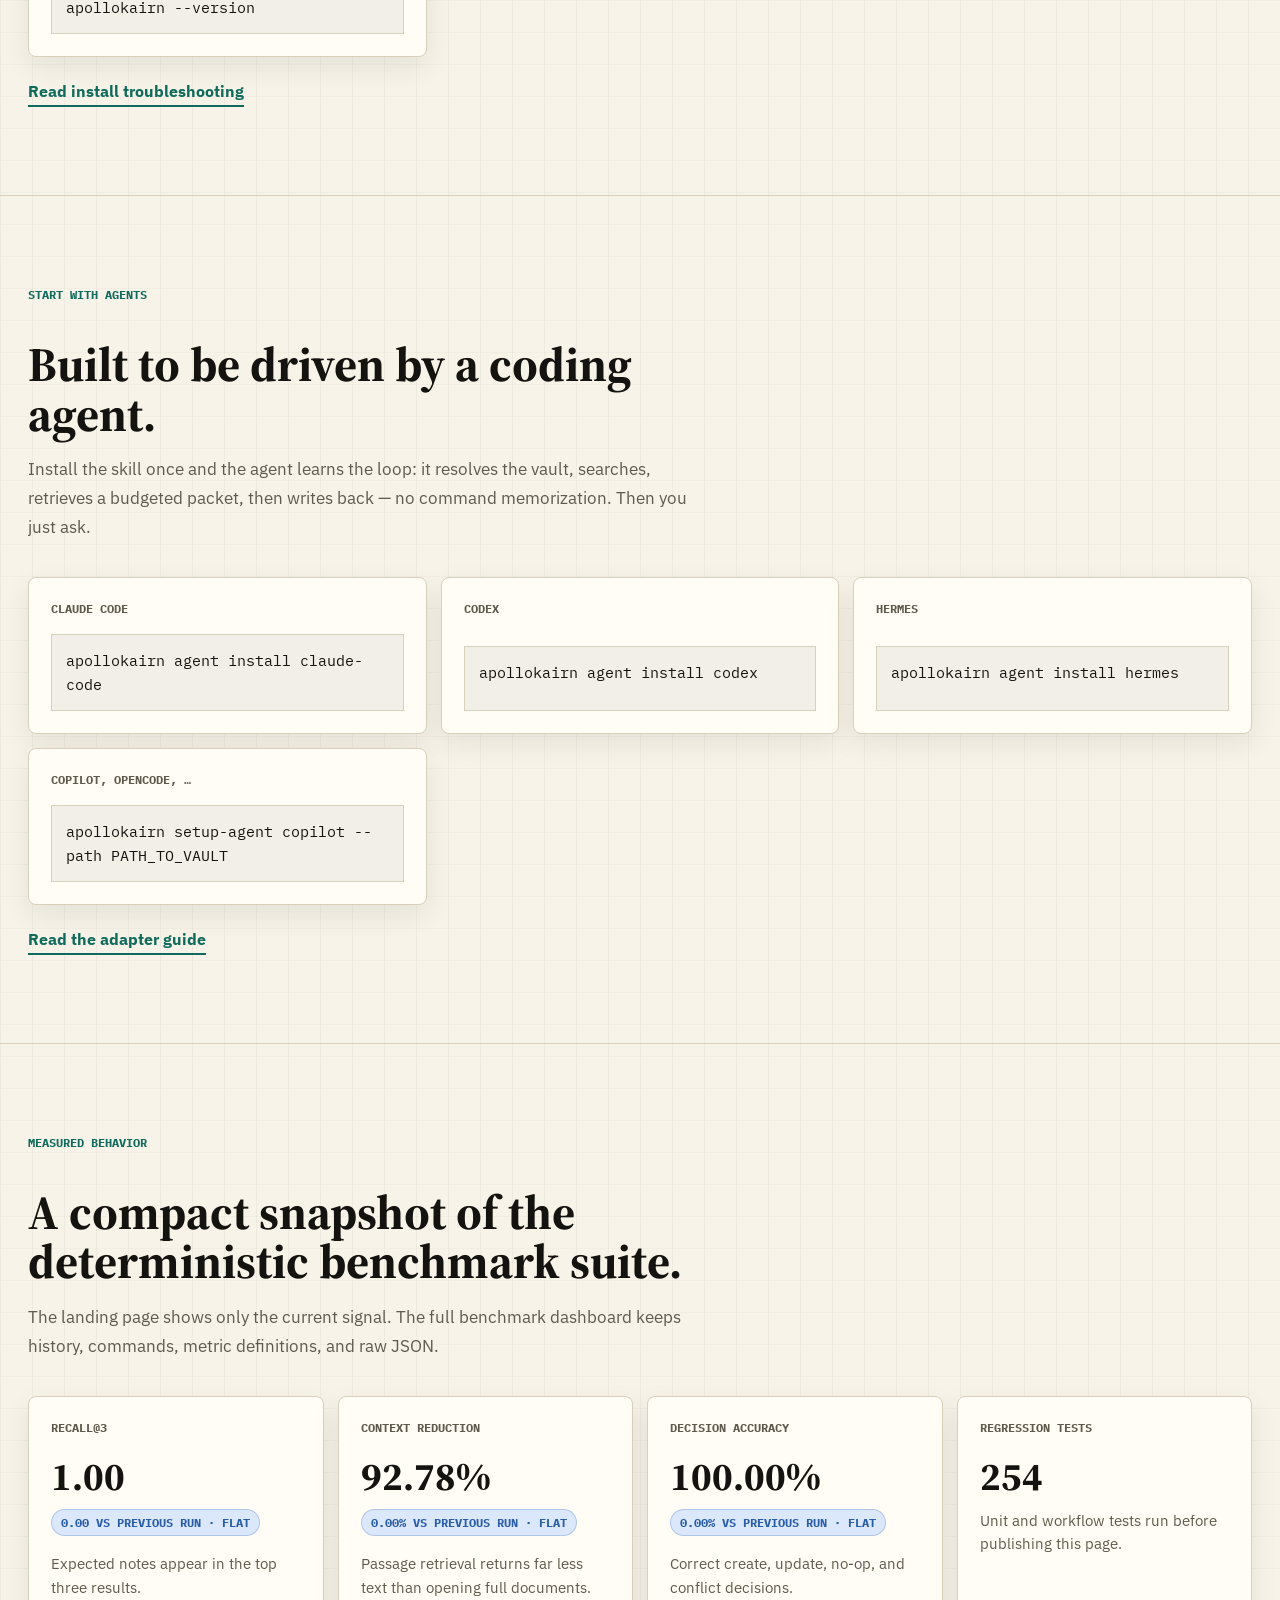
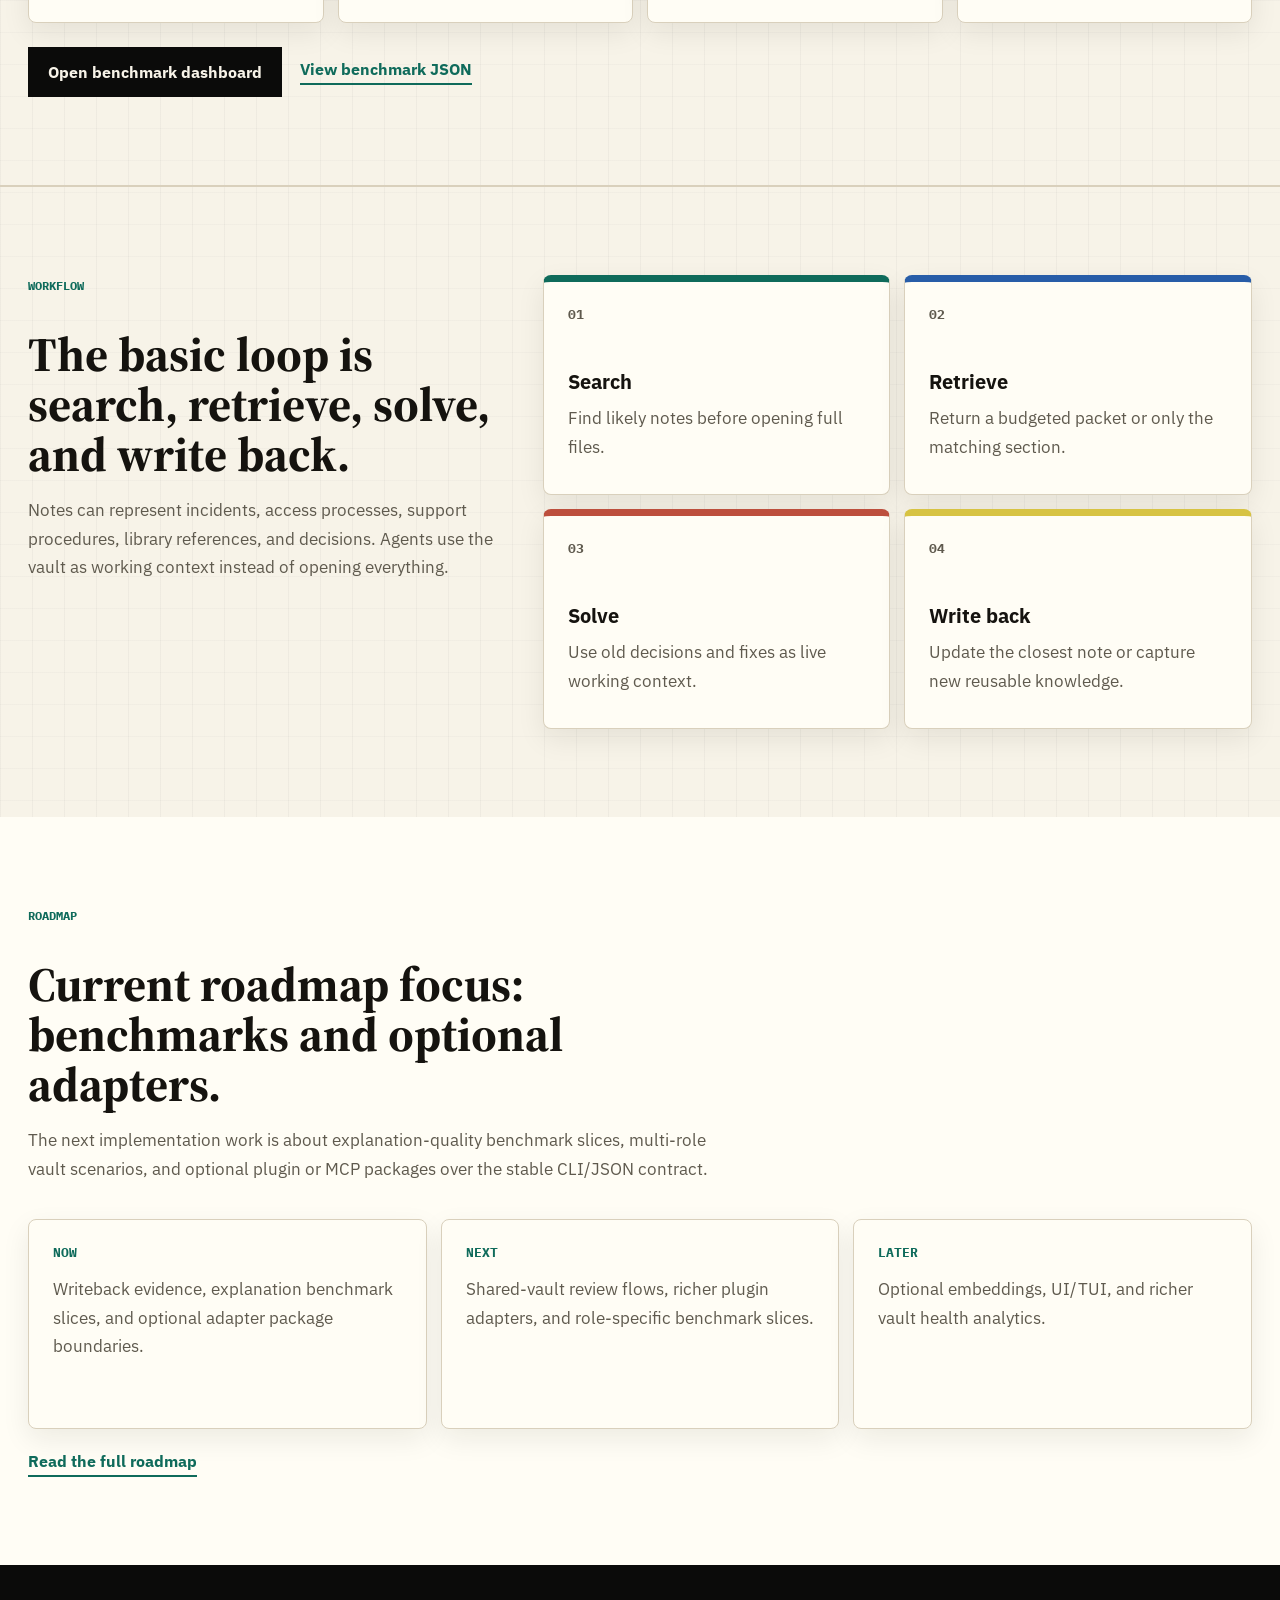
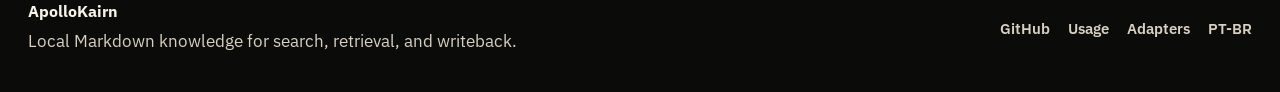
==== commit 7948496b: "feat(site): add agent-first landing section Add an agent-first landing section, PT-BR workflow and b" ====
--- a/docs/index.html
+++ b/docs/index.html
@@ -29,11 +29,10 @@
         <span>ApolloKairn</span>
       </a>
       <nav class="nav-links" aria-label="Page sections">
-        <a href="learn.html">Learn</a>
+        <a href="#agents" data-lang-content="en">Agents</a>
+        <a href="#agents" data-lang-content="pt">Agentes</a>
         <a href="#install">Install</a>
         <a href="benchmarks.html">Benchmarks</a>
-        <a href="#workflow">Workflow</a>
-        <a href="#roadmap">Roadmap</a>
         <a href="https://github.com/sinkz/apollokairn">GitHub</a>
       </nav>
       <div class="language-switch" aria-label="Language">
@@ -80,9 +79,6 @@
             <a class="button primary" href="#install" data-lang-content="pt">Instalar</a>
             <a class="button secondary" href="learn.html" data-lang-content="en">How it works</a>
             <a class="button secondary" href="learn.html" data-lang-content="pt">Como funciona</a>
-            <a class="button secondary" href="benchmarks.html" data-lang-content="en">See benchmarks</a>
-            <a class="button secondary" href="benchmarks.html" data-lang-content="pt">Ver benchmarks</a>
-            <a class="button secondary" href="https://github.com/sinkz/apollokairn">GitHub</a>
           </div>
         </div>
       </section>
@@ -100,8 +96,8 @@
         </div>
         <div class="proof-item">
           <strong>Any agent</strong>
-          <span data-lang-content="en">Codex, Claude, OpenCode, Copilot, or shell-capable harnesses.</span>
-          <span data-lang-content="pt">Codex, Claude, OpenCode, Copilot ou harnesses com shell.</span>
+          <span data-lang-content="en">Claude Code, Codex, Hermes, Copilot, OpenCode, or shell-capable harnesses.</span>
+          <span data-lang-content="pt">Claude Code, Codex, Hermes, Copilot, OpenCode ou harnesses com shell.</span>
         </div>
       </section>
 
@@ -148,6 +144,48 @@
         <a class="text-link" href="guides/quick-install.pt-BR.md" data-lang-content="pt">Ver solução de problemas de instalação</a>
       </section>
 
+      <section class="section install-section" id="agents">
+        <div class="section-heading compact">
+          <p class="eyebrow" data-lang-content="en">Start with agents</p>
+          <p class="eyebrow" data-lang-content="pt">Comece com agentes</p>
+          <h2 data-lang-content="en">Built to be driven by a coding agent.</h2>
+          <h2 data-lang-content="pt">Feito para ser conduzido por um agente de código.</h2>
+          <p data-lang-content="en">
+            Install the skill once and the agent learns the loop: it resolves the
+            vault, searches, retrieves a budgeted packet, then writes back — no
+            command memorization. Then you just ask.
+          </p>
+          <p data-lang-content="pt">
+            Instale a skill uma vez e o agente aprende o fluxo: ele resolve o vault,
+            busca, recupera um pacote com orçamento e registra de volta — sem decorar
+            comandos. Depois é só perguntar.
+          </p>
+        </div>
+
+        <div class="install-grid">
+          <article class="install-card">
+            <span>Claude Code</span>
+            <code>apollokairn agent install claude-code</code>
+          </article>
+          <article class="install-card">
+            <span>Codex</span>
+            <code>apollokairn agent install codex</code>
+          </article>
+          <article class="install-card">
+            <span>Hermes</span>
+            <code>apollokairn agent install hermes</code>
+          </article>
+          <article class="install-card">
+            <span data-lang-content="en">Copilot, OpenCode, …</span>
+            <span data-lang-content="pt">Copilot, OpenCode, …</span>
+            <code>apollokairn setup-agent copilot --path PATH_TO_VAULT</code>
+          </article>
+        </div>
+
+        <a class="text-link" href="https://github.com/sinkz/apollokairn/blob/main/docs/guides/adapters.md" data-lang-content="en">Read the adapter guide</a>
+        <a class="text-link" href="https://github.com/sinkz/apollokairn/blob/main/docs/guides/adapters.pt-BR.md" data-lang-content="pt">Ler o guia de adapters</a>
+      </section>
+
       <section class="section benchmark-preview-section" id="benchmarks">
         <div class="section-heading compact">
           <p class="eyebrow" data-lang-content="en">Measured behavior</p>
@@ -163,6 +201,15 @@
             histórico, comandos, definições de métricas e JSON bruto.
           </p>
         </div>
+
+        <figure class="section-figure" data-lang-content="pt">
+          <img
+            src="assets/diagrams/benchmarks.png"
+            alt="Benchmark ApolloKairn: fixture, query, ranking, golden"
+            loading="lazy"
+          />
+          <figcaption>Benchmark é contrato de comportamento — fixture, query, ranking, golden.</figcaption>
+        </figure>
 
         <div class="benchmark-preview-grid" id="benchmark-preview-cards" aria-live="polite">
           <article class="metric-card">
@@ -207,7 +254,16 @@
           </p>
         </div>
 
-        <div class="workflow-grid">
+        <figure class="section-figure full" data-lang-content="pt">
+          <img
+            src="assets/diagrams/workflow.png"
+            alt="Fluxo do agente ApolloKairn: vault current, search, retrieve, writeback"
+            loading="lazy"
+          />
+          <figcaption>O agente usa um contrato — vault current, search, retrieve, writeback.</figcaption>
+        </figure>
+
+        <div class="workflow-grid" data-lang-content="en">
           <article class="workflow-card accent-green">
             <span>01</span>
             <h3 data-lang-content="en">Search</h3>
@@ -239,35 +295,6 @@
         </div>
       </section>
 
-      <section class="section use-cases">
-        <div class="section-heading">
-          <p class="eyebrow" data-lang-content="en">Vault scope</p>
-          <p class="eyebrow" data-lang-content="pt">Escopo do vault</p>
-          <h2 data-lang-content="en">The same structure works for individual notes and shared team knowledge.</h2>
-          <h2 data-lang-content="pt">A mesma estrutura funciona para notas individuais e conhecimento compartilhado de time.</h2>
-        </div>
-        <div class="use-case-grid">
-          <article>
-            <h3 data-lang-content="en">Personal second brain</h3>
-            <h3 data-lang-content="pt">Segundo cérebro pessoal</h3>
-            <p data-lang-content="en">Keep recurring problems, learning notes, references, and procedures searchable.</p>
-            <p data-lang-content="pt">Mantenha problemas recorrentes, aprendizados, referências e processos pesquisáveis.</p>
-          </article>
-          <article>
-            <h3 data-lang-content="en">Engineering teams</h3>
-            <h3 data-lang-content="pt">Times de engenharia</h3>
-            <p data-lang-content="en">Capture bug fixes, incidents, runbooks, architecture decisions, and library gotchas.</p>
-            <p data-lang-content="pt">Registre bugs, incidentes, runbooks, decisões de arquitetura e detalhes de bibliotecas.</p>
-          </article>
-          <article>
-            <h3 data-lang-content="en">Support and product</h3>
-            <h3 data-lang-content="pt">Suporte e produto</h3>
-            <p data-lang-content="en">Document access flows, escalation paths, product rules, and customer-facing procedures.</p>
-            <p data-lang-content="pt">Documente acessos, escalonamentos, regras de produto e procedimentos de atendimento.</p>
-          </article>
-        </div>
-      </section>
-
       <section class="section roadmap-preview" id="roadmap">
         <div class="section-heading compact">
           <p class="eyebrow" data-lang-content="en">Roadmap</p>
@@ -304,8 +331,6 @@
         </div>
         <a class="text-link" href="https://github.com/sinkz/apollokairn/blob/main/ROADMAP.md" data-lang-content="en">Read the full roadmap</a>
         <a class="text-link" href="https://github.com/sinkz/apollokairn/blob/main/ROADMAP.md" data-lang-content="pt">Ler o roadmap completo</a>
-        <a class="text-link" href="https://github.com/sinkz/apollokairn/blob/main/docs/guides/adapters.md" data-lang-content="en">Read the adapter guide</a>
-        <a class="text-link" href="https://github.com/sinkz/apollokairn/blob/main/docs/guides/adapters.pt-BR.md" data-lang-content="pt">Ler o guia de adapters</a>
       </section>
     </main>
 
--- a/docs/assets/styles.css
+++ b/docs/assets/styles.css
@@ -393,6 +393,37 @@
   max-width: 680px;
 }
 
+.section-figure {
+  background: var(--paper-strong);
+  border: 1px solid var(--line);
+  border-radius: var(--radius);
+  box-shadow: var(--shadow);
+  margin: 0 0 32px;
+  max-width: 960px;
+  overflow: hidden;
+}
+
+.section-figure.full {
+  grid-column: 1 / -1;
+  max-width: none;
+}
+
+.section-figure img {
+  display: block;
+  height: auto;
+  width: 100%;
+}
+
+.section-figure figcaption {
+  border-top: 1px solid var(--line);
+  color: var(--muted);
+  font-family: "IBM Plex Mono", monospace;
+  font-size: 0.74rem;
+  letter-spacing: 0.06em;
+  padding: 13px 20px;
+  text-transform: uppercase;
+}
+
 .benchmark-panel {
   align-items: end;
   background: var(--black);
